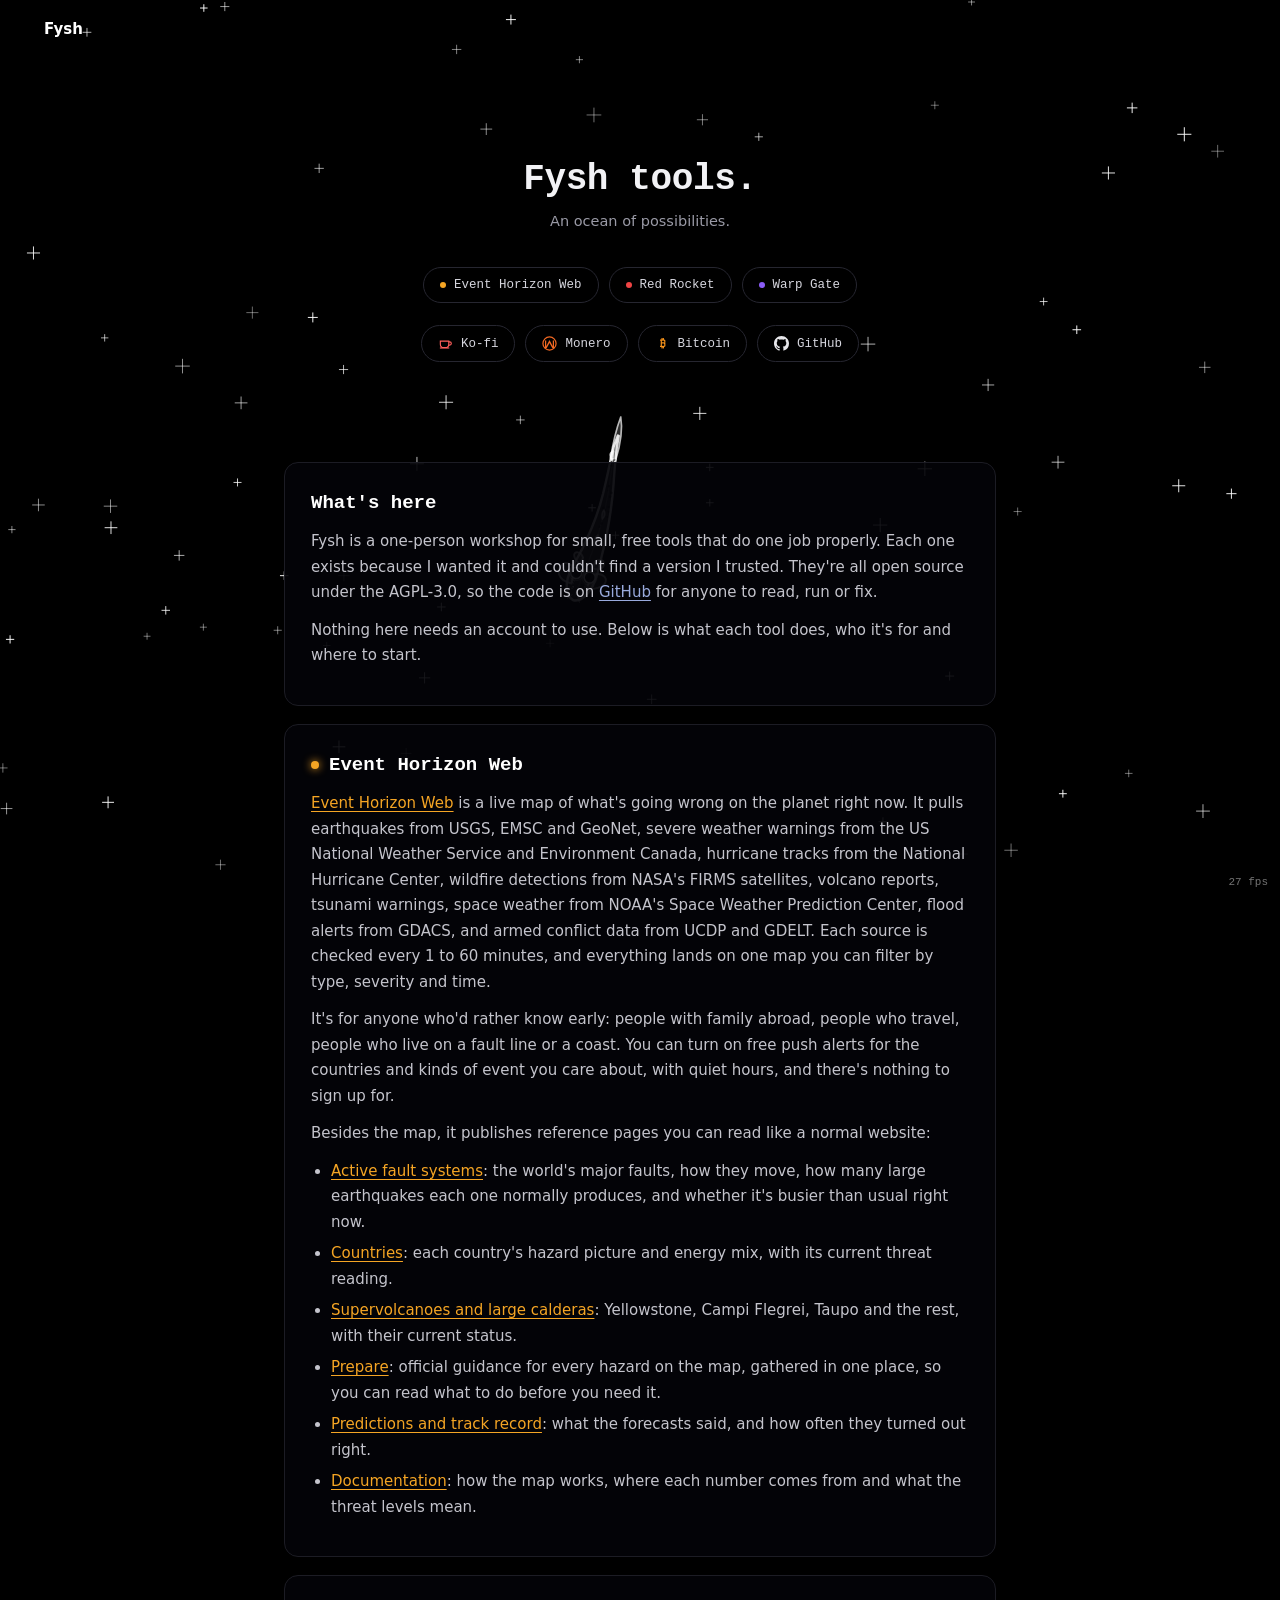
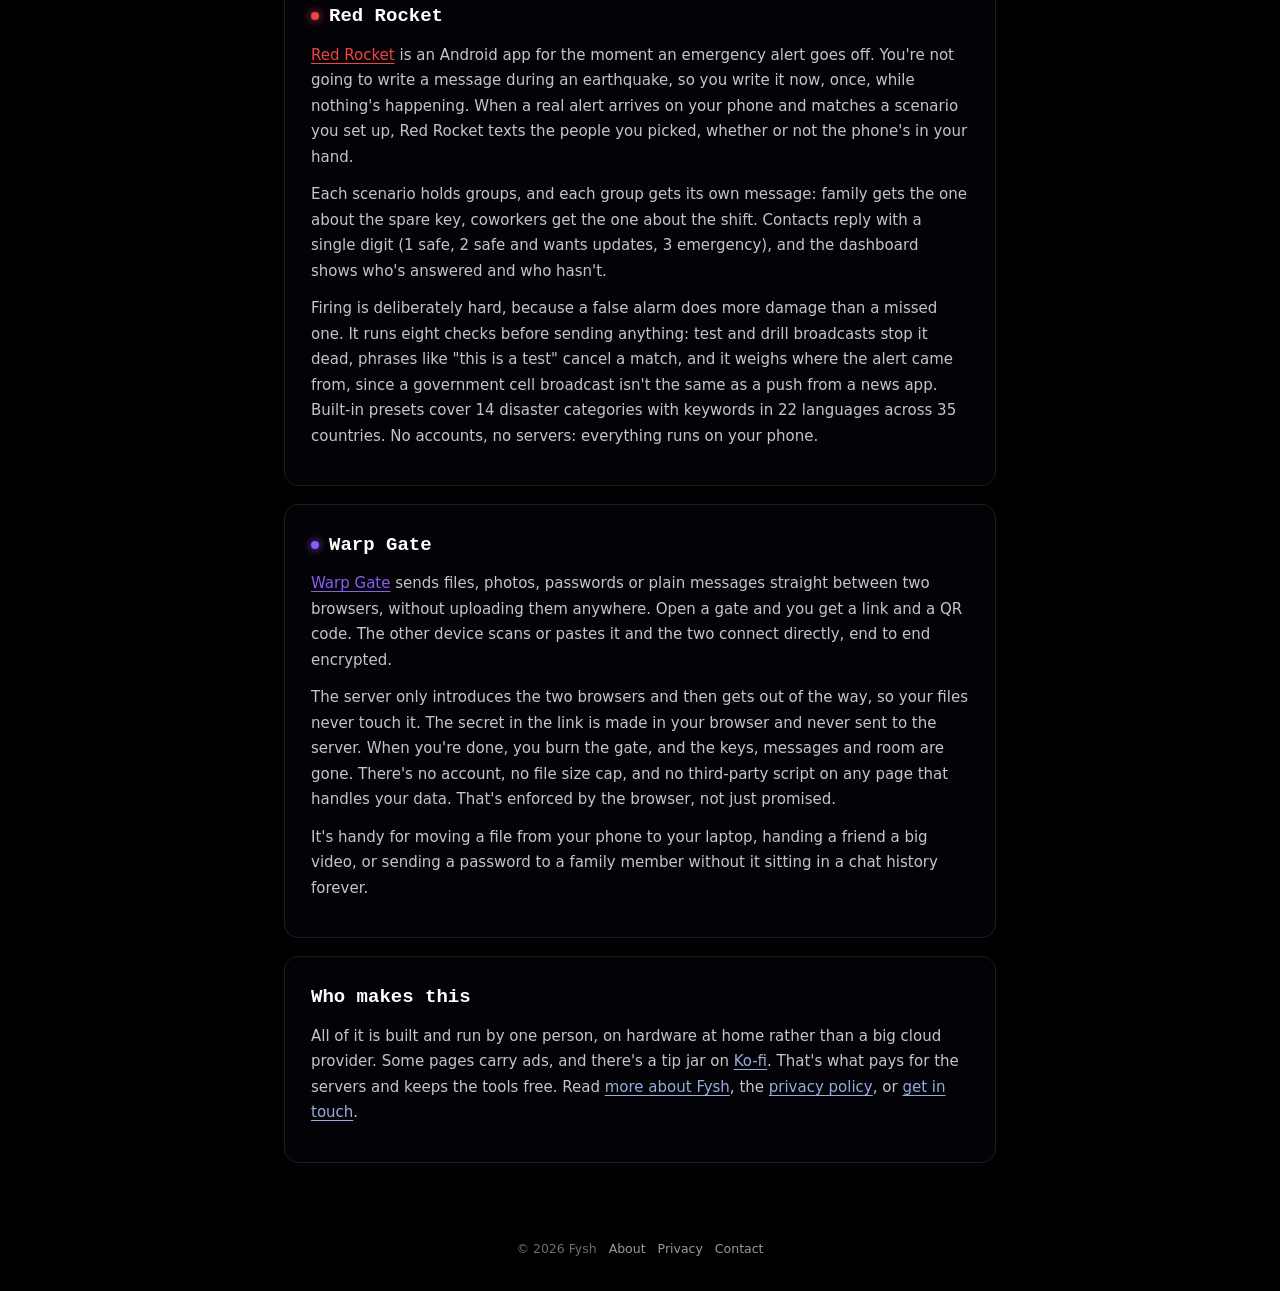
==== index.html @ 9ad50f11 "feat(site): written tool guide, about/privacy/contact pages, real 404 AdSense rejected fysh.site as " ====
<!DOCTYPE html>
<html lang="en">
<head>
<meta charset="UTF-8">
<meta name="viewport" content="width=device-width, initial-scale=1">
<title>Fysh — An ocean of possibilities</title>
<meta name="description" content="Fysh builds small, focused open-source tools: Event Horizon Web (AGPL-3.0 event monitor), Red Rocket (AGPL-3.0 Android app), and Warp Gate (AGPL-3.0 file transfer).">
<link rel="canonical" href="https://fysh.site/">
<meta property="og:type" content="website">
<meta property="og:url" content="https://fysh.site/">
<meta property="og:site_name" content="Fysh">
<meta property="og:title" content="Fysh — An ocean of possibilities">
<meta property="og:description" content="Fysh builds small, focused open-source tools: Event Horizon Web, Red Rocket, and Warp Gate.">
<meta property="og:image" content="https://fysh.site/fysh-og.png">
<meta property="og:image:width" content="1200">
<meta property="og:image:height" content="630">
<meta name="twitter:card" content="summary_large_image">
<meta name="twitter:title" content="Fysh — An ocean of possibilities">
<meta name="twitter:description" content="Fysh builds small, focused open-source tools: Event Horizon Web, Red Rocket, and Warp Gate.">
<meta name="twitter:image" content="https://fysh.site/fysh-og.png">
<style>
  :root { color-scheme: dark; }
  html, body { margin: 0; padding: 0; background: #000; overflow-x: hidden; }
  * { box-sizing: border-box; }
  /* the UA rule for [hidden] is a plain display:none, so any author display
     declaration on the same element outranks it and the element stays on screen */
  [hidden] { display: none !important; }
  a { text-decoration: none; color: inherit; }
  ul { margin: 0; padding: 0; list-style: none; }
  body {
    font-family: ui-sans-serif, "Inter", "Segoe UI", system-ui, sans-serif;
    background: #000; color: #f2f2f5;
  }
  .mono { font-family: ui-monospace, "JetBrains Mono", "SF Mono", Consolas, monospace; }

  /* shared nav / footer, transparent so canvases show through */
  .topnav { display: flex; align-items: center; justify-content: space-between; padding: 20px 44px; position: relative; z-index: 5; pointer-events: none; }
  .topnav .logo { font-weight: 700; font-size: 15px; }
  .logo-btn { background: none; border: none; color: #fff; font-family: inherit; cursor: pointer; padding: 8px 10px; margin: -8px -10px; pointer-events: auto; }
  .logo-btn:hover { color: #9ad; }
  .fps-badge { position: fixed; bottom: 10px; right: 12px; z-index: 50; font: 11px/1.4 monospace; color: rgba(255,255,255,0.45); pointer-events: none; }
  .foot { position: relative; z-index: 5; padding: 20px 44px 34px; display: flex; justify-content: space-between; align-items: center; flex-wrap: wrap; gap: 12px; font-size: 12.5px; color: #6b6b76; pointer-events: none; }
  .instr { text-align: center; font-family: ui-monospace, monospace; font-size: 11.5px; letter-spacing: .06em; color: #6b6b76; margin: 0 auto 18px; }

  /* ============================= VIEW C: TIDELINE ============================= */
  .vC { position: relative; min-height: 100vh; }
  #canvasC { position: fixed; inset: 0; z-index: 0; display: block; }
  .vC .hero { position: relative; z-index: 5; padding: 100px 24px 6px; text-align: center; pointer-events: none; }
  .vC .hero h1 { font-family: ui-monospace, monospace; font-size: 36px; line-height: 1.2; font-weight: 700; margin: 0 auto 12px; letter-spacing: -0.01em; max-width: 22ch; }
  .vC .hero p { font-size: 14.5px; color: #9a9aa6; max-width: 44ch; margin: 0 auto; }
  .vC .list { position: relative; z-index: 5; display: flex; justify-content: center; gap: 10px; flex-wrap: wrap; padding: 32px 24px 22px; pointer-events: none; }
  .vC .iconsBelow { padding: 0 24px 100px; }
  .vC .foot { justify-content: center; }
  .foot a { color: #9a9aa6; pointer-events: auto; }
  .foot a:hover { color: #fff; }
  .vC .chip {
    font-family: ui-monospace, monospace; font-size: 12.5px; padding: 10px 16px; border-radius: 999px;
    border: 1px solid #262630; background: rgba(0,0,0,.55); color: #d6d6de; display: inline-flex; align-items: center; gap: 8px;
    cursor: pointer; pointer-events: auto; text-decoration: none;
  }
  .vC .chip:hover { border-color: var(--c); color: #fff; }
  .vC .chip .dot { width: 6px; height: 6px; border-radius: 50%; background: var(--c); }
  .vC .chip .chipIcon { display: inline-flex; align-items: center; justify-content: center; width: 15px; height: 15px; font-size: 14px; line-height: 1; color: var(--c); }
  .vC .chip .chipIcon svg { width: 100%; height: 100%; fill: var(--c); }
  .projectModal { position: fixed; inset: 0; z-index: 40; display: flex; align-items: center; justify-content: center; padding: 24px; opacity: 0; pointer-events: none; transition: opacity 0.15s ease; }
  .projectModal.open { opacity: 1; pointer-events: auto; }
  .projectModal .backdrop { position: absolute; inset: 0; background: rgba(0,0,0,.6); backdrop-filter: blur(2px); }
  .projectModal .panel {
    position: relative; z-index: 1; width: 100%; max-width: 380px; background: #0c0c11; border: 1px solid #262630;
    border-radius: 14px; padding: 24px 24px 20px; font-family: ui-monospace, monospace; color: #d6d6de;
    transform: translateY(6px) scale(0.98); transition: transform 0.15s ease;
  }
  .projectModal.open .panel { transform: translateY(0) scale(1); }
  .projectModal .pmHead { display: flex; align-items: center; gap: 9px; margin-bottom: 4px; }
  .projectModal .pmDot { width: 9px; height: 9px; border-radius: 50%; background: var(--c); box-shadow: 0 0 10px var(--c); }
  .projectModal .pmName { font-size: 17px; font-weight: 700; color: #fff; }
  .projectModal .pmTag { font-size: 11.5px; color: var(--c); margin: 0 0 14px 18px; letter-spacing: 0.02em; }
  .projectModal .pmDesc { font-size: 13px; line-height: 1.55; color: #a8a8b3; margin: 0 0 18px; }
  .projectModal .pmVisit { display: inline-flex; align-items: center; gap: 6px; font-size: 12.5px; color: var(--c); text-decoration: none; border: 1px solid var(--c); border-radius: 999px; padding: 8px 14px; }
  .projectModal .pmVisit:hover { background: var(--c); color: #0c0c11; }
  .projectModal .pmClose { position: absolute; top: 14px; right: 14px; width: 26px; height: 26px; border-radius: 50%; border: 1px solid #262630; background: transparent; color: #85858f; font-size: 14px; cursor: pointer; line-height: 1; }
  .projectModal .pmClose:hover { color: #fff; border-color: #454552; }
  .projectModal button.pmVisit { font: inherit; appearance: none; cursor: pointer; width: 100%; justify-content: center; transition: background 0.15s ease, color 0.15s ease; }
  .projectModal button.pmVisit.copied { background: var(--c); color: #0c0c11; }
  .projectModal .coinAddr {
    display: block; font-family: ui-monospace, monospace; font-size: 12px; line-height: 1.55; color: #d6d6de;
    background: #08080c; border: 1px solid #262630; border-radius: 8px; padding: 12px 14px; margin: 0 0 14px; word-break: break-all;
  }
  .cmBtnRow { display: flex; gap: 8px; }
  .cmBtnRow .pmVisit { width: auto; flex: 1; }
  .cmQrWrap { display: flex; justify-content: center; margin: 0 0 14px; }
  .cmQrWrap canvas { display: block; width: 176px; height: 176px; border-radius: 8px; background: #fff; padding: 12px; }
  /* the written part below the chips: what each tool is, in text a reader
     (and a crawler) can see without running the canvas or opening a modal */
  .info { position: relative; z-index: 5; max-width: 760px; margin: 0 auto; padding: 0 24px 40px; color: #c4c4cc; font-size: 15px; line-height: 1.7; }
  .info section { background: rgba(4,4,8,.92); border: 1px solid #1c1c24; border-radius: 14px; padding: 24px 26px; margin: 0 0 18px; }
  .info h2 { font-family: ui-monospace, monospace; font-size: 19px; color: #fff; margin: 0 0 10px; display: flex; align-items: center; gap: 10px; }
  .info h2 .dot { width: 8px; height: 8px; border-radius: 50%; background: var(--c, #9ad); box-shadow: 0 0 8px var(--c, #9ad); }
  .info p { margin: 0 0 12px; }
  .info ul { margin: 0 0 12px; padding-left: 20px; list-style: disc; }
  .info li { margin: 0 0 6px; }
  .info a { color: var(--c, #9ad); text-decoration: underline; text-underline-offset: 3px; }
  .info a:hover { color: #fff; }
  @media (max-width: 700px) {
    .info { padding: 0 16px 32px; font-size: 14.5px; }
    .info section { padding: 20px 18px; }
  }
  @media (max-width: 700px) {
    html, body { overflow-y: auto; }
    .vC .hero { padding: 60px 20px 6px; }
    .vC .hero h1 { font-size: 24px; }
    .vC .list { padding: 24px 16px 16px; gap: 8px; }
    .vC .iconsBelow { padding: 0 16px 70px; }
  }
</style>
<script type="application/ld+json">
{
  "@context": "https://schema.org",
  "@graph": [
    {
      "@type": "Organization",
      "@id": "https://fysh.site/#org",
      "name": "Fysh",
      "url": "https://fysh.site/",
      "logo": "https://fysh.site/fysh-og.png",
      "description": "Fysh builds small, focused open-source tools, published under AGPL-3.0.",
      "sameAs": ["https://github.com/Fysh-ball", "https://ko-fi.com/fysh_yum"]
    },
    {
      "@type": "WebSite",
      "@id": "https://fysh.site/#site",
      "url": "https://fysh.site/",
      "name": "Fysh",
      "publisher": { "@id": "https://fysh.site/#org" }
    },
    {
      "@type": "ItemList",
      "name": "Fysh tools",
      "itemListOrder": "https://schema.org/ItemListUnordered",
      "numberOfItems": 3,
      "itemListElement": [
        { "@type": "ListItem", "position": 1, "item": {
          "@type": "SoftwareApplication", "name": "Event Horizon Web",
          "url": "https://eventhorizon.fysh.site",
          "applicationCategory": "BrowserApplication",
          "operatingSystem": "Web browser",
          "license": "https://www.gnu.org/licenses/agpl-3.0.html",
          "isAccessibleForFree": true,
          "description": "Live global map of earthquakes, storms, wildfires, conflicts and space weather, drawn from USGS, NOAA, NASA FIRMS and GDACS.",
          "publisher": { "@id": "https://fysh.site/#org" } } },
        { "@type": "ListItem", "position": 2, "item": {
          "@type": "MobileApplication", "name": "Red Rocket",
          "url": "https://redrocket.fysh.site",
          "applicationCategory": "UtilitiesApplication",
          "operatingSystem": "Android",
          "license": "https://www.gnu.org/licenses/agpl-3.0.html",
          "isAccessibleForFree": true,
          "description": "Watches for emergency alerts on your Android phone, and when one matches a scenario you set up, texts the people you picked and tracks who answers. No accounts, no servers.",
          "publisher": { "@id": "https://fysh.site/#org" } } },
        { "@type": "ListItem", "position": 3, "item": {
          "@type": "SoftwareApplication", "name": "Warp Gate",
          "url": "https://warpgate.fysh.site",
          "applicationCategory": "UtilitiesApplication",
          "operatingSystem": "Web browser",
          "license": "https://www.gnu.org/licenses/agpl-3.0.html",
          "isAccessibleForFree": true,
          "description": "A temporary end-to-end encrypted bridge between two browsers. Send files between your own devices without routing them through someone else's cloud.",
          "publisher": { "@id": "https://fysh.site/#org" } } }
      ]
    }
  ]
}
</script>
<!-- AdSense. The publisher id is public by design: it is the same one in
     /ads.txt, and Google reads both to match this site to the account. -->
<script async src="https://pagead2.googlesyndication.com/pagead/js/adsbygoogle.js?client=ca-pub-7605167409778469" crossorigin="anonymous"></script>
</head>
<body>
<main id="view-c" class="vC">
  <canvas id="canvasC"></canvas>
  <div id="fpsC" class="fps-badge"></div>
  <nav class="topnav">
    <button id="fishLogoC" class="logo logo-btn" title="?">Fysh</button>
  </nav>
  <div class="hero">
    <h1>Fysh tools.</h1>
    <p>An ocean of possibilities.</p>
  </div>
  <div class="list" id="chipListC">
    <a class="chip" href="https://eventhorizon.fysh.site" data-key="ehw" style="--c:#f5a524"><span class="dot"></span>Event Horizon Web</a>
    <a class="chip" href="https://redrocket.fysh.site" data-key="rr" style="--c:#ef4444"><span class="dot"></span>Red Rocket</a>
    <a class="chip" href="https://warpgate.fysh.site" data-key="wg" style="--c:#8b5cf6"><span class="dot"></span>Warp Gate</a>
  </div>
  <div class="list iconsBelow">
    <a class="chip" href="https://ko-fi.com/fysh_yum" style="--c:#ff5e5b"><span class="chipIcon"><svg viewBox="0 0 16 16" aria-hidden="true"><path d="M2.5 5.5h9v3.2a3.6 3.6 0 0 1-3.6 3.6H6.1a3.6 3.6 0 0 1-3.6-3.6V5.5z" fill="none" stroke="currentColor" stroke-width="1.2"/><path d="M11.5 6.3h1a1.7 1.7 0 0 1 0 3.4h-1" fill="none" stroke="currentColor" stroke-width="1.2"/><path d="M2 12.8h10" stroke="currentColor" stroke-width="1.2"/></svg></span>Ko-fi</a>
    <button type="button" class="chip" id="chipMonero" style="--c:#f26822"><span class="chipIcon"><svg viewBox="0 0 16 16" aria-hidden="true"><circle cx="8" cy="8" r="7" fill="none" stroke="currentColor" stroke-width="1.3"/><path d="M8 4.2 4.5 10.8V4.9H3.2v7.9h1.9L8 7.4l2.9 5.4h1.9V4.9h-1.3v5.9L8 4.2z" fill="currentColor" stroke="none"/></svg></span>Monero</button>
    <button type="button" class="chip" id="chipBitcoin" style="--c:#f7931a"><span class="chipIcon"><svg viewBox="0 0 16 16" aria-hidden="true"><text x="8" y="8" text-anchor="middle" dominant-baseline="central" font-size="12" font-weight="700" fill="currentColor">&#8383;</text></svg></span>Bitcoin</button>
    <a class="chip" href="https://github.com/Fysh-ball" style="--c:#e6e6ea"><span class="chipIcon"><svg viewBox="0 0 16 16" aria-hidden="true"><path d="M8 0C3.58 0 0 3.58 0 8c0 3.54 2.29 6.53 5.47 7.59.4.07.55-.17.55-.38 0-.19-.01-.82-.01-1.49-2.01.37-2.53-.49-2.69-.94-.09-.23-.48-.94-.82-1.13-.28-.15-.68-.52-.01-.53.63-.01 1.08.58 1.23.82.72 1.21 1.87.87 2.33.66.07-.52.28-.87.51-1.07-1.78-.2-3.64-.89-3.64-3.95 0-.87.31-1.59.82-2.15-.08-.2-.36-1.02.08-2.12 0 0 .67-.21 2.2.82.64-.18 1.32-.27 2-.27.68 0 1.36.09 2 .27 1.53-1.04 2.2-.82 2.2-.82.44 1.1.16 1.92.08 2.12.51.56.82 1.27.82 2.15 0 3.07-1.87 3.75-3.65 3.95.29.25.54.73.54 1.48 0 1.07-.01 1.93-.01 2.2 0 .21.15.46.55.38A8.01 8.01 0 0016 8c0-4.42-3.58-8-8-8z"/></svg></span>GitHub</a>
  </div>
  <div class="info">
    <section>
      <h2>What's here</h2>
      <p>Fysh is a one-person workshop for small, free tools that do one job properly. Each one exists because I wanted it and couldn't find a version I trusted. They're all open source under the AGPL-3.0, so the code is on <a href="https://github.com/Fysh-ball">GitHub</a> for anyone to read, run or fix.</p>
      <p>Nothing here needs an account to use. Below is what each tool does, who it's for and where to start.</p>
    </section>

    <section style="--c:#f5a524">
      <h2><span class="dot"></span>Event Horizon Web</h2>
      <p><a href="https://eventhorizon.fysh.site/">Event Horizon Web</a> is a live map of what's going wrong on the planet right now. It pulls earthquakes from USGS, EMSC and GeoNet, severe weather warnings from the US National Weather Service and Environment Canada, hurricane tracks from the National Hurricane Center, wildfire detections from NASA's FIRMS satellites, volcano reports, tsunami warnings, space weather from NOAA's Space Weather Prediction Center, flood alerts from GDACS, and armed conflict data from UCDP and GDELT. Each source is checked every 1 to 60 minutes, and everything lands on one map you can filter by type, severity and time.</p>
      <p>It's for anyone who'd rather know early: people with family abroad, people who travel, people who live on a fault line or a coast. You can turn on free push alerts for the countries and kinds of event you care about, with quiet hours, and there's nothing to sign up for.</p>
      <p>Besides the map, it publishes reference pages you can read like a normal website:</p>
      <ul>
        <li><a href="https://eventhorizon.fysh.site/faults/">Active fault systems</a>: the world's major faults, how they move, how many large earthquakes each one normally produces, and whether it's busier than usual right now.</li>
        <li><a href="https://eventhorizon.fysh.site/countries/">Countries</a>: each country's hazard picture and energy mix, with its current threat reading.</li>
        <li><a href="https://eventhorizon.fysh.site/volcanoes/">Supervolcanoes and large calderas</a>: Yellowstone, Campi Flegrei, Taupo and the rest, with their current status.</li>
        <li><a href="https://eventhorizon.fysh.site/prepare/">Prepare</a>: official guidance for every hazard on the map, gathered in one place, so you can read what to do before you need it.</li>
        <li><a href="https://eventhorizon.fysh.site/predictions/">Predictions and track record</a>: what the forecasts said, and how often they turned out right.</li>
        <li><a href="https://eventhorizon.fysh.site/docs/">Documentation</a>: how the map works, where each number comes from and what the threat levels mean.</li>
      </ul>
    </section>

    <section style="--c:#ef4444">
      <h2><span class="dot"></span>Red Rocket</h2>
      <p><a href="https://redrocket.fysh.site/">Red Rocket</a> is an Android app for the moment an emergency alert goes off. You're not going to write a message during an earthquake, so you write it now, once, while nothing's happening. When a real alert arrives on your phone and matches a scenario you set up, Red Rocket texts the people you picked, whether or not the phone's in your hand.</p>
      <p>Each scenario holds groups, and each group gets its own message: family gets the one about the spare key, coworkers get the one about the shift. Contacts reply with a single digit (1 safe, 2 safe and wants updates, 3 emergency), and the dashboard shows who's answered and who hasn't.</p>
      <p>Firing is deliberately hard, because a false alarm does more damage than a missed one. It runs eight checks before sending anything: test and drill broadcasts stop it dead, phrases like "this is a test" cancel a match, and it weighs where the alert came from, since a government cell broadcast isn't the same as a push from a news app. Built-in presets cover 14 disaster categories with keywords in 22 languages across 35 countries. No accounts, no servers: everything runs on your phone.</p>
    </section>

    <section style="--c:#8b5cf6">
      <h2><span class="dot"></span>Warp Gate</h2>
      <p><a href="https://warpgate.fysh.site/">Warp Gate</a> sends files, photos, passwords or plain messages straight between two browsers, without uploading them anywhere. Open a gate and you get a link and a QR code. The other device scans or pastes it and the two connect directly, end to end encrypted.</p>
      <p>The server only introduces the two browsers and then gets out of the way, so your files never touch it. The secret in the link is made in your browser and never sent to the server. When you're done, you burn the gate, and the keys, messages and room are gone. There's no account, no file size cap, and no third-party script on any page that handles your data. That's enforced by the browser, not just promised.</p>
      <p>It's handy for moving a file from your phone to your laptop, handing a friend a big video, or sending a password to a family member without it sitting in a chat history forever.</p>
    </section>

    <section>
      <h2>Who makes this</h2>
      <p>All of it is built and run by one person, on hardware at home rather than a big cloud provider. Some pages carry ads, and there's a tip jar on <a href="https://ko-fi.com/fysh_yum">Ko-fi</a>. That's what pays for the servers and keeps the tools free. Read <a href="/about">more about Fysh</a>, the <a href="/privacy">privacy policy</a>, or <a href="/contact">get in touch</a>.</p>
    </section>
  </div>
  <div class="foot">
    <span>&copy; 2026 Fysh</span>
    <a href="/about">About</a>
    <a href="/privacy">Privacy</a>
    <a href="/contact">Contact</a>
  </div>
  <div class="projectModal" id="projectModal">
    <div class="backdrop" id="pmBackdrop"></div>
    <div class="panel" id="pmPanel">
      <button type="button" class="pmClose" id="pmClose">&times;</button>
      <div class="pmHead"><span class="pmDot" id="pmDot"></span><span class="pmName" id="pmName"></span></div>
      <p class="pmTag" id="pmTag"></p>
      <p class="pmDesc" id="pmDesc"></p>
      <a class="pmVisit" id="pmVisit" target="_blank" rel="noopener">Visit site &rarr;</a>
    </div>
  </div>
  <div class="projectModal" id="cryptoModal">
    <div class="backdrop" id="cmBackdrop"></div>
    <div class="panel" id="cmPanel">
      <button type="button" class="pmClose" id="cmClose">&times;</button>
      <div class="pmHead"><span class="pmDot" id="cmDot"></span><span class="pmName" id="cmName"></span></div>
      <p class="pmTag">Copy the address below before sending. These transfers can't be reversed.</p>
      <code class="coinAddr" id="cmAddr"></code>
      <div class="cmQrWrap" id="cmQrWrap" hidden><canvas id="cmQrCanvas"></canvas></div>
      <div class="cmBtnRow">
        <button type="button" class="pmVisit" id="cmCopy">Copy address</button>
        <button type="button" class="pmVisit" id="cmQrToggle">Show QR</button>
      </div>
    </div>
  </div>
</main>
<script>
(function () {
//---------------------------------------------------------------------
//
// QR Code Generator for JavaScript
//
// Copyright (c) 2009 Kazuhiko Arase
//
// URL: http://www.d-project.com/
//
// Licensed under the MIT license:
//  http://www.opensource.org/licenses/mit-license.php
//
// The word 'QR Code' is registered trademark of
// DENSO WAVE INCORPORATED
//  http://www.denso-wave.com/qrcode/faqpatent-e.html
//
//---------------------------------------------------------------------

var qrcode = function() {

  //---------------------------------------------------------------------
  // qrcode
  //---------------------------------------------------------------------

  /**
   * qrcode
   * @param typeNumber 1 to 40
   * @param errorCorrectionLevel 'L','M','Q','H'
   */
  var qrcode = function(typeNumber, errorCorrectionLevel) {

    var PAD0 = 0xEC;
    var PAD1 = 0x11;

    var _typeNumber = typeNumber;
    var _errorCorrectionLevel = QRErrorCorrectionLevel[errorCorrectionLevel];
    var _modules = null;
    var _moduleCount = 0;
    var _dataCache = null;
    var _dataList = [];

    var _this = {};

    var makeImpl = function(test, maskPattern) {

      _moduleCount = _typeNumber * 4 + 17;
      _modules = function(moduleCount) {
        var modules = new Array(moduleCount);
        for (var row = 0; row < moduleCount; row += 1) {
          modules[row] = new Array(moduleCount);
          for (var col = 0; col < moduleCount; col += 1) {
            modules[row][col] = null;
          }
        }
        return modules;
      }(_moduleCount);

      setupPositionProbePattern(0, 0);
      setupPositionProbePattern(_moduleCount - 7, 0);
      setupPositionProbePattern(0, _moduleCount - 7);
      setupPositionAdjustPattern();
      setupTimingPattern();
      setupTypeInfo(test, maskPattern);

      if (_typeNumber >= 7) {
        setupTypeNumber(test);
      }

      if (_dataCache == null) {
        _dataCache = createData(_typeNumber, _errorCorrectionLevel, _dataList);
      }

      mapData(_dataCache, maskPattern);
    };

    var setupPositionProbePattern = function(row, col) {

      for (var r = -1; r <= 7; r += 1) {

        if (row + r <= -1 || _moduleCount <= row + r) continue;

        for (var c = -1; c <= 7; c += 1) {

          if (col + c <= -1 || _moduleCount <= col + c) continue;

          if ( (0 <= r && r <= 6 && (c == 0 || c == 6) )
              || (0 <= c && c <= 6 && (r == 0 || r == 6) )
              || (2 <= r && r <= 4 && 2 <= c && c <= 4) ) {
            _modules[row + r][col + c] = true;
          } else {
            _modules[row + r][col + c] = false;
          }
        }
      }
    };

    var getBestMaskPattern = function() {

      var minLostPoint = 0;
      var pattern = 0;

      for (var i = 0; i < 8; i += 1) {

        makeImpl(true, i);

        var lostPoint = QRUtil.getLostPoint(_this);

        if (i == 0 || minLostPoint > lostPoint) {
          minLostPoint = lostPoint;
          pattern = i;
        }
      }

      return pattern;
    };

    var setupTimingPattern = function() {

      for (var r = 8; r < _moduleCount - 8; r += 1) {
        if (_modules[r][6] != null) {
          continue;
        }
        _modules[r][6] = (r % 2 == 0);
      }

      for (var c = 8; c < _moduleCount - 8; c += 1) {
        if (_modules[6][c] != null) {
          continue;
        }
        _modules[6][c] = (c % 2 == 0);
      }
    };

    var setupPositionAdjustPattern = function() {

      var pos = QRUtil.getPatternPosition(_typeNumber);

      for (var i = 0; i < pos.length; i += 1) {

        for (var j = 0; j < pos.length; j += 1) {

          var row = pos[i];
          var col = pos[j];

          if (_modules[row][col] != null) {
            continue;
          }

          for (var r = -2; r <= 2; r += 1) {

            for (var c = -2; c <= 2; c += 1) {

              if (r == -2 || r == 2 || c == -2 || c == 2
                  || (r == 0 && c == 0) ) {
                _modules[row + r][col + c] = true;
              } else {
                _modules[row + r][col + c] = false;
              }
            }
          }
        }
      }
    };

    var setupTypeNumber = function(test) {

      var bits = QRUtil.getBCHTypeNumber(_typeNumber);

      for (var i = 0; i < 18; i += 1) {
        var mod = (!test && ( (bits >> i) & 1) == 1);
        _modules[Math.floor(i / 3)][i % 3 + _moduleCount - 8 - 3] = mod;
      }

      for (var i = 0; i < 18; i += 1) {
        var mod = (!test && ( (bits >> i) & 1) == 1);
        _modules[i % 3 + _moduleCount - 8 - 3][Math.floor(i / 3)] = mod;
      }
    };

    var setupTypeInfo = function(test, maskPattern) {

      var data = (_errorCorrectionLevel << 3) | maskPattern;
      var bits = QRUtil.getBCHTypeInfo(data);

      // vertical
      for (var i = 0; i < 15; i += 1) {

        var mod = (!test && ( (bits >> i) & 1) == 1);

        if (i < 6) {
          _modules[i][8] = mod;
        } else if (i < 8) {
          _modules[i + 1][8] = mod;
        } else {
          _modules[_moduleCount - 15 + i][8] = mod;
        }
      }

      // horizontal
      for (var i = 0; i < 15; i += 1) {

        var mod = (!test && ( (bits >> i) & 1) == 1);

        if (i < 8) {
          _modules[8][_moduleCount - i - 1] = mod;
        } else if (i < 9) {
          _modules[8][15 - i - 1 + 1] = mod;
        } else {
          _modules[8][15 - i - 1] = mod;
        }
      }

      // fixed module
      _modules[_moduleCount - 8][8] = (!test);
    };

    var mapData = function(data, maskPattern) {

      var inc = -1;
      var row = _moduleCount - 1;
      var bitIndex = 7;
      var byteIndex = 0;
      var maskFunc = QRUtil.getMaskFunction(maskPattern);

      for (var col = _moduleCount - 1; col > 0; col -= 2) {

        if (col == 6) col -= 1;

        while (true) {

          for (var c = 0; c < 2; c += 1) {

            if (_modules[row][col - c] == null) {

              var dark = false;

              if (byteIndex < data.length) {
                dark = ( ( (data[byteIndex] >>> bitIndex) & 1) == 1);
              }

              var mask = maskFunc(row, col - c);

              if (mask) {
                dark = !dark;
              }

              _modules[row][col - c] = dark;
              bitIndex -= 1;

              if (bitIndex == -1) {
                byteIndex += 1;
                bitIndex = 7;
              }
            }
          }

          row += inc;

          if (row < 0 || _moduleCount <= row) {
            row -= inc;
            inc = -inc;
            break;
          }
        }
      }
    };

    var createBytes = function(buffer, rsBlocks) {

      var offset = 0;

      var maxDcCount = 0;
      var maxEcCount = 0;

      var dcdata = new Array(rsBlocks.length);
      var ecdata = new Array(rsBlocks.length);

      for (var r = 0; r < rsBlocks.length; r += 1) {

        var dcCount = rsBlocks[r].dataCount;
        var ecCount = rsBlocks[r].totalCount - dcCount;

        maxDcCount = Math.max(maxDcCount, dcCount);
        maxEcCount = Math.max(maxEcCount, ecCount);

        dcdata[r] = new Array(dcCount);

        for (var i = 0; i < dcdata[r].length; i += 1) {
          dcdata[r][i] = 0xff & buffer.getBuffer()[i + offset];
        }
        offset += dcCount;

        var rsPoly = QRUtil.getErrorCorrectPolynomial(ecCount);
        var rawPoly = qrPolynomial(dcdata[r], rsPoly.getLength() - 1);

        var modPoly = rawPoly.mod(rsPoly);
        ecdata[r] = new Array(rsPoly.getLength() - 1);
        for (var i = 0; i < ecdata[r].length; i += 1) {
          var modIndex = i + modPoly.getLength() - ecdata[r].length;
          ecdata[r][i] = (modIndex >= 0)? modPoly.getAt(modIndex) : 0;
        }
      }

      var totalCodeCount = 0;
      for (var i = 0; i < rsBlocks.length; i += 1) {
        totalCodeCount += rsBlocks[i].totalCount;
      }

      var data = new Array(totalCodeCount);
      var index = 0;

      for (var i = 0; i < maxDcCount; i += 1) {
        for (var r = 0; r < rsBlocks.length; r += 1) {
          if (i < dcdata[r].length) {
            data[index] = dcdata[r][i];
            index += 1;
          }
        }
      }

      for (var i = 0; i < maxEcCount; i += 1) {
        for (var r = 0; r < rsBlocks.length; r += 1) {
          if (i < ecdata[r].length) {
            data[index] = ecdata[r][i];
            index += 1;
          }
        }
      }

      return data;
    };

    var createData = function(typeNumber, errorCorrectionLevel, dataList) {

      var rsBlocks = QRRSBlock.getRSBlocks(typeNumber, errorCorrectionLevel);

      var buffer = qrBitBuffer();

      for (var i = 0; i < dataList.length; i += 1) {
        var data = dataList[i];
        buffer.put(data.getMode(), 4);
        buffer.put(data.getLength(), QRUtil.getLengthInBits(data.getMode(), typeNumber) );
        data.write(buffer);
      }

      // calc num max data.
      var totalDataCount = 0;
      for (var i = 0; i < rsBlocks.length; i += 1) {
        totalDataCount += rsBlocks[i].dataCount;
      }

      if (buffer.getLengthInBits() > totalDataCount * 8) {
        throw 'code length overflow. ('
          + buffer.getLengthInBits()
          + '>'
          + totalDataCount * 8
          + ')';
      }

      // end code
      if (buffer.getLengthInBits() + 4 <= totalDataCount * 8) {
        buffer.put(0, 4);
      }

      // padding
      while (buffer.getLengthInBits() % 8 != 0) {
        buffer.putBit(false);
      }

      // padding
      while (true) {

        if (buffer.getLengthInBits() >= totalDataCount * 8) {
          break;
        }
        buffer.put(PAD0, 8);

        if (buffer.getLengthInBits() >= totalDataCount * 8) {
          break;
        }
        buffer.put(PAD1, 8);
      }

      return createBytes(buffer, rsBlocks);
    };

    _this.addData = function(data, mode) {

      mode = mode || 'Byte';

      var newData = null;

      switch(mode) {
      case 'Numeric' :
        newData = qrNumber(data);
        break;
      case 'Alphanumeric' :
        newData = qrAlphaNum(data);
        break;
      case 'Byte' :
        newData = qr8BitByte(data);
        break;
      case 'Kanji' :
        newData = qrKanji(data);
        break;
      default :
        throw 'mode:' + mode;
      }

      _dataList.push(newData);
      _dataCache = null;
    };

    _this.isDark = function(row, col) {
      if (row < 0 || _moduleCount <= row || col < 0 || _moduleCount <= col) {
        throw row + ',' + col;
      }
      return _modules[row][col];
    };

    _this.getModuleCount = function() {
      return _moduleCount;
    };

    _this.make = function() {
      if (_typeNumber < 1) {
        var typeNumber = 1;

        for (; typeNumber < 40; typeNumber++) {
          var rsBlocks = QRRSBlock.getRSBlocks(typeNumber, _errorCorrectionLevel);
          var buffer = qrBitBuffer();

          for (var i = 0; i < _dataList.length; i++) {
            var data = _dataList[i];
            buffer.put(data.getMode(), 4);
            buffer.put(data.getLength(), QRUtil.getLengthInBits(data.getMode(), typeNumber) );
            data.write(buffer);
          }

          var totalDataCount = 0;
          for (var i = 0; i < rsBlocks.length; i++) {
            totalDataCount += rsBlocks[i].dataCount;
          }

          if (buffer.getLengthInBits() <= totalDataCount * 8) {
            break;
          }
        }

        _typeNumber = typeNumber;
      }

      makeImpl(false, getBestMaskPattern() );
    };

    _this.createTableTag = function(cellSize, margin) {

      cellSize = cellSize || 2;
      margin = (typeof margin == 'undefined')? cellSize * 4 : margin;

      var qrHtml = '';

      qrHtml += '<table style="';
      qrHtml += ' border-width: 0px; border-style: none;';
      qrHtml += ' border-collapse: collapse;';
      qrHtml += ' padding: 0px; margin: ' + margin + 'px;';
      qrHtml += '">';
      qrHtml += '<tbody>';

      for (var r = 0; r < _this.getModuleCount(); r += 1) {

        qrHtml += '<tr>';

        for (var c = 0; c < _this.getModuleCount(); c += 1) {
          qrHtml += '<td style="';
          qrHtml += ' border-width: 0px; border-style: none;';
          qrHtml += ' border-collapse: collapse;';
          qrHtml += ' padding: 0px; margin: 0px;';
          qrHtml += ' width: ' + cellSize + 'px;';
          qrHtml += ' height: ' + cellSize + 'px;';
          qrHtml += ' background-color: ';
          qrHtml += _this.isDark(r, c)? '#000000' : '#ffffff';
          qrHtml += ';';
          qrHtml += '"/>';
        }

        qrHtml += '</tr>';
      }

      qrHtml += '</tbody>';
      qrHtml += '</table>';

      return qrHtml;
    };

    _this.createSvgTag = function(cellSize, margin, alt, title) {

      var opts = {};
      if (typeof arguments[0] == 'object') {
        // Called by options.
        opts = arguments[0];
        // overwrite cellSize and margin.
        cellSize = opts.cellSize;
        margin = opts.margin;
        alt = opts.alt;
        title = opts.title;
      }

      cellSize = cellSize || 2;
      margin = (typeof margin == 'undefined')? cellSize * 4 : margin;

      // Compose alt property surrogate
      alt = (typeof alt === 'string') ? {text: alt} : alt || {};
      alt.text = alt.text || null;
      alt.id = (alt.text) ? alt.id || 'qrcode-description' : null;

      // Compose title property surrogate
      title = (typeof title === 'string') ? {text: title} : title || {};
      title.text = title.text || null;
      title.id = (title.text) ? title.id || 'qrcode-title' : null;

      var size = _this.getModuleCount() * cellSize + margin * 2;
      var c, mc, r, mr, qrSvg='', rect;

      rect = 'l' + cellSize + ',0 0,' + cellSize +
        ' -' + cellSize + ',0 0,-' + cellSize + 'z ';

      qrSvg += '<svg version="1.1" xmlns="http://www.w3.org/2000/svg"';
      qrSvg += !opts.scalable ? ' width="' + size + 'px" height="' + size + 'px"' : '';
      qrSvg += ' viewBox="0 0 ' + size + ' ' + size + '" ';
      qrSvg += ' preserveAspectRatio="xMinYMin meet"';
      qrSvg += (title.text || alt.text) ? ' role="img" aria-labelledby="' +
          escapeXml([title.id, alt.id].join(' ').trim() ) + '"' : '';
      qrSvg += '>';
      qrSvg += (title.text) ? '<title id="' + escapeXml(title.id) + '">' +
          escapeXml(title.text) + '</title>' : '';
      qrSvg += (alt.text) ? '<description id="' + escapeXml(alt.id) + '">' +
          escapeXml(alt.text) + '</description>' : '';
      qrSvg += '<rect width="100%" height="100%" fill="white" cx="0" cy="0"/>';
      qrSvg += '<path d="';

      for (r = 0; r < _this.getModuleCount(); r += 1) {
        mr = r * cellSize + margin;
        for (c = 0; c < _this.getModuleCount(); c += 1) {
          if (_this.isDark(r, c) ) {
            mc = c*cellSize+margin;
            qrSvg += 'M' + mc + ',' + mr + rect;
          }
        }
      }

      qrSvg += '" stroke="transparent" fill="black"/>';
      qrSvg += '</svg>';

      return qrSvg;
    };

    _this.createDataURL = function(cellSize, margin) {

      cellSize = cellSize || 2;
      margin = (typeof margin == 'undefined')? cellSize * 4 : margin;

      var size = _this.getModuleCount() * cellSize + margin * 2;
      var min = margin;
      var max = size - margin;

      return createDataURL(size, size, function(x, y) {
        if (min <= x && x < max && min <= y && y < max) {
          var c = Math.floor( (x - min) / cellSize);
          var r = Math.floor( (y - min) / cellSize);
          return _this.isDark(r, c)? 0 : 1;
        } else {
          return 1;
        }
      } );
    };

    _this.createImgTag = function(cellSize, margin, alt) {

      cellSize = cellSize || 2;
      margin = (typeof margin == 'undefined')? cellSize * 4 : margin;

      var size = _this.getModuleCount() * cellSize + margin * 2;

      var img = '';
      img += '<img';
      img += '\u0020src="';
      img += _this.createDataURL(cellSize, margin);
      img += '"';
      img += '\u0020width="';
      img += size;
      img += '"';
      img += '\u0020height="';
      img += size;
      img += '"';
      if (alt) {
        img += '\u0020alt="';
        img += escapeXml(alt);
        img += '"';
      }
      img += '/>';

      return img;
    };

    var escapeXml = function(s) {
      var escaped = '';
      for (var i = 0; i < s.length; i += 1) {
        var c = s.charAt(i);
        switch(c) {
        case '<': escaped += '&lt;'; break;
        case '>': escaped += '&gt;'; break;
        case '&': escaped += '&amp;'; break;
        case '"': escaped += '&quot;'; break;
        default : escaped += c; break;
        }
      }
      return escaped;
    };

    var _createHalfASCII = function(margin) {
      var cellSize = 1;
      margin = (typeof margin == 'undefined')? cellSize * 2 : margin;

      var size = _this.getModuleCount() * cellSize + margin * 2;
      var min = margin;
      var max = size - margin;

      var y, x, r1, r2, p;

      var blocks = {
        '██': '█',
        '█ ': '▀',
        ' █': '▄',
        '  ': ' '
      };

      var blocksLastLineNoMargin = {
        '██': '▀',
        '█ ': '▀',
        ' █': ' ',
        '  ': ' '
      };

      var ascii = '';
      for (y = 0; y < size; y += 2) {
        r1 = Math.floor((y - min) / cellSize);
        r2 = Math.floor((y + 1 - min) / cellSize);
        for (x = 0; x < size; x += 1) {
          p = '█';

          if (min <= x && x < max && min <= y && y < max && _this.isDark(r1, Math.floor((x - min) / cellSize))) {
            p = ' ';
          }

          if (min <= x && x < max && min <= y+1 && y+1 < max && _this.isDark(r2, Math.floor((x - min) / cellSize))) {
            p += ' ';
          }
          else {
            p += '█';
          }

          // Output 2 characters per pixel, to create full square. 1 character per pixels gives only half width of square.
          ascii += (margin < 1 && y+1 >= max) ? blocksLastLineNoMargin[p] : blocks[p];
        }

        ascii += '\n';
      }

      if (size % 2 && margin > 0) {
        return ascii.substring(0, ascii.length - size - 1) + Array(size+1).join('▀');
      }

      return ascii.substring(0, ascii.length-1);
    };

    _this.createASCII = function(cellSize, margin) {
      cellSize = cellSize || 1;

      if (cellSize < 2) {
        return _createHalfASCII(margin);
      }

      cellSize -= 1;
      margin = (typeof margin == 'undefined')? cellSize * 2 : margin;

      var size = _this.getModuleCount() * cellSize + margin * 2;
      var min = margin;
      var max = size - margin;

      var y, x, r, p;

      var white = Array(cellSize+1).join('██');
      var black = Array(cellSize+1).join('  ');

      var ascii = '';
      var line = '';
      for (y = 0; y < size; y += 1) {
        r = Math.floor( (y - min) / cellSize);
        line = '';
        for (x = 0; x < size; x += 1) {
          p = 1;

          if (min <= x && x < max && min <= y && y < max && _this.isDark(r, Math.floor((x - min) / cellSize))) {
            p = 0;
          }

          // Output 2 characters per pixel, to create full square. 1 character per pixels gives only half width of square.
          line += p ? white : black;
        }

        for (r = 0; r < cellSize; r += 1) {
          ascii += line + '\n';
        }
      }

      return ascii.substring(0, ascii.length-1);
    };

    _this.renderTo2dContext = function(context, cellSize) {
      cellSize = cellSize || 2;
      var length = _this.getModuleCount();
      for (var row = 0; row < length; row++) {
        for (var col = 0; col < length; col++) {
          context.fillStyle = _this.isDark(row, col) ? 'black' : 'white';
          context.fillRect(col * cellSize, row * cellSize, cellSize, cellSize);
        }
      }
    }

    return _this;
  };

  //---------------------------------------------------------------------
  // qrcode.stringToBytes
  //---------------------------------------------------------------------

  qrcode.stringToBytesFuncs = {
    'default' : function(s) {
      var bytes = [];
      for (var i = 0; i < s.length; i += 1) {
        var c = s.charCodeAt(i);
        bytes.push(c & 0xff);
      }
      return bytes;
    }
  };

  qrcode.stringToBytes = qrcode.stringToBytesFuncs['default'];

  //---------------------------------------------------------------------
  // qrcode.createStringToBytes
  //---------------------------------------------------------------------

  /**
   * @param unicodeData base64 string of byte array.
   * [16bit Unicode],[16bit Bytes], ...
   * @param numChars
   */
  qrcode.createStringToBytes = function(unicodeData, numChars) {

    // create conversion map.

    var unicodeMap = function() {

      var bin = base64DecodeInputStream(unicodeData);
      var read = function() {
        var b = bin.read();
        if (b == -1) throw 'eof';
        return b;
      };

      var count = 0;
      var unicodeMap = {};
      while (true) {
        var b0 = bin.read();
        if (b0 == -1) break;
        var b1 = read();
        var b2 = read();
        var b3 = read();
        var k = String.fromCharCode( (b0 << 8) | b1);
        var v = (b2 << 8) | b3;
        unicodeMap[k] = v;
        count += 1;
      }
      if (count != numChars) {
        throw count + ' != ' + numChars;
      }

      return unicodeMap;
    }();

    var unknownChar = '?'.charCodeAt(0);

    return function(s) {
      var bytes = [];
      for (var i = 0; i < s.length; i += 1) {
        var c = s.charCodeAt(i);
        if (c < 128) {
          bytes.push(c);
        } else {
          var b = unicodeMap[s.charAt(i)];
          if (typeof b == 'number') {
            if ( (b & 0xff) == b) {
              // 1byte
              bytes.push(b);
            } else {
              // 2bytes
              bytes.push(b >>> 8);
              bytes.push(b & 0xff);
            }
          } else {
            bytes.push(unknownChar);
          }
        }
      }
      return bytes;
    };
  };

  //---------------------------------------------------------------------
  // QRMode
  //---------------------------------------------------------------------

  var QRMode = {
    MODE_NUMBER :    1 << 0,
    MODE_ALPHA_NUM : 1 << 1,
    MODE_8BIT_BYTE : 1 << 2,
    MODE_KANJI :     1 << 3
  };

  //---------------------------------------------------------------------
  // QRErrorCorrectionLevel
  //---------------------------------------------------------------------

  var QRErrorCorrectionLevel = {
    L : 1,
    M : 0,
    Q : 3,
    H : 2
  };

  //---------------------------------------------------------------------
  // QRMaskPattern
  //---------------------------------------------------------------------

  var QRMaskPattern = {
    PATTERN000 : 0,
    PATTERN001 : 1,
    PATTERN010 : 2,
    PATTERN011 : 3,
    PATTERN100 : 4,
    PATTERN101 : 5,
    PATTERN110 : 6,
    PATTERN111 : 7
  };

  //---------------------------------------------------------------------
  // QRUtil
  //---------------------------------------------------------------------

  var QRUtil = function() {

    var PATTERN_POSITION_TABLE = [
      [],
      [6, 18],
      [6, 22],
      [6, 26],
      [6, 30],
      [6, 34],
      [6, 22, 38],
      [6, 24, 42],
      [6, 26, 46],
      [6, 28, 50],
      [6, 30, 54],
      [6, 32, 58],
      [6, 34, 62],
      [6, 26, 46, 66],
      [6, 26, 48, 70],
      [6, 26, 50, 74],
      [6, 30, 54, 78],
      [6, 30, 56, 82],
      [6, 30, 58, 86],
      [6, 34, 62, 90],
      [6, 28, 50, 72, 94],
      [6, 26, 50, 74, 98],
      [6, 30, 54, 78, 102],
      [6, 28, 54, 80, 106],
      [6, 32, 58, 84, 110],
      [6, 30, 58, 86, 114],
      [6, 34, 62, 90, 118],
      [6, 26, 50, 74, 98, 122],
      [6, 30, 54, 78, 102, 126],
      [6, 26, 52, 78, 104, 130],
      [6, 30, 56, 82, 108, 134],
      [6, 34, 60, 86, 112, 138],
      [6, 30, 58, 86, 114, 142],
      [6, 34, 62, 90, 118, 146],
      [6, 30, 54, 78, 102, 126, 150],
      [6, 24, 50, 76, 102, 128, 154],
      [6, 28, 54, 80, 106, 132, 158],
      [6, 32, 58, 84, 110, 136, 162],
      [6, 26, 54, 82, 110, 138, 166],
      [6, 30, 58, 86, 114, 142, 170]
    ];
    var G15 = (1 << 10) | (1 << 8) | (1 << 5) | (1 << 4) | (1 << 2) | (1 << 1) | (1 << 0);
    var G18 = (1 << 12) | (1 << 11) | (1 << 10) | (1 << 9) | (1 << 8) | (1 << 5) | (1 << 2) | (1 << 0);
    var G15_MASK = (1 << 14) | (1 << 12) | (1 << 10) | (1 << 4) | (1 << 1);

    var _this = {};

    var getBCHDigit = function(data) {
      var digit = 0;
      while (data != 0) {
        digit += 1;
        data >>>= 1;
      }
      return digit;
    };

    _this.getBCHTypeInfo = function(data) {
      var d = data << 10;
      while (getBCHDigit(d) - getBCHDigit(G15) >= 0) {
        d ^= (G15 << (getBCHDigit(d) - getBCHDigit(G15) ) );
      }
      return ( (data << 10) | d) ^ G15_MASK;
    };

    _this.getBCHTypeNumber = function(data) {
      var d = data << 12;
      while (getBCHDigit(d) - getBCHDigit(G18) >= 0) {
        d ^= (G18 << (getBCHDigit(d) - getBCHDigit(G18) ) );
      }
      return (data << 12) | d;
    };

    _this.getPatternPosition = function(typeNumber) {
      return PATTERN_POSITION_TABLE[typeNumber - 1];
    };

    _this.getMaskFunction = function(maskPattern) {

      switch (maskPattern) {

      case QRMaskPattern.PATTERN000 :
        return function(i, j) { return (i + j) % 2 == 0; };
      case QRMaskPattern.PATTERN001 :
        return function(i, j) { return i % 2 == 0; };
      case QRMaskPattern.PATTERN010 :
        return function(i, j) { return j % 3 == 0; };
      case QRMaskPattern.PATTERN011 :
        return function(i, j) { return (i + j) % 3 == 0; };
      case QRMaskPattern.PATTERN100 :
        return function(i, j) { return (Math.floor(i / 2) + Math.floor(j / 3) ) % 2 == 0; };
      case QRMaskPattern.PATTERN101 :
        return function(i, j) { return (i * j) % 2 + (i * j) % 3 == 0; };
      case QRMaskPattern.PATTERN110 :
        return function(i, j) { return ( (i * j) % 2 + (i * j) % 3) % 2 == 0; };
      case QRMaskPattern.PATTERN111 :
        return function(i, j) { return ( (i * j) % 3 + (i + j) % 2) % 2 == 0; };

      default :
        throw 'bad maskPattern:' + maskPattern;
      }
    };

    _this.getErrorCorrectPolynomial = function(errorCorrectLength) {
      var a = qrPolynomial([1], 0);
      for (var i = 0; i < errorCorrectLength; i += 1) {
        a = a.multiply(qrPolynomial([1, QRMath.gexp(i)], 0) );
      }
      return a;
    };

    _this.getLengthInBits = function(mode, type) {

      if (1 <= type && type < 10) {

        // 1 - 9

        switch(mode) {
        case QRMode.MODE_NUMBER    : return 10;
        case QRMode.MODE_ALPHA_NUM : return 9;
        case QRMode.MODE_8BIT_BYTE : return 8;
        case QRMode.MODE_KANJI     : return 8;
        default :
          throw 'mode:' + mode;
        }

      } else if (type < 27) {

        // 10 - 26

        switch(mode) {
        case QRMode.MODE_NUMBER    : return 12;
        case QRMode.MODE_ALPHA_NUM : return 11;
        case QRMode.MODE_8BIT_BYTE : return 16;
        case QRMode.MODE_KANJI     : return 10;
        default :
          throw 'mode:' + mode;
        }

      } else if (type < 41) {

        // 27 - 40

        switch(mode) {
        case QRMode.MODE_NUMBER    : return 14;
        case QRMode.MODE_ALPHA_NUM : return 13;
        case QRMode.MODE_8BIT_BYTE : return 16;
        case QRMode.MODE_KANJI     : return 12;
        default :
          throw 'mode:' + mode;
        }

      } else {
        throw 'type:' + type;
      }
    };

    _this.getLostPoint = function(qrcode) {

      var moduleCount = qrcode.getModuleCount();

      var lostPoint = 0;

      // LEVEL1

      for (var row = 0; row < moduleCount; row += 1) {
        for (var col = 0; col < moduleCount; col += 1) {

          var sameCount = 0;
          var dark = qrcode.isDark(row, col);

          for (var r = -1; r <= 1; r += 1) {

            if (row + r < 0 || moduleCount <= row + r) {
              continue;
            }

            for (var c = -1; c <= 1; c += 1) {

              if (col + c < 0 || moduleCount <= col + c) {
                continue;
              }

              if (r == 0 && c == 0) {
                continue;
              }

              if (dark == qrcode.isDark(row + r, col + c) ) {
                sameCount += 1;
              }
            }
          }

          if (sameCount > 5) {
            lostPoint += (3 + sameCount - 5);
          }
        }
      };

      // LEVEL2

      for (var row = 0; row < moduleCount - 1; row += 1) {
        for (var col = 0; col < moduleCount - 1; col += 1) {
          var count = 0;
          if (qrcode.isDark(row, col) ) count += 1;
          if (qrcode.isDark(row + 1, col) ) count += 1;
          if (qrcode.isDark(row, col + 1) ) count += 1;
          if (qrcode.isDark(row + 1, col + 1) ) count += 1;
          if (count == 0 || count == 4) {
            lostPoint += 3;
          }
        }
      }

      // LEVEL3

      for (var row = 0; row < moduleCount; row += 1) {
        for (var col = 0; col < moduleCount - 6; col += 1) {
          if (qrcode.isDark(row, col)
              && !qrcode.isDark(row, col + 1)
              &&  qrcode.isDark(row, col + 2)
              &&  qrcode.isDark(row, col + 3)
              &&  qrcode.isDark(row, col + 4)
              && !qrcode.isDark(row, col + 5)
              &&  qrcode.isDark(row, col + 6) ) {
            lostPoint += 40;
          }
        }
      }

      for (var col = 0; col < moduleCount; col += 1) {
        for (var row = 0; row < moduleCount - 6; row += 1) {
          if (qrcode.isDark(row, col)
              && !qrcode.isDark(row + 1, col)
              &&  qrcode.isDark(row + 2, col)
              &&  qrcode.isDark(row + 3, col)
              &&  qrcode.isDark(row + 4, col)
              && !qrcode.isDark(row + 5, col)
              &&  qrcode.isDark(row + 6, col) ) {
            lostPoint += 40;
          }
        }
      }

      // LEVEL4

      var darkCount = 0;

      for (var col = 0; col < moduleCount; col += 1) {
        for (var row = 0; row < moduleCount; row += 1) {
          if (qrcode.isDark(row, col) ) {
            darkCount += 1;
          }
        }
      }

      var ratio = Math.abs(100 * darkCount / moduleCount / moduleCount - 50) / 5;
      lostPoint += ratio * 10;

      return lostPoint;
    };

    return _this;
  }();

  //---------------------------------------------------------------------
  // QRMath
  //---------------------------------------------------------------------

  var QRMath = function() {

    var EXP_TABLE = new Array(256);
    var LOG_TABLE = new Array(256);

    // initialize tables
    for (var i = 0; i < 8; i += 1) {
      EXP_TABLE[i] = 1 << i;
    }
    for (var i = 8; i < 256; i += 1) {
      EXP_TABLE[i] = EXP_TABLE[i - 4]
        ^ EXP_TABLE[i - 5]
        ^ EXP_TABLE[i - 6]
        ^ EXP_TABLE[i - 8];
    }
    for (var i = 0; i < 255; i += 1) {
      LOG_TABLE[EXP_TABLE[i] ] = i;
    }

    var _this = {};

    _this.glog = function(n) {

      if (n < 1) {
        throw 'glog(' + n + ')';
      }

      return LOG_TABLE[n];
    };

    _this.gexp = function(n) {

      while (n < 0) {
        n += 255;
      }

      while (n >= 256) {
        n -= 255;
      }

      return EXP_TABLE[n];
    };

    return _this;
  }();

  //---------------------------------------------------------------------
  // qrPolynomial
  //---------------------------------------------------------------------

  function qrPolynomial(num, shift) {

    if (typeof num.length == 'undefined') {
      throw num.length + '/' + shift;
    }

    var _num = function() {
      var offset = 0;
      while (offset < num.length && num[offset] == 0) {
        offset += 1;
      }
      var _num = new Array(num.length - offset + shift);
      for (var i = 0; i < num.length - offset; i += 1) {
        _num[i] = num[i + offset];
      }
      return _num;
    }();

    var _this = {};

    _this.getAt = function(index) {
      return _num[index];
    };

    _this.getLength = function() {
      return _num.length;
    };

    _this.multiply = function(e) {

      var num = new Array(_this.getLength() + e.getLength() - 1);

      for (var i = 0; i < _this.getLength(); i += 1) {
        for (var j = 0; j < e.getLength(); j += 1) {
          num[i + j] ^= QRMath.gexp(QRMath.glog(_this.getAt(i) ) + QRMath.glog(e.getAt(j) ) );
        }
      }

      return qrPolynomial(num, 0);
    };

    _this.mod = function(e) {

      if (_this.getLength() - e.getLength() < 0) {
        return _this;
      }

      var ratio = QRMath.glog(_this.getAt(0) ) - QRMath.glog(e.getAt(0) );

      var num = new Array(_this.getLength() );
      for (var i = 0; i < _this.getLength(); i += 1) {
        num[i] = _this.getAt(i);
      }

      for (var i = 0; i < e.getLength(); i += 1) {
        num[i] ^= QRMath.gexp(QRMath.glog(e.getAt(i) ) + ratio);
      }

      // recursive call
      return qrPolynomial(num, 0).mod(e);
    };

    return _this;
  };

  //---------------------------------------------------------------------
  // QRRSBlock
  //---------------------------------------------------------------------

  var QRRSBlock = function() {

    var RS_BLOCK_TABLE = [

      // L
      // M
      // Q
      // H

      // 1
      [1, 26, 19],
      [1, 26, 16],
      [1, 26, 13],
      [1, 26, 9],

      // 2
      [1, 44, 34],
      [1, 44, 28],
      [1, 44, 22],
      [1, 44, 16],

      // 3
      [1, 70, 55],
      [1, 70, 44],
      [2, 35, 17],
      [2, 35, 13],

      // 4
      [1, 100, 80],
      [2, 50, 32],
      [2, 50, 24],
      [4, 25, 9],

      // 5
      [1, 134, 108],
      [2, 67, 43],
      [2, 33, 15, 2, 34, 16],
      [2, 33, 11, 2, 34, 12],

      // 6
      [2, 86, 68],
      [4, 43, 27],
      [4, 43, 19],
      [4, 43, 15],

      // 7
      [2, 98, 78],
      [4, 49, 31],
      [2, 32, 14, 4, 33, 15],
      [4, 39, 13, 1, 40, 14],

      // 8
      [2, 121, 97],
      [2, 60, 38, 2, 61, 39],
      [4, 40, 18, 2, 41, 19],
      [4, 40, 14, 2, 41, 15],

      // 9
      [2, 146, 116],
      [3, 58, 36, 2, 59, 37],
      [4, 36, 16, 4, 37, 17],
      [4, 36, 12, 4, 37, 13],

      // 10
      [2, 86, 68, 2, 87, 69],
      [4, 69, 43, 1, 70, 44],
      [6, 43, 19, 2, 44, 20],
      [6, 43, 15, 2, 44, 16],

      // 11
      [4, 101, 81],
      [1, 80, 50, 4, 81, 51],
      [4, 50, 22, 4, 51, 23],
      [3, 36, 12, 8, 37, 13],

      // 12
      [2, 116, 92, 2, 117, 93],
      [6, 58, 36, 2, 59, 37],
      [4, 46, 20, 6, 47, 21],
      [7, 42, 14, 4, 43, 15],

      // 13
      [4, 133, 107],
      [8, 59, 37, 1, 60, 38],
      [8, 44, 20, 4, 45, 21],
      [12, 33, 11, 4, 34, 12],

      // 14
      [3, 145, 115, 1, 146, 116],
      [4, 64, 40, 5, 65, 41],
      [11, 36, 16, 5, 37, 17],
      [11, 36, 12, 5, 37, 13],

      // 15
      [5, 109, 87, 1, 110, 88],
      [5, 65, 41, 5, 66, 42],
      [5, 54, 24, 7, 55, 25],
      [11, 36, 12, 7, 37, 13],

      // 16
      [5, 122, 98, 1, 123, 99],
      [7, 73, 45, 3, 74, 46],
      [15, 43, 19, 2, 44, 20],
      [3, 45, 15, 13, 46, 16],

      // 17
      [1, 135, 107, 5, 136, 108],
      [10, 74, 46, 1, 75, 47],
      [1, 50, 22, 15, 51, 23],
      [2, 42, 14, 17, 43, 15],

      // 18
      [5, 150, 120, 1, 151, 121],
      [9, 69, 43, 4, 70, 44],
      [17, 50, 22, 1, 51, 23],
      [2, 42, 14, 19, 43, 15],

      // 19
      [3, 141, 113, 4, 142, 114],
      [3, 70, 44, 11, 71, 45],
      [17, 47, 21, 4, 48, 22],
      [9, 39, 13, 16, 40, 14],

      // 20
      [3, 135, 107, 5, 136, 108],
      [3, 67, 41, 13, 68, 42],
      [15, 54, 24, 5, 55, 25],
      [15, 43, 15, 10, 44, 16],

      // 21
      [4, 144, 116, 4, 145, 117],
      [17, 68, 42],
      [17, 50, 22, 6, 51, 23],
      [19, 46, 16, 6, 47, 17],

      // 22
      [2, 139, 111, 7, 140, 112],
      [17, 74, 46],
      [7, 54, 24, 16, 55, 25],
      [34, 37, 13],

      // 23
      [4, 151, 121, 5, 152, 122],
      [4, 75, 47, 14, 76, 48],
      [11, 54, 24, 14, 55, 25],
      [16, 45, 15, 14, 46, 16],

      // 24
      [6, 147, 117, 4, 148, 118],
      [6, 73, 45, 14, 74, 46],
      [11, 54, 24, 16, 55, 25],
      [30, 46, 16, 2, 47, 17],

      // 25
      [8, 132, 106, 4, 133, 107],
      [8, 75, 47, 13, 76, 48],
      [7, 54, 24, 22, 55, 25],
      [22, 45, 15, 13, 46, 16],

      // 26
      [10, 142, 114, 2, 143, 115],
      [19, 74, 46, 4, 75, 47],
      [28, 50, 22, 6, 51, 23],
      [33, 46, 16, 4, 47, 17],

      // 27
      [8, 152, 122, 4, 153, 123],
      [22, 73, 45, 3, 74, 46],
      [8, 53, 23, 26, 54, 24],
      [12, 45, 15, 28, 46, 16],

      // 28
      [3, 147, 117, 10, 148, 118],
      [3, 73, 45, 23, 74, 46],
      [4, 54, 24, 31, 55, 25],
      [11, 45, 15, 31, 46, 16],

      // 29
      [7, 146, 116, 7, 147, 117],
      [21, 73, 45, 7, 74, 46],
      [1, 53, 23, 37, 54, 24],
      [19, 45, 15, 26, 46, 16],

      // 30
      [5, 145, 115, 10, 146, 116],
      [19, 75, 47, 10, 76, 48],
      [15, 54, 24, 25, 55, 25],
      [23, 45, 15, 25, 46, 16],

      // 31
      [13, 145, 115, 3, 146, 116],
      [2, 74, 46, 29, 75, 47],
      [42, 54, 24, 1, 55, 25],
      [23, 45, 15, 28, 46, 16],

      // 32
      [17, 145, 115],
      [10, 74, 46, 23, 75, 47],
      [10, 54, 24, 35, 55, 25],
      [19, 45, 15, 35, 46, 16],

      // 33
      [17, 145, 115, 1, 146, 116],
      [14, 74, 46, 21, 75, 47],
      [29, 54, 24, 19, 55, 25],
      [11, 45, 15, 46, 46, 16],

      // 34
      [13, 145, 115, 6, 146, 116],
      [14, 74, 46, 23, 75, 47],
      [44, 54, 24, 7, 55, 25],
      [59, 46, 16, 1, 47, 17],

      // 35
      [12, 151, 121, 7, 152, 122],
      [12, 75, 47, 26, 76, 48],
      [39, 54, 24, 14, 55, 25],
      [22, 45, 15, 41, 46, 16],

      // 36
      [6, 151, 121, 14, 152, 122],
      [6, 75, 47, 34, 76, 48],
      [46, 54, 24, 10, 55, 25],
      [2, 45, 15, 64, 46, 16],

      // 37
      [17, 152, 122, 4, 153, 123],
      [29, 74, 46, 14, 75, 47],
      [49, 54, 24, 10, 55, 25],
      [24, 45, 15, 46, 46, 16],

      // 38
      [4, 152, 122, 18, 153, 123],
      [13, 74, 46, 32, 75, 47],
      [48, 54, 24, 14, 55, 25],
      [42, 45, 15, 32, 46, 16],

      // 39
      [20, 147, 117, 4, 148, 118],
      [40, 75, 47, 7, 76, 48],
      [43, 54, 24, 22, 55, 25],
      [10, 45, 15, 67, 46, 16],

      // 40
      [19, 148, 118, 6, 149, 119],
      [18, 75, 47, 31, 76, 48],
      [34, 54, 24, 34, 55, 25],
      [20, 45, 15, 61, 46, 16]
    ];

    var qrRSBlock = function(totalCount, dataCount) {
      var _this = {};
      _this.totalCount = totalCount;
      _this.dataCount = dataCount;
      return _this;
    };

    var _this = {};

    var getRsBlockTable = function(typeNumber, errorCorrectionLevel) {

      switch(errorCorrectionLevel) {
      case QRErrorCorrectionLevel.L :
        return RS_BLOCK_TABLE[(typeNumber - 1) * 4 + 0];
      case QRErrorCorrectionLevel.M :
        return RS_BLOCK_TABLE[(typeNumber - 1) * 4 + 1];
      case QRErrorCorrectionLevel.Q :
        return RS_BLOCK_TABLE[(typeNumber - 1) * 4 + 2];
      case QRErrorCorrectionLevel.H :
        return RS_BLOCK_TABLE[(typeNumber - 1) * 4 + 3];
      default :
        return undefined;
      }
    };

    _this.getRSBlocks = function(typeNumber, errorCorrectionLevel) {

      var rsBlock = getRsBlockTable(typeNumber, errorCorrectionLevel);

      if (typeof rsBlock == 'undefined') {
        throw 'bad rs block @ typeNumber:' + typeNumber +
            '/errorCorrectionLevel:' + errorCorrectionLevel;
      }

      var length = rsBlock.length / 3;

      var list = [];

      for (var i = 0; i < length; i += 1) {

        var count = rsBlock[i * 3 + 0];
        var totalCount = rsBlock[i * 3 + 1];
        var dataCount = rsBlock[i * 3 + 2];

        for (var j = 0; j < count; j += 1) {
          list.push(qrRSBlock(totalCount, dataCount) );
        }
      }

      return list;
    };

    return _this;
  }();

  //---------------------------------------------------------------------
  // qrBitBuffer
  //---------------------------------------------------------------------

  var qrBitBuffer = function() {

    var _buffer = [];
    var _length = 0;

    var _this = {};

    _this.getBuffer = function() {
      return _buffer;
    };

    _this.getAt = function(index) {
      var bufIndex = Math.floor(index / 8);
      return ( (_buffer[bufIndex] >>> (7 - index % 8) ) & 1) == 1;
    };

    _this.put = function(num, length) {
      for (var i = 0; i < length; i += 1) {
        _this.putBit( ( (num >>> (length - i - 1) ) & 1) == 1);
      }
    };

    _this.getLengthInBits = function() {
      return _length;
    };

    _this.putBit = function(bit) {

      var bufIndex = Math.floor(_length / 8);
      if (_buffer.length <= bufIndex) {
        _buffer.push(0);
      }

      if (bit) {
        _buffer[bufIndex] |= (0x80 >>> (_length % 8) );
      }

      _length += 1;
    };

    return _this;
  };

  //---------------------------------------------------------------------
  // qrNumber
  //---------------------------------------------------------------------

  var qrNumber = function(data) {

    var _mode = QRMode.MODE_NUMBER;
    var _data = data;

    var _this = {};

    _this.getMode = function() {
      return _mode;
    };

    _this.getLength = function(buffer) {
      return _data.length;
    };

    _this.write = function(buffer) {

      var data = _data;

      var i = 0;

      while (i + 2 < data.length) {
        buffer.put(strToNum(data.substring(i, i + 3) ), 10);
        i += 3;
      }

      if (i < data.length) {
        if (data.length - i == 1) {
          buffer.put(strToNum(data.substring(i, i + 1) ), 4);
        } else if (data.length - i == 2) {
          buffer.put(strToNum(data.substring(i, i + 2) ), 7);
        }
      }
    };

    var strToNum = function(s) {
      var num = 0;
      for (var i = 0; i < s.length; i += 1) {
        num = num * 10 + chatToNum(s.charAt(i) );
      }
      return num;
    };

    var chatToNum = function(c) {
      if ('0' <= c && c <= '9') {
        return c.charCodeAt(0) - '0'.charCodeAt(0);
      }
      throw 'illegal char :' + c;
    };

    return _this;
  };

  //---------------------------------------------------------------------
  // qrAlphaNum
  //---------------------------------------------------------------------

  var qrAlphaNum = function(data) {

    var _mode = QRMode.MODE_ALPHA_NUM;
    var _data = data;

    var _this = {};

    _this.getMode = function() {
      return _mode;
    };

    _this.getLength = function(buffer) {
      return _data.length;
    };

    _this.write = function(buffer) {

      var s = _data;

      var i = 0;

      while (i + 1 < s.length) {
        buffer.put(
          getCode(s.charAt(i) ) * 45 +
          getCode(s.charAt(i + 1) ), 11);
        i += 2;
      }

      if (i < s.length) {
        buffer.put(getCode(s.charAt(i) ), 6);
      }
    };

    var getCode = function(c) {

      if ('0' <= c && c <= '9') {
        return c.charCodeAt(0) - '0'.charCodeAt(0);
      } else if ('A' <= c && c <= 'Z') {
        return c.charCodeAt(0) - 'A'.charCodeAt(0) + 10;
      } else {
        switch (c) {
        case ' ' : return 36;
        case '$' : return 37;
        case '%' : return 38;
        case '*' : return 39;
        case '+' : return 40;
        case '-' : return 41;
        case '.' : return 42;
        case '/' : return 43;
        case ':' : return 44;
        default :
          throw 'illegal char :' + c;
        }
      }
    };

    return _this;
  };

  //---------------------------------------------------------------------
  // qr8BitByte
  //---------------------------------------------------------------------

  var qr8BitByte = function(data) {

    var _mode = QRMode.MODE_8BIT_BYTE;
    var _data = data;
    var _bytes = qrcode.stringToBytes(data);

    var _this = {};

    _this.getMode = function() {
      return _mode;
    };

    _this.getLength = function(buffer) {
      return _bytes.length;
    };

    _this.write = function(buffer) {
      for (var i = 0; i < _bytes.length; i += 1) {
        buffer.put(_bytes[i], 8);
      }
    };

    return _this;
  };

  //---------------------------------------------------------------------
  // qrKanji
  //---------------------------------------------------------------------

  var qrKanji = function(data) {

    var _mode = QRMode.MODE_KANJI;
    var _data = data;

    var stringToBytes = qrcode.stringToBytesFuncs['SJIS'];
    if (!stringToBytes) {
      throw 'sjis not supported.';
    }
    !function(c, code) {
      // self test for sjis support.
      var test = stringToBytes(c);
      if (test.length != 2 || ( (test[0] << 8) | test[1]) != code) {
        throw 'sjis not supported.';
      }
    }('\u53cb', 0x9746);

    var _bytes = stringToBytes(data);

    var _this = {};

    _this.getMode = function() {
      return _mode;
    };

    _this.getLength = function(buffer) {
      return ~~(_bytes.length / 2);
    };

    _this.write = function(buffer) {

      var data = _bytes;

      var i = 0;

      while (i + 1 < data.length) {

        var c = ( (0xff & data[i]) << 8) | (0xff & data[i + 1]);

        if (0x8140 <= c && c <= 0x9FFC) {
          c -= 0x8140;
        } else if (0xE040 <= c && c <= 0xEBBF) {
          c -= 0xC140;
        } else {
          throw 'illegal char at ' + (i + 1) + '/' + c;
        }

        c = ( (c >>> 8) & 0xff) * 0xC0 + (c & 0xff);

        buffer.put(c, 13);

        i += 2;
      }

      if (i < data.length) {
        throw 'illegal char at ' + (i + 1);
      }
    };

    return _this;
  };

  //=====================================================================
  // GIF Support etc.
  //

  //---------------------------------------------------------------------
  // byteArrayOutputStream
  //---------------------------------------------------------------------

  var byteArrayOutputStream = function() {

    var _bytes = [];

    var _this = {};

    _this.writeByte = function(b) {
      _bytes.push(b & 0xff);
    };

    _this.writeShort = function(i) {
      _this.writeByte(i);
      _this.writeByte(i >>> 8);
    };

    _this.writeBytes = function(b, off, len) {
      off = off || 0;
      len = len || b.length;
      for (var i = 0; i < len; i += 1) {
        _this.writeByte(b[i + off]);
      }
    };

    _this.writeString = function(s) {
      for (var i = 0; i < s.length; i += 1) {
        _this.writeByte(s.charCodeAt(i) );
      }
    };

    _this.toByteArray = function() {
      return _bytes;
    };

    _this.toString = function() {
      var s = '';
      s += '[';
      for (var i = 0; i < _bytes.length; i += 1) {
        if (i > 0) {
          s += ',';
        }
        s += _bytes[i];
      }
      s += ']';
      return s;
    };

    return _this;
  };

  //---------------------------------------------------------------------
  // base64EncodeOutputStream
  //---------------------------------------------------------------------

  var base64EncodeOutputStream = function() {

    var _buffer = 0;
    var _buflen = 0;
    var _length = 0;
    var _base64 = '';

    var _this = {};

    var writeEncoded = function(b) {
      _base64 += String.fromCharCode(encode(b & 0x3f) );
    };

    var encode = function(n) {
      if (n < 0) {
        // error.
      } else if (n < 26) {
        return 0x41 + n;
      } else if (n < 52) {
        return 0x61 + (n - 26);
      } else if (n < 62) {
        return 0x30 + (n - 52);
      } else if (n == 62) {
        return 0x2b;
      } else if (n == 63) {
        return 0x2f;
      }
      throw 'n:' + n;
    };

    _this.writeByte = function(n) {

      _buffer = (_buffer << 8) | (n & 0xff);
      _buflen += 8;
      _length += 1;

      while (_buflen >= 6) {
        writeEncoded(_buffer >>> (_buflen - 6) );
        _buflen -= 6;
      }
    };

    _this.flush = function() {

      if (_buflen > 0) {
        writeEncoded(_buffer << (6 - _buflen) );
        _buffer = 0;
        _buflen = 0;
      }

      if (_length % 3 != 0) {
        // padding
        var padlen = 3 - _length % 3;
        for (var i = 0; i < padlen; i += 1) {
          _base64 += '=';
        }
      }
    };

    _this.toString = function() {
      return _base64;
    };

    return _this;
  };

  //---------------------------------------------------------------------
  // base64DecodeInputStream
  //---------------------------------------------------------------------

  var base64DecodeInputStream = function(str) {

    var _str = str;
    var _pos = 0;
    var _buffer = 0;
    var _buflen = 0;

    var _this = {};

    _this.read = function() {

      while (_buflen < 8) {

        if (_pos >= _str.length) {
          if (_buflen == 0) {
            return -1;
          }
          throw 'unexpected end of file./' + _buflen;
        }

        var c = _str.charAt(_pos);
        _pos += 1;

        if (c == '=') {
          _buflen = 0;
          return -1;
        } else if (c.match(/^\s$/) ) {
          // ignore if whitespace.
          continue;
        }

        _buffer = (_buffer << 6) | decode(c.charCodeAt(0) );
        _buflen += 6;
      }

      var n = (_buffer >>> (_buflen - 8) ) & 0xff;
      _buflen -= 8;
      return n;
    };

    var decode = function(c) {
      if (0x41 <= c && c <= 0x5a) {
        return c - 0x41;
      } else if (0x61 <= c && c <= 0x7a) {
        return c - 0x61 + 26;
      } else if (0x30 <= c && c <= 0x39) {
        return c - 0x30 + 52;
      } else if (c == 0x2b) {
        return 62;
      } else if (c == 0x2f) {
        return 63;
      } else {
        throw 'c:' + c;
      }
    };

    return _this;
  };

  //---------------------------------------------------------------------
  // gifImage (B/W)
  //---------------------------------------------------------------------

  var gifImage = function(width, height) {

    var _width = width;
    var _height = height;
    var _data = new Array(width * height);

    var _this = {};

    _this.setPixel = function(x, y, pixel) {
      _data[y * _width + x] = pixel;
    };

    _this.write = function(out) {

      //---------------------------------
      // GIF Signature

      out.writeString('GIF87a');

      //---------------------------------
      // Screen Descriptor

      out.writeShort(_width);
      out.writeShort(_height);

      out.writeByte(0x80); // 2bit
      out.writeByte(0);
      out.writeByte(0);

      //---------------------------------
      // Global Color Map

      // black
      out.writeByte(0x00);
      out.writeByte(0x00);
      out.writeByte(0x00);

      // white
      out.writeByte(0xff);
      out.writeByte(0xff);
      out.writeByte(0xff);

      //---------------------------------
      // Image Descriptor

      out.writeString(',');
      out.writeShort(0);
      out.writeShort(0);
      out.writeShort(_width);
      out.writeShort(_height);
      out.writeByte(0);

      //---------------------------------
      // Local Color Map

      //---------------------------------
      // Raster Data

      var lzwMinCodeSize = 2;
      var raster = getLZWRaster(lzwMinCodeSize);

      out.writeByte(lzwMinCodeSize);

      var offset = 0;

      while (raster.length - offset > 255) {
        out.writeByte(255);
        out.writeBytes(raster, offset, 255);
        offset += 255;
      }

      out.writeByte(raster.length - offset);
      out.writeBytes(raster, offset, raster.length - offset);
      out.writeByte(0x00);

      //---------------------------------
      // GIF Terminator
      out.writeString(';');
    };

    var bitOutputStream = function(out) {

      var _out = out;
      var _bitLength = 0;
      var _bitBuffer = 0;

      var _this = {};

      _this.write = function(data, length) {

        if ( (data >>> length) != 0) {
          throw 'length over';
        }

        while (_bitLength + length >= 8) {
          _out.writeByte(0xff & ( (data << _bitLength) | _bitBuffer) );
          length -= (8 - _bitLength);
          data >>>= (8 - _bitLength);
          _bitBuffer = 0;
          _bitLength = 0;
        }

        _bitBuffer = (data << _bitLength) | _bitBuffer;
        _bitLength = _bitLength + length;
      };

      _this.flush = function() {
        if (_bitLength > 0) {
          _out.writeByte(_bitBuffer);
        }
      };

      return _this;
    };

    var getLZWRaster = function(lzwMinCodeSize) {

      var clearCode = 1 << lzwMinCodeSize;
      var endCode = (1 << lzwMinCodeSize) + 1;
      var bitLength = lzwMinCodeSize + 1;

      // Setup LZWTable
      var table = lzwTable();

      for (var i = 0; i < clearCode; i += 1) {
        table.add(String.fromCharCode(i) );
      }
      table.add(String.fromCharCode(clearCode) );
      table.add(String.fromCharCode(endCode) );

      var byteOut = byteArrayOutputStream();
      var bitOut = bitOutputStream(byteOut);

      // clear code
      bitOut.write(clearCode, bitLength);

      var dataIndex = 0;

      var s = String.fromCharCode(_data[dataIndex]);
      dataIndex += 1;

      while (dataIndex < _data.length) {

        var c = String.fromCharCode(_data[dataIndex]);
        dataIndex += 1;

        if (table.contains(s + c) ) {

          s = s + c;

        } else {

          bitOut.write(table.indexOf(s), bitLength);

          if (table.size() < 0xfff) {

            if (table.size() == (1 << bitLength) ) {
              bitLength += 1;
            }

            table.add(s + c);
          }

          s = c;
        }
      }

      bitOut.write(table.indexOf(s), bitLength);

      // end code
      bitOut.write(endCode, bitLength);

      bitOut.flush();

      return byteOut.toByteArray();
    };

    var lzwTable = function() {

      var _map = {};
      var _size = 0;

      var _this = {};

      _this.add = function(key) {
        if (_this.contains(key) ) {
          throw 'dup key:' + key;
        }
        _map[key] = _size;
        _size += 1;
      };

      _this.size = function() {
        return _size;
      };

      _this.indexOf = function(key) {
        return _map[key];
      };

      _this.contains = function(key) {
        return typeof _map[key] != 'undefined';
      };

      return _this;
    };

    return _this;
  };

  var createDataURL = function(width, height, getPixel) {
    var gif = gifImage(width, height);
    for (var y = 0; y < height; y += 1) {
      for (var x = 0; x < width; x += 1) {
        gif.setPixel(x, y, getPixel(x, y) );
      }
    }

    var b = byteArrayOutputStream();
    gif.write(b);

    var base64 = base64EncodeOutputStream();
    var bytes = b.toByteArray();
    for (var i = 0; i < bytes.length; i += 1) {
      base64.writeByte(bytes[i]);
    }
    base64.flush();

    return 'data:image/gif;base64,' + base64;
  };

  //---------------------------------------------------------------------
  // returns qrcode function.

  return qrcode;
}();

// multibyte support
!function() {

  qrcode.stringToBytesFuncs['UTF-8'] = function(s) {
    // http://stackoverflow.com/questions/18729405/how-to-convert-utf8-string-to-byte-array
    function toUTF8Array(str) {
      var utf8 = [];
      for (var i=0; i < str.length; i++) {
        var charcode = str.charCodeAt(i);
        if (charcode < 0x80) utf8.push(charcode);
        else if (charcode < 0x800) {
          utf8.push(0xc0 | (charcode >> 6),
              0x80 | (charcode & 0x3f));
        }
        else if (charcode < 0xd800 || charcode >= 0xe000) {
          utf8.push(0xe0 | (charcode >> 12),
              0x80 | ((charcode>>6) & 0x3f),
              0x80 | (charcode & 0x3f));
        }
        // surrogate pair
        else {
          i++;
          // UTF-16 encodes 0x10000-0x10FFFF by
          // subtracting 0x10000 and splitting the
          // 20 bits of 0x0-0xFFFFF into two halves
          charcode = 0x10000 + (((charcode & 0x3ff)<<10)
            | (str.charCodeAt(i) & 0x3ff));
          utf8.push(0xf0 | (charcode >>18),
              0x80 | ((charcode>>12) & 0x3f),
              0x80 | ((charcode>>6) & 0x3f),
              0x80 | (charcode & 0x3f));
        }
      }
      return utf8;
    }
    return toUTF8Array(s);
  };

}();

  var reduced = matchMedia('(prefers-reduced-motion: reduce)').matches;
  var loops = { c: null };

  /* ============================= VIEW C: TIDELINE ============================= */
  var canvasC = document.getElementById('canvasC'), ctxC = canvasC.getContext('2d');
  var viewW = window.innerWidth, viewH = window.innerHeight;
  var gridC = 24, ripples = [], tC = 0, crossPts = [];
  var LEVELS = (function () { var a = []; for (var i = 0; i < 8; i++) a.push(0.15 + i * (1.15 / 7)); return a; })();
  var ISLAND_DEFS = [];
  function islandRadiusAt(isl, theta) {
    var r = isl.r, sum = 0;
    for (var i = 0; i < isl.harm.length; i++) { var hh = isl.harm[i]; sum += hh[1] * Math.sin(hh[0] * theta + isl.seed * hh[2]); }
    return r * (1 + sum);
  }
  function islandLocalPolar(isl, wx, wy) {
    var dx = wx - isl.x, dy = wy - isl.y;
    if (isl.rot || isl.sx || isl.sy) {
      var c = Math.cos(-isl.rot), s = Math.sin(-isl.rot);
      var rx = dx * c - dy * s, ry = dx * s + dy * c;
      dx = rx / (isl.sx || 1); dy = ry / (isl.sy || 1);
    }
    return { dist: Math.sqrt(dx * dx + dy * dy), theta: Math.atan2(dy, dx) };
  }
  function islandBoundaryPoint(isl, theta) {
    var rad = islandRadiusAt(isl, theta);
    var lx = rad * Math.cos(theta), ly = rad * Math.sin(theta);
    if (isl.rot || isl.sx || isl.sy) {
      lx *= (isl.sx || 1); ly *= (isl.sy || 1);
      var c = Math.cos(isl.rot), s = Math.sin(isl.rot);
      var wx = lx * c - ly * s, wy = lx * s + ly * c;
      return [isl.x + wx, isl.y + wy];
    }
    return [isl.x + lx, isl.y + ly];
  }
  var islands = [], shark = null, eggFish = [], foods = [];
  function sizeC() {
    var dpr = Math.min(window.devicePixelRatio || 1, 3);
    viewW = window.innerWidth; viewH = window.innerHeight;
    canvasC.style.width = viewW + 'px'; canvasC.style.height = viewH + 'px';
    canvasC.width = Math.round(viewW * dpr); canvasC.height = Math.round(viewH * dpr);
    ctxC.setTransform(dpr, 0, 0, dpr, 0, 0);
    crossPts = [];
    var n = Math.round((viewW * viewH) / 14000);
    for (var i = 0; i < n; i++) crossPts.push({ x: Math.random() * viewW, y: Math.random() * viewH, r: 3 + Math.random() * 4, ph: Math.random() * Math.PI * 2 });
    var prevIslands = islands;
    islands = ISLAND_DEFS.map(function (d, di) {
      var reach = Math.max(d.r * (d.sx || 1), d.r * (d.sy || 1)) * 1.8;
      var prev = prevIslands && prevIslands[di];
      return {
        x: prev ? prev.x : d.fx * viewW, y: prev ? prev.y : d.fy * viewH,
        fx: d.fx, fy: d.fy, r: d.r, h: d.h, seed: d.seed, harm: d.harm, sx: d.sx, sy: d.sy, rot: d.rot, cut2: reach * reach,
        vx: prev ? prev.vx : 0, vy: prev ? prev.vy : 0
      };
    });
    if (!shark) shark = { x: viewW * 0.5, y: viewH * 0.55, angle: Math.random() * Math.PI * 2, wander: 0, wob: 0, speed: 1.7, target: null };
    shark.x = Math.min(Math.max(shark.x, 55), viewW - 55);
    shark.y = Math.min(Math.max(shark.y, 55), viewH - 55);
    updateHeroZone();
  }
  function angleDiff(a, b) { return ((a - b + Math.PI * 3) % (Math.PI * 2)) - Math.PI; }
  function spawnRipple(x, y, strength) { ripples.push({ x: x, y: y, t: 0, s: strength || 1 }); if (ripples.length > 8) ripples.shift(); }
  function spawnFood(x, y) { foods.push({ x: x, y: y, floatY: y, drift: (Math.random() - 0.5) * 0.5, seed: Math.random() * 10, age: 0, sinking: true }); if (foods.length > 6) foods.shift(); }
  function stepFoods() {
    for (var i = foods.length - 1; i >= 0; i--) {
      var f = foods[i]; f.age++;
      if (f.sinking) {
        var sinkT = Math.min(f.age, 30) / 30;
        f.y += 1.6 * Math.sin(Math.PI * sinkT);
        if (f.age % 14 === 0) spawnRipple(f.x, f.y, 0.16);
        if (f.age >= 30) { f.sinking = false; f.floatY = f.y; }
      } else {
        f.y = f.floatY + Math.sin(f.age * 0.05 + f.seed) * 2.2;
      }
      f.x += Math.sin(f.age * 0.05 + f.seed) * f.drift;
      if (f.y > viewH + 20 || f.age > 600) foods.splice(i, 1);
    }
  }
  function drawFoods() {
    for (var i = 0; i < foods.length; i++) {
      var f = foods[i];
      var settle = Math.min(1, f.age / 16);
      var expireFade = f.age > 560 ? Math.max(0, (600 - f.age) / 40) : 1;
      var a = settle * expireFade;
      ctxC.save();
      ctxC.translate(f.x, f.y);
      ctxC.rotate(f.sinking ? f.age * 0.05 + f.seed : Math.sin(f.age * 0.04 + f.seed) * 0.3);
      ctxC.beginPath(); ctxC.ellipse(0, 0, 2.7, 1.5, 0, 0, Math.PI * 2);
      ctxC.fillStyle = 'rgba(255,255,255,' + (0.55 * a) + ')'; ctxC.fill();
      ctxC.lineWidth = 1; ctxC.strokeStyle = 'rgba(255,255,255,' + (0.25 * a) + ')'; ctxC.stroke();
      ctxC.restore();
    }
  }
  function spawnEggFish() {
    eggFish.push({ x: -40, y: viewH * (0.15 + Math.random() * 0.6), v: 1.6 + Math.random() * 0.8, glyph: Math.random() > 0.5 ? '><((\'>' : '<\'))><' });
  }
  function stepEggFish() {
    for (var i = eggFish.length - 1; i >= 0; i--) {
      var f = eggFish[i];
      f.x += f.v; f.y += Math.sin((tC + i * 10) * 0.03) * 0.4;
      if (tC % 6 === 0) spawnRipple(f.x, f.y, 0.5);
      if (f.x > viewW + 60) eggFish.splice(i, 1);
    }
  }
  function drawEggFish() {
    ctxC.font = (gridC * 1.4) + 'px ui-monospace, monospace'; ctxC.textBaseline = 'top';
    ctxC.fillStyle = 'rgba(255,255,255,0.9)';
    eggFish.forEach(function (f) { ctxC.fillText(f.glyph, f.x, f.y); });
  }
  var HERO_ZONE = null;
  function updateHeroZone() {
    var els = [];
    var heroEl = document.querySelector('.vC .hero');
    if (heroEl) els.push(heroEl.querySelector('h1'), heroEl.querySelector('p'));
    var chipListEl = document.getElementById('chipListC');
    if (chipListEl) els = els.concat(Array.prototype.slice.call(chipListEl.children));
    var iconsEl = document.querySelector('.vC .iconsBelow');
    if (iconsEl) els = els.concat(Array.prototype.slice.call(iconsEl.children));
    els = els.filter(Boolean);
    if (!els.length) { HERO_ZONE = { cx: viewW * 0.5, cy: viewH * 0.335, rx: 430, ry: 150 }; return; }
    var minX = Infinity, minY = Infinity, maxX = -Infinity, maxY = -Infinity;
    els.forEach(function (el) {
      var r = el.getBoundingClientRect();
      minX = Math.min(minX, r.left); minY = Math.min(minY, r.top);
      maxX = Math.max(maxX, r.right); maxY = Math.max(maxY, r.bottom);
    });
    var pad = 30;
    minX -= pad; minY -= pad; maxX += pad; maxY += pad;
    HERO_ZONE = { cx: (minX + maxX) / 2, cy: (minY + maxY) / 2, rx: (maxX - minX) / 2, ry: (maxY - minY) / 2 };
  }
  function islandAvoid(isl) {
    var lp = islandLocalPolar(isl, shark.x, shark.y);
    var rEff = islandRadiusAt(isl, lp.theta), margin = 90, dist = lp.dist;
    if (!isl._avoid) isl._avoid = {};
    var state = isl._avoid;
    if (dist >= rEff + margin) { state.sign = undefined; return null; }
    var dx = shark.x - isl.x, dy = shark.y - isl.y;
    var outward = Math.atan2(dy, dx);
    if (state.sign === undefined) state.sign = angleDiff(outward, shark.angle) >= 0 ? -1 : 1;
    var tangent = outward + state.sign * Math.PI / 2;
    var depth = Math.max(0, (rEff + margin - dist) / margin);
    var inside = Math.max(0, (rEff + 6 - dist) / (rEff + 6));
    var delta = angleDiff(tangent, shark.angle) * (1 - inside) + angleDiff(outward, shark.angle) * inside;
    return { delta: delta, weight: Math.min(1, Math.max(depth, inside)) };
  }
  function heroAvoid() {
    var wdx = shark.x - HERO_ZONE.cx, wdy = shark.y - HERO_ZONE.cy;
    var ndist = Math.sqrt((wdx / HERO_ZONE.rx) * (wdx / HERO_ZONE.rx) + (wdy / HERO_ZONE.ry) * (wdy / HERO_ZONE.ry)) || 0.001;
    var margin = 0.65;
    if (!HERO_ZONE._avoid) HERO_ZONE._avoid = {};
    var state = HERO_ZONE._avoid;
    if (ndist >= 1 + margin) { state.sign = undefined; return null; }
    var outward = Math.atan2(wdy, wdx);
    if (state.sign === undefined) state.sign = angleDiff(outward, shark.angle) >= 0 ? -1 : 1;
    var tangent = outward + state.sign * Math.PI / 2;
    var depth = Math.max(0, (1 + margin - ndist) / margin);
    var inside = Math.max(0, (1.08 - ndist) / 1.08);
    var delta = angleDiff(tangent, shark.angle) * (1 - inside) + angleDiff(outward, shark.angle) * inside;
    return { delta: delta, weight: Math.min(1, Math.max(depth, inside)) };
  }
  function borderAvoid() {
    var margin = 140;
    var dLeft = shark.x, dRight = viewW - shark.x, dTop = shark.y, dBottom = viewH - shark.y;
    var nx = 0, ny = 0, minD = margin;
    if (dLeft < margin) { nx += (margin - dLeft); minD = Math.min(minD, dLeft); }
    if (dRight < margin) { nx -= (margin - dRight); minD = Math.min(minD, dRight); }
    if (dTop < margin) { ny += (margin - dTop); minD = Math.min(minD, dTop); }
    if (dBottom < margin) { ny -= (margin - dBottom); minD = Math.min(minD, dBottom); }
    if (nx === 0 && ny === 0) return null;
    var inward = Math.atan2(ny, nx);
    var depth = Math.max(0, (margin - minD) / margin);
    return { delta: angleDiff(inward, shark.angle), weight: Math.min(1, depth * depth + depth * 0.6) };
  }
  function stepFish() {
    shark.wob += 0.14;
    var turnRate = 0.045, desiredAngle = shark.angle, targetSpeed = 1.7;
    var sumDelta = 0, sumWeight = 0, maxWeight = 0;
    for (var j = 0; j < islands.length; j++) {
      var hit = islandAvoid(islands[j]);
      if (hit) { sumDelta += hit.delta * hit.weight; sumWeight += hit.weight; maxWeight = Math.max(maxWeight, hit.weight); }
    }
    var borderHit = borderAvoid();
    if (borderHit) { sumDelta += borderHit.delta * borderHit.weight; sumWeight += borderHit.weight; maxWeight = Math.max(maxWeight, borderHit.weight); }
    var avoidWeight = Math.min(1, maxWeight);
    var avoidDelta = sumWeight > 0 ? sumDelta / sumWeight : 0;
    var heroHit = heroAvoid();
    var mouthX = shark.x + Math.cos(shark.angle) * 45, mouthY = shark.y + Math.sin(shark.angle) * 45;
    if (foods.length) {
      if (!shark.target || foods.indexOf(shark.target) === -1) {
        var nearest = foods[0], best = Infinity;
        for (var k = 0; k < foods.length; k++) {
          var f = foods[k], fd = (f.x - shark.x) * (f.x - shark.x) + (f.y - shark.y) * (f.y - shark.y);
          if (fd < best) { best = fd; nearest = f; }
        }
        shark.target = nearest;
      }
      var target = shark.target;
      var td = (target.x - shark.x) * (target.x - shark.x) + (target.y - shark.y) * (target.y - shark.y);
      var chaseDelta = angleDiff(Math.atan2(target.y - shark.y, target.x - shark.x), shark.angle);
      /* blend chase toward avoid continuously so passing near an obstacle
         curves the path instead of snapping between two exclusive modes,
         which is what produced the juke/oscillation near a margin edge */
      desiredAngle = shark.angle + avoidDelta * avoidWeight + chaseDelta * (1 - avoidWeight);
      turnRate = Math.min(0.28, 0.05 + avoidWeight * 0.16 + (td < 3600 ? 0.11 : 0.02));
      targetSpeed = 3.2;
      var dmx = target.x - mouthX, dmy = target.y - mouthY;
      if (dmx * dmx + dmy * dmy < 900) { foods.splice(foods.indexOf(target), 1); spawnRipple(target.x, target.y, 0.9); shark.target = null; }
    } else if (avoidWeight > 0) {
      if (heroHit) { sumDelta += heroHit.delta * heroHit.weight; sumWeight += heroHit.weight; maxWeight = Math.max(maxWeight, heroHit.weight); }
      desiredAngle = shark.angle + sumDelta / sumWeight;
      turnRate = 0.05 + maxWeight * 0.16;
    } else if (heroHit) {
      desiredAngle = shark.angle + heroHit.delta;
      turnRate = 0.05 + heroHit.weight * 0.16;
    } else {
      shark.wander += (Math.random() - 0.5) * 0.006;
      shark.wander = Math.max(-0.03, Math.min(0.03, shark.wander));
      desiredAngle = shark.angle + shark.wander * 12;
      turnRate = 0.02;
    }
    var turn = angleDiff(desiredAngle, shark.angle);
    shark.angle += Math.max(-turnRate, Math.min(turnRate, turn));
    shark.speed += (targetSpeed - shark.speed) * 0.06;
    shark.x += Math.cos(shark.angle) * shark.speed;
    shark.y += Math.sin(shark.angle) * shark.speed;
    shark.x = Math.min(Math.max(shark.x, 55), viewW - 55);
    shark.y = Math.min(Math.max(shark.y, 55), viewH - 55);
    if (tC % 10 === 0) spawnRipple(shark.x - Math.cos(shark.angle) * 30, shark.y - Math.sin(shark.angle) * 30, 0.28);
  }
  function drawSharkRealistic(ctx, wobble) {
    var N = 16;
    var PROF = [2.4, 3.9, 4.4, 4.4, 4.2, 3.9, 3.5, 3.1, 2.7, 2.3, 1.95, 1.65, 1.35, 1.05, 0.8, 0.55, 0.3];
    var TAU = 6.28318530718;
    function sway(t) { return Math.sin(wobble - t * 5.0) * (0.35 + 3.0 * t * t); }
    function px(t) { return t <= 0.35 ? 15 - 38 * t : 1.7 - (t - 0.35) * 64; }
    function wAt(t) {
      var f = t * N, i0 = Math.floor(f);
      if (i0 >= N) i0 = N - 1;
      var fr = f - i0;
      return PROF[i0] * (1 - fr) + PROF[i0 + 1] * fr;
    }
    function rnd(k) { var s = Math.sin(k * 127.1 + 311.7) * 43758.5453; return s - Math.floor(s); }

    var sx = [], sy = [], i, t, s;
    for (i = 0; i <= N; i++) { t = i / N; sx.push(px(t)); sy.push(sway(t)); }
    var noseY = sy[0];

    ctx.lineJoin = 'round';
    ctx.lineCap = 'round';

    // caudal fin: long blade trailing past the tail tip + small ventral lobe
    var dxT = sx[N] - sx[N - 1], dyT = sy[N] - sy[N - 1];
    var lenT = Math.sqrt(dxT * dxT + dyT * dyT) || 1;
    var exT = sx[N] + (dxT / lenT) * 6.2;
    var eyT = sy[N] + (dyT / lenT) * 6.2 + Math.sin(wobble - 5.9) * 0.9;
    ctx.beginPath();
    ctx.moveTo(sx[N - 2], sy[N - 2] - 0.9);
    ctx.quadraticCurveTo(sx[N] - 1.0, sy[N] - 1.7, exT, eyT);
    ctx.quadraticCurveTo(sx[N], sy[N] + 1.3, sx[N - 2], sy[N - 2] + 0.9);
    ctx.closePath();
    ctx.fillStyle = 'rgba(255,255,255,0.18)';
    ctx.fill();
    ctx.strokeStyle = 'rgba(255,255,255,0.7)';
    ctx.lineWidth = 0.55;
    ctx.stroke();
    var vx = px(0.88), vy = sway(0.88);
    ctx.beginPath();
    ctx.moveTo(vx + 1.0, vy);
    ctx.quadraticCurveTo(vx - 0.9, vy + 2.4, vx - 2.3, vy + 0.7);
    ctx.closePath();
    ctx.fill();
    ctx.stroke();

    // paired fins, drawn under the body: big forward pectoral paddles + smaller pelvics
    ctx.fillStyle = 'rgba(255,255,255,0.16)';
    ctx.strokeStyle = 'rgba(255,255,255,0.75)';
    ctx.lineWidth = 0.65;
    var byP = sway(0.12), byV = sway(0.30);
    for (s = -1; s <= 1; s += 2) {
      var flap = Math.sin(wobble + s * 1.57) * 0.7;
      ctx.beginPath();
      ctx.moveTo(11.8, byP + s * 2.6);
      ctx.bezierCurveTo(11.6 + flap, byP + s * 7.6, 8.2 + flap, byP + s * 9.2, 6.2, byP + s * 7.2);
      ctx.bezierCurveTo(5.3, byP + s * 5.6, 6.1, byP + s * 3.5, 7.6, byP + s * 3.1);
      ctx.closePath();
      ctx.fill();
      ctx.stroke();
      var flap2 = Math.sin(wobble - s * 1.57) * 0.5;
      ctx.beginPath();
      ctx.moveTo(4.7, byV + s * 2.2);
      ctx.bezierCurveTo(4.5 + flap2, byV + s * 5.0, 2.4 + flap2, byV + s * 6.0, 1.3, byV + s * 4.6);
      ctx.quadraticCurveTo(1.1, byV + s * 3.0, 2.4, byV + s * 2.1);
      ctx.closePath();
      ctx.fill();
      ctx.stroke();
    }

    // body silhouette: wide flat head, blunt rounded snout, long whip tail
    ctx.beginPath();
    ctx.moveTo(sx[1], sy[1] - PROF[1]);
    for (i = 2; i <= N; i++) ctx.lineTo(sx[i], sy[i] - PROF[i]);
    ctx.lineTo(sx[N], sy[N]);
    for (i = N - 1; i >= 1; i--) ctx.lineTo(sx[i], sy[i] + PROF[i]);
    ctx.quadraticCurveTo(16.6, noseY + 2.6, 16.9, noseY);
    ctx.quadraticCurveTo(16.6, noseY - 2.6, sx[1], sy[1] - PROF[1]);
    ctx.closePath();
    ctx.fillStyle = 'rgba(255,255,255,0.22)';
    ctx.fill();
    ctx.strokeStyle = 'rgba(255,255,255,0.85)';
    ctx.lineWidth = 0.8;
    ctx.stroke();

    // faint spine centerline
    ctx.beginPath();
    ctx.moveTo(sx[0], sy[0]);
    for (i = 1; i <= N; i++) ctx.lineTo(sx[i], sy[i]);
    ctx.strokeStyle = 'rgba(255,255,255,0.2)';
    ctx.lineWidth = 0.4;
    ctx.stroke();

    // two small dorsal fins, set well back toward the tail, leaning with the sway
    ctx.fillStyle = 'rgba(255,255,255,0.3)';
    ctx.strokeStyle = 'rgba(255,255,255,0.7)';
    ctx.lineWidth = 0.5;
    var d1x = px(0.44), d1y = sway(0.44);
    var lean1 = (sway(0.52) - sway(0.36)) * 0.55;
    ctx.beginPath();
    ctx.moveTo(d1x + 1.5, d1y);
    ctx.quadraticCurveTo(d1x - 0.5, d1y - 1.15, d1x - 2.3, d1y + lean1);
    ctx.quadraticCurveTo(d1x - 0.5, d1y + 1.15, d1x + 1.5, d1y);
    ctx.closePath();
    ctx.fill();
    ctx.stroke();
    var d2x = px(0.58), d2y = sway(0.58);
    var lean2 = (sway(0.66) - sway(0.50)) * 0.55;
    ctx.beginPath();
    ctx.moveTo(d2x + 1.2, d2y);
    ctx.quadraticCurveTo(d2x - 0.4, d2y - 0.95, d2x - 1.9, d2y + lean2);
    ctx.quadraticCurveTo(d2x - 0.4, d2y + 0.95, d2x + 1.2, d2y);
    ctx.closePath();
    ctx.fill();
    ctx.stroke();

    // gill slits
    ctx.beginPath();
    for (s = -1; s <= 1; s += 2) {
      for (i = 0; i < 4; i++) {
        var gx = 11.5 - i * 0.75;
        var gy = sway((15 - gx) / 38);
        ctx.moveTo(gx, gy + s * 1.9);
        ctx.lineTo(gx - 0.5, gy + s * 3.1);
      }
    }
    ctx.strokeStyle = 'rgba(255,255,255,0.45)';
    ctx.lineWidth = 0.35;
    ctx.stroke();

    // leopard spot scatter (seeded, skips the ocelli zone)
    var ox = px(0.185), oBase = sway(0.185), ow = wAt(0.185);
    var oyA = oBase - ow * 0.54, oyB = oBase + ow * 0.54;
    ctx.beginPath();
    for (i = 0; i < 26; i++) {
      var st = 0.05 + 0.88 * rnd(i * 3 + 1);
      var su = rnd(i * 3 + 2) * 2 - 1;
      var spx = px(st), hw = wAt(st);
      var spy = sway(st) + su * hw * 0.7;
      var dA = (spx - ox) * (spx - ox) + (spy - oyA) * (spy - oyA);
      var dB = (spx - ox) * (spx - ox) + (spy - oyB) * (spy - oyB);
      if (dA < 7.5 || dB < 7.5) continue;
      var r = (0.3 + 0.38 * rnd(i * 3 + 3)) * (0.55 + 0.45 * (1 - st));
      ctx.moveTo(spx + r, spy);
      ctx.arc(spx, spy, r, 0, TAU);
    }
    ctx.fillStyle = 'rgba(0,0,0,0.55)';
    ctx.fill();

    // the epaulette ocelli: big dark discs with a bright ring + faint outer halo
    for (s = -1; s <= 1; s += 2) {
      var oy = oBase + s * ow * 0.54;
      ctx.beginPath();
      ctx.arc(ox, oy, 1.85, 0, TAU);
      ctx.fillStyle = 'rgba(0,0,0,0.85)';
      ctx.fill();
      ctx.strokeStyle = 'rgba(255,255,255,0.95)';
      ctx.lineWidth = 0.55;
      ctx.stroke();
      ctx.beginPath();
      ctx.arc(ox, oy, 2.5, 0, TAU);
      ctx.strokeStyle = 'rgba(255,255,255,0.35)';
      ctx.lineWidth = 0.35;
      ctx.stroke();
    }

    // eyes + pupils + nasal barbels
    var eyY = sway(0.055);
    ctx.fillStyle = 'rgba(255,255,255,0.95)';
    ctx.beginPath(); ctx.ellipse(12.9, eyY - 1.7, 0.55, 0.28, -0.3, 0, TAU); ctx.fill();
    ctx.beginPath(); ctx.ellipse(12.9, eyY + 1.7, 0.55, 0.28, 0.3, 0, TAU); ctx.fill();
    ctx.fillStyle = 'rgba(0,0,0,0.85)';
    ctx.beginPath(); ctx.ellipse(13.0, eyY - 1.7, 0.26, 0.14, -0.3, 0, TAU); ctx.fill();
    ctx.beginPath(); ctx.ellipse(13.0, eyY + 1.7, 0.26, 0.14, 0.3, 0, TAU); ctx.fill();
    ctx.beginPath();
    ctx.moveTo(15.2, noseY - 1.0);
    ctx.quadraticCurveTo(16.3, noseY - 1.5, 16.9, noseY - 2.1);
    ctx.moveTo(15.2, noseY + 1.0);
    ctx.quadraticCurveTo(16.3, noseY + 1.5, 16.9, noseY + 2.1);
    ctx.strokeStyle = 'rgba(255,255,255,0.55)';
    ctx.lineWidth = 0.35;
    ctx.stroke();
  }
  function drawShark() {
    ctxC.save();
    ctxC.translate(shark.x, shark.y);
    ctxC.rotate(shark.angle);
    ctxC.scale(3, 3);
    drawSharkRealistic(ctxC, shark.wob);
    ctxC.restore();
  }
  var RIPPLE_CUTOFF2 = 62500;
  function rippleAmplitude(r, d) {
    return Math.sin(d * 0.045 - r.t * 0.32) * Math.exp(-d * 0.012) * Math.exp(-r.t * 0.025) * r.s * 0.25;
  }
  var GALAXY_STYLE = 'nebula', GALAXY_OMEGA = 0.0016;
  function initGalaxy(isl) {
    var seed = isl.seed || 1;
    function rnd(k) { var s = Math.sin(k * 127.1 + seed * 311.7) * 43758.5453; return s - Math.floor(s); }
    var arms = 2 + (Math.floor(seed) % 2), armPts = [], turns = 2.2 + rnd(1) * 0.6;
    for (var a = 0; a < arms; a++) {
      var pts = [], off = (a / arms) * Math.PI * 2;
      for (var i = 0; i <= 48; i++) {
        var t = i / 48, theta0 = off + t * turns * Math.PI * 2, rad0 = t * isl.r * 0.95;
        var wob = Math.sin(theta0 * 3 + seed) * isl.r * 0.045 * t;
        pts.push({ theta0: theta0, rad: rad0 + wob, t: t });
      }
      armPts.push(pts);
    }
    var stars = [];
    for (var s = 0; s < 34; s++) {
      var t2 = rnd(s * 3 + 5), theta2 = rnd(s * 3 + 6) * Math.PI * 2, rad2 = Math.sqrt(t2) * isl.r * 0.95;
      stars.push({ theta0: theta2, rad: rad2, r: 0.4 + rnd(s * 3 + 7) * 0.9, ph: rnd(s * 3 + 8) * Math.PI * 2, warm: rnd(s * 3 + 9) > 0.7 });
    }
    var dust = [];
    armPts.forEach(function (pts, ai) {
      pts.forEach(function (p, pi) {
        if (pi % 2 !== 0) return;
        for (var d = 0; d < 3; d++) {
          var jr = (rnd(ai * 97 + pi * 5 + d * 13 + 1) - 0.5) * isl.r * 0.16 * (0.4 + p.t);
          var ja = (rnd(ai * 61 + pi * 7 + d * 17 + 2) - 0.5) * 0.6;
          dust.push({
            theta0: p.theta0 + ja, rad: Math.max(4, p.rad + jr), t: p.t,
            r: (0.6 + rnd(ai * 41 + pi * 3 + d + 3) * 2.2) * (1 - p.t * 0.5),
            a: (0.5 - p.t * 0.35) * (0.4 + rnd(ai * 23 + pi + d + 4) * 0.6),
            warm: rnd(ai * 31 + pi * 2 + d + 5) > 0.6
          });
        }
      });
    });
    isl._gal = { armPts: armPts, stars: stars, dust: dust };
  }
  function galaxyBeginTransform(isl) {
    ctxC.save();
    ctxC.translate(isl.x, isl.y);
    ctxC.rotate(isl.rot || 0);
    ctxC.scale(isl.sx || 1, isl.sy || 1);
  }
  var GALAXY_TILT = 0.22;
  function galaxyPos(p) {
    var theta = p.theta0 + tC * GALAXY_OMEGA;
    var x = Math.cos(theta) * p.rad, y = Math.sin(theta) * p.rad;
    y *= y > 0 ? (1 + GALAXY_TILT) : (1 - GALAXY_TILT * 0.55);
    return { x: x, y: y };
  }
  function drawGalaxyNebula(isl, g) {
    var blobs = [[0, 0, isl.r * 0.62, 'rgba(200,190,255,0.10)'], [isl.r * 0.1, -isl.r * 0.05, isl.r * 0.38, 'rgba(150,175,255,0.09)']];
    blobs.forEach(function (b) {
      var gr = ctxC.createRadialGradient(b[0], b[1], 0, b[0], b[1], b[2]);
      gr.addColorStop(0, b[3]); gr.addColorStop(1, 'rgba(150,175,255,0)');
      ctxC.fillStyle = gr; ctxC.beginPath(); ctxC.arc(b[0], b[1], b[2], 0, Math.PI * 2); ctxC.fill();
    });
    var far = [], near = [];
    g.dust.forEach(function (d) {
      var p = galaxyPos(d), depth = p.y / isl.r;
      (depth < 0 ? far : near).push({ p: p, d: d, depth: depth });
    });
    function drawDust(list, dim) {
      list.forEach(function (o) {
        var scl = 1 + o.depth * 0.3, a = o.d.a * (dim ? 0.5 : 1);
        ctxC.beginPath(); ctxC.arc(o.p.x, o.p.y, Math.max(0.2, o.d.r * scl), 0, Math.PI * 2);
        ctxC.fillStyle = o.d.warm ? 'rgba(255,214,180,' + a + ')' : 'rgba(205,220,255,' + a + ')';
        ctxC.fill();
      });
    }
    drawDust(far, true);
    var bulgeAspect = 0.8, counterScl = bulgeAspect / (isl.sy || 1);
    var bulgeCY = isl.r * 0.05;
    ctxC.save();
    ctxC.scale(1, counterScl);
    var bulgeR = isl.r * 0.36;
    var bulge = ctxC.createRadialGradient(0, bulgeCY, 0, 0, bulgeCY, bulgeR);
    bulge.addColorStop(0, 'rgba(255,250,240,0.95)');
    bulge.addColorStop(0.4, 'rgba(255,232,200,0.5)');
    bulge.addColorStop(1, 'rgba(255,225,190,0)');
    ctxC.fillStyle = bulge; ctxC.beginPath(); ctxC.arc(0, bulgeCY, bulgeR, 0, Math.PI * 2); ctxC.fill();
    var laneW = isl.r * 0.62, laneH = isl.r * 0.05;
    var lane = ctxC.createLinearGradient(-laneW, bulgeCY, laneW, bulgeCY);
    lane.addColorStop(0, 'rgba(8,7,14,0)');
    lane.addColorStop(0.5, 'rgba(8,7,14,0.5)');
    lane.addColorStop(1, 'rgba(8,7,14,0)');
    ctxC.fillStyle = lane; ctxC.beginPath(); ctxC.ellipse(0, bulgeCY, laneW, laneH, 0, 0, Math.PI * 2); ctxC.fill();
    ctxC.restore();
    drawDust(near, false);
    g.stars.forEach(function (st) {
      var p = galaxyPos(st), depth = p.y / isl.r;
      var tw = 0.5 + 0.5 * Math.sin(tC * 0.03 + st.ph);
      var a = (0.25 + 0.6 * tw) * (depth < 0 ? 0.55 : 1);
      ctxC.beginPath(); ctxC.arc(p.x, p.y, Math.max(0.2, st.r * (1 + depth * 0.3)), 0, Math.PI * 2);
      ctxC.fillStyle = (st.warm ? 'rgba(255,224,190,' : 'rgba(255,255,255,') + a + ')';
      ctxC.fill();
    });
  }
  function drawGalaxySpiral(isl, g) {
    g.armPts.forEach(function (pts) {
      var prev = null;
      pts.forEach(function (p) {
        var cur = galaxyPos(p);
        if (prev) {
          ctxC.beginPath(); ctxC.moveTo(prev.x, prev.y); ctxC.lineTo(cur.x, cur.y);
          ctxC.lineWidth = 2.6 * (1 - p.t) + 0.4;
          ctxC.strokeStyle = 'rgba(215,225,255,' + (0.32 * (1 - p.t * 0.6)) + ')';
          ctxC.lineCap = 'round'; ctxC.stroke();
        }
        prev = cur;
      });
    });
    g.stars.forEach(function (st) {
      var p = galaxyPos(st);
      var tw = 0.5 + 0.5 * Math.sin(tC * 0.03 + st.ph);
      ctxC.beginPath(); ctxC.arc(p.x, p.y, st.r, 0, Math.PI * 2);
      ctxC.fillStyle = 'rgba(255,255,255,' + (0.25 + 0.55 * tw) + ')'; ctxC.fill();
    });
    var glow = ctxC.createRadialGradient(0, 0, 0, 0, 0, isl.r * 0.3);
    glow.addColorStop(0, 'rgba(255,255,255,0.85)');
    glow.addColorStop(0.5, 'rgba(210,225,255,0.25)');
    glow.addColorStop(1, 'rgba(210,225,255,0)');
    ctxC.fillStyle = glow; ctxC.beginPath(); ctxC.arc(0, 0, isl.r * 0.3, 0, Math.PI * 2); ctxC.fill();
  }
  function drawGalaxyStructured(isl, g) {
    for (var ring = 1; ring <= 3; ring++) {
      ctxC.beginPath(); ctxC.arc(0, 0, isl.r * ring * 0.3, 0, Math.PI * 2);
      ctxC.strokeStyle = 'rgba(190,205,255,0.06)'; ctxC.lineWidth = 1; ctxC.stroke();
    }
    g.armPts.forEach(function (rawPts) {
      var pts = rawPts.map(function (p) { var c = galaxyPos(p); return { x: c.x, y: c.y, t: p.t }; });
      var widths = pts.map(function (p) { return isl.r * 0.055 * (1 - p.t * 0.85) + 0.6; });
      ctxC.beginPath();
      for (var i = 0; i < pts.length; i++) {
        var p = pts[i], ang = Math.atan2(p.y, p.x), nx = -Math.sin(ang), ny = Math.cos(ang);
        var ex = p.x + nx * widths[i], ey = p.y + ny * widths[i];
        if (i === 0) ctxC.moveTo(ex, ey); else ctxC.lineTo(ex, ey);
      }
      for (var j = pts.length - 1; j >= 0; j--) {
        var p2 = pts[j], ang2 = Math.atan2(p2.y, p2.x), nx2 = -Math.sin(ang2), ny2 = Math.cos(ang2);
        ctxC.lineTo(p2.x - nx2 * widths[j], p2.y - ny2 * widths[j]);
      }
      ctxC.closePath();
      var last = pts[pts.length - 1];
      var rg = ctxC.createRadialGradient(0, 0, 0, 0, 0, Math.max(1, Math.hypot(last.x, last.y)));
      rg.addColorStop(0, 'rgba(225,235,255,0.55)');
      rg.addColorStop(1, 'rgba(225,235,255,0)');
      ctxC.fillStyle = rg; ctxC.fill();
      ctxC.beginPath();
      pts.forEach(function (p, i) { if (i === 0) ctxC.moveTo(p.x, p.y); else ctxC.lineTo(p.x, p.y); });
      ctxC.strokeStyle = 'rgba(255,255,255,0.5)'; ctxC.lineWidth = 0.6; ctxC.stroke();
    });
    ctxC.strokeStyle = 'rgba(255,255,255,0.55)'; ctxC.lineWidth = 0.8;
    ctxC.beginPath(); ctxC.moveTo(-isl.r * 0.4, 0); ctxC.lineTo(isl.r * 0.4, 0); ctxC.moveTo(0, -isl.r * 0.4); ctxC.lineTo(0, isl.r * 0.4); ctxC.stroke();
    var core = ctxC.createRadialGradient(0, 0, 0, 0, 0, isl.r * 0.12);
    core.addColorStop(0, 'rgba(255,255,255,0.95)');
    core.addColorStop(1, 'rgba(255,255,255,0)');
    ctxC.fillStyle = core; ctxC.beginPath(); ctxC.arc(0, 0, isl.r * 0.12, 0, Math.PI * 2); ctxC.fill();
  }
  function drawGalaxy(isl) {
    if (!isl._gal) initGalaxy(isl);
    galaxyBeginTransform(isl);
    if (GALAXY_STYLE === 'spiral') drawGalaxySpiral(isl, isl._gal);
    else if (GALAXY_STYLE === 'structured') drawGalaxyStructured(isl, isl._gal);
    else drawGalaxyNebula(isl, isl._gal);
    ctxC.restore();
  }
  function drawGalaxies() { islands.forEach(drawGalaxy); }
  var dragIsl = null, islMoved = 0;
  function hitIsland(px, py) {
    for (var i = islands.length - 1; i >= 0; i--) {
      var isl = islands[i], dx = px - isl.x, dy = py - isl.y;
      if (dx * dx + dy * dy > isl.cut2) continue;
      var lp = islandLocalPolar(isl, px, py);
      if (lp.dist < islandRadiusAt(isl, lp.theta)) return isl;
    }
    return null;
  }
  function onIslDownC(e) {
    islMoved = 0;
    var hit = hitIsland(e.clientX, e.clientY);
    if (hit) { dragIsl = hit; dragIsl.vx = 0; dragIsl.vy = 0; }
  }
  function onIslMoveC(e) {
    if (!dragIsl) return;
    var maxV = 16;
    var nx = e.clientX, ny = e.clientY;
    islMoved += Math.abs(nx - dragIsl.x) + Math.abs(ny - dragIsl.y);
    dragIsl.vx = Math.max(-maxV, Math.min(maxV, (nx - dragIsl.x) * 0.5));
    dragIsl.vy = Math.max(-maxV, Math.min(maxV, (ny - dragIsl.y) * 0.5));
    dragIsl.x = nx; dragIsl.y = ny;
  }
  function onIslUpC() { dragIsl = null; }
  function stepIslands() {
    islands.forEach(function (isl) {
      if (isl === dragIsl) return;
      var hx = isl.fx * viewW, hy = isl.fy * viewH;
      var dhx = hx - isl.x, dhy = hy - isl.y, hdist = Math.sqrt(dhx * dhx + dhy * dhy);
      if (hdist > 4) { isl.vx += dhx * 0.0015; isl.vy += dhy * 0.0015; }
      isl.vx *= 0.94; isl.vy *= 0.94;
      if (hdist <= 4 && Math.abs(isl.vx) < 0.01 && Math.abs(isl.vy) < 0.01) { isl.vx = 0; isl.vy = 0; isl.x = hx; isl.y = hy; return; }
      isl.x += isl.vx; isl.y += isl.vy;
      var lim = isl.r * 0.4;
      if (isl.x < -lim) { isl.x = -lim; isl.vx *= -0.4; }
      if (isl.x > viewW + lim) { isl.x = viewW + lim; isl.vx *= -0.4; }
      if (isl.y < -lim) { isl.y = -lim; isl.vy *= -0.4; }
      if (isl.y > viewH + lim) { isl.y = viewH + lim; isl.vy *= -0.4; }
    });
  }
  function drawContours() {
    if (!ripples.length) return;
    var cutoff = Math.sqrt(RIPPLE_CUTOFF2), steps = 48;
    ctxC.lineCap = 'round';
    for (var li = 0; li < LEVELS.length; li++) {
      var level = LEVELS[li], any = false;
      ctxC.beginPath();
      for (var ri = 0; ri < ripples.length; ri++) {
        var r = ripples[ri];
        var prevD = 0, prevH = rippleAmplitude(r, 0);
        for (var i = 1; i <= steps; i++) {
          var d = cutoff * i / steps, h = rippleAmplitude(r, d);
          if ((prevH - level) * (h - level) < 0) {
            var lo = prevD, hi = d, lh = prevH;
            for (var b = 0; b < 6; b++) {
              var mid = (lo + hi) / 2, mh = rippleAmplitude(r, mid);
              if ((lh - level) * (mh - level) <= 0) hi = mid;
              else { lo = mid; lh = mh; }
            }
            var radius = (lo + hi) / 2;
            if (radius > 1) { ctxC.moveTo(r.x + radius, r.y); ctxC.arc(r.x, r.y, radius, 0, Math.PI * 2); any = true; }
          }
          prevD = d; prevH = h;
        }
      }
      if (any) {
        ctxC.strokeStyle = 'rgba(255,255,255,' + (0.22 + li * 0.028) + ')';
        ctxC.lineWidth = 1.2;
        ctxC.stroke();
      }
    }
  }
  function drawCrosshairs() {
    ctxC.lineWidth = 1;
    crossPts.forEach(function (p) {
      if (HERO_ZONE) {
        var edx = (p.x - HERO_ZONE.cx) / HERO_ZONE.rx, edy = (p.y - HERO_ZONE.cy) / HERO_ZONE.ry;
        if (edx * edx + edy * edy < 1) return;
      }
      var tw = 0.55 + 0.45 * Math.sin(tC * 0.045 + p.ph);
      ctxC.strokeStyle = 'rgba(255,255,255,' + (0.35 + 0.6 * tw) + ')';
      ctxC.beginPath();
      ctxC.moveTo(p.x - p.r, p.y); ctxC.lineTo(p.x + p.r, p.y);
      ctxC.moveTo(p.x, p.y - p.r); ctxC.lineTo(p.x, p.y + p.r);
      ctxC.stroke();
    });
  }
  function drawTideFrame() {
    tC++;
    ctxC.fillStyle = '#000'; ctxC.fillRect(0, 0, viewW, viewH);
    stepIslands();
    drawContours();
    drawCrosshairs();
    stepFoods(); drawFoods();
    stepFish(); drawShark();
    stepEggFish(); drawEggFish();
    for (var k = ripples.length - 1; k >= 0; k--) { ripples[k].t++; if (ripples[k].t > 90) ripples.splice(k, 1); }
  }
  var fpsElC = document.getElementById('fpsC'), fpsLastT = 0, fpsSmooth = 60;
  function loopC(now) {
    if (typeof now !== 'number') now = performance.now();
    frameToggleC = !frameToggleC;
    if (frameToggleC) {
      drawTideFrame();
      if (fpsLastT) {
        var dt = now - fpsLastT;
        var inst = 1000 / Math.max(dt, 1);
        fpsSmooth += (inst - fpsSmooth) * 0.1;
        if (fpsElC) fpsElC.textContent = Math.round(fpsSmooth) + ' fps';
      }
      fpsLastT = now;
    }
    loops.c = requestAnimationFrame(loopC);
  }
  var frameToggleC = false;
  function onClickC(e) {
    if (e.target.closest('a, button')) return;
    if (islMoved > 6) { islMoved = 0; return; }
    spawnFood(e.clientX, e.clientY); spawnRipple(e.clientX, e.clientY, 1.4); if (reduced) drawTideFrame();
  }
  function onFishLogoClick(e) { e.stopPropagation(); spawnEggFish(); if (reduced) drawTideFrame(); }
  var resizeC = function () { sizeC(); };
  var fishLogoC = document.getElementById('fishLogoC');

  /* ---------- project info modal ---------- */
  var PROJECTS_C = {
    ehw: { name: 'Event Horizon Web', tag: 'AGPL-3.0 · event monitor', c: '#f5a524', href: 'https://eventhorizon.fysh.site', desc: "Watches for events worth knowing about and surfaces them before you'd have found them yourself: earthquakes, storms, wildfires, volcanoes, conflict and more on one live map. AGPL-3.0." },
    rr: { name: 'Red Rocket', tag: 'AGPL-3.0 · android', c: '#ef4444', href: 'https://redrocket.fysh.site', desc: 'An Android app, open source under AGPL-3.0. Download it at redrocket.fysh.site; source and releases live on GitHub.' },
    wg: { name: 'Warp Gate', tag: 'AGPL-3.0 · file transfer', c: '#8b5cf6', href: 'https://warpgate.fysh.site', desc: "Send files between your own devices without routing them through someone else's cloud. AGPL-3.0, self-hosted." }
  };
  var pmEl = document.getElementById('projectModal'), pmDot = document.getElementById('pmDot'),
    pmName = document.getElementById('pmName'), pmTag = document.getElementById('pmTag'),
    pmDesc = document.getElementById('pmDesc'), pmVisit = document.getElementById('pmVisit'),
    pmClose = document.getElementById('pmClose'), pmBackdrop = document.getElementById('pmBackdrop'),
    chipListC = document.getElementById('chipListC');
  function openProjectModal(key) {
    var p = PROJECTS_C[key];
    if (!p || !pmEl) return;
    pmEl.style.setProperty('--c', p.c);
    pmDot.style.background = p.c;
    pmName.textContent = p.name;
    pmTag.textContent = p.tag;
    pmDesc.textContent = p.desc;
    pmVisit.href = p.href;
    pmEl.classList.add('open');
  }
  function closeProjectModal() { if (pmEl) pmEl.classList.remove('open'); }
  function onChipClickC(e) {
    var btn = e.target.closest('.chip');
    if (!btn) return;
    var key = btn.getAttribute('data-key');
    if (!key || !PROJECTS_C[key]) return;
    e.preventDefault();
    openProjectModal(key);
  }

  /* ---------- crypto address modal ---------- */
  var COINS_C = {
    xmr: { name: 'Monero', c: '#f26822', addr: '8Ahxk91aBHfCgLmqUji5NQXVHg9Y6pAj1EpdnsZvm5Nf4M4D9Uam6hr4FXZoBhNuZoKMH9V31pYZF6fkyf4pvK6q4pCmynj' },
    btc: { name: 'Bitcoin', c: '#f7931a', addr: 'bc1qkgq5xpue5se32xu53s4nuvn866u4xgpl0xs27t' }
  };
  var cmEl = document.getElementById('cryptoModal'), cmDot = document.getElementById('cmDot'),
    cmName = document.getElementById('cmName'), cmAddr = document.getElementById('cmAddr'),
    cmCopy = document.getElementById('cmCopy'), cmClose = document.getElementById('cmClose'),
    cmBackdrop = document.getElementById('cmBackdrop'), chipMonero = document.getElementById('chipMonero'),
    chipBitcoin = document.getElementById('chipBitcoin'), cmCopyResetT = null,
    cmQrWrap = document.getElementById('cmQrWrap'), cmQrCanvas = document.getElementById('cmQrCanvas'),
    cmQrToggle = document.getElementById('cmQrToggle'), cmQrDrawnFor = null;
  function openCryptoModal(key) {
    var c = COINS_C[key];
    if (!c || !cmEl) return;
    cmEl.style.setProperty('--c', c.c);
    cmDot.style.background = c.c;
    cmName.textContent = c.name;
    cmAddr.textContent = c.addr;
    cmAddr.dataset.key = key;
    cmCopy.textContent = 'Copy address';
    cmCopy.classList.remove('copied');
    if (cmQrWrap) cmQrWrap.setAttribute('hidden', '');
    if (cmQrToggle) cmQrToggle.textContent = 'Show QR';
    cmEl.classList.add('open');
  }
  function closeCryptoModal() { if (cmEl) cmEl.classList.remove('open'); }
  function onCoinCopyClick() {
    if (!navigator.clipboard) return;
    var text = cmAddr.textContent;
    navigator.clipboard.writeText(text).then(function () {
      cmCopy.textContent = 'Copied'; cmCopy.classList.add('copied');
      if (cmCopyResetT) clearTimeout(cmCopyResetT);
      cmCopyResetT = setTimeout(function () { cmCopy.textContent = 'Copy address'; cmCopy.classList.remove('copied'); }, 1800);
    }, function (err) { cmCopy.textContent = 'Copy failed: ' + err.message; });
  }
  function renderCoinQr(text) {
    var qr = qrcode(0, 'M');
    qr.addData(text);
    qr.make();
    var count = qr.getModuleCount(), cell = 5, margin = 4;
    var size = (count + margin * 2) * cell;
    cmQrCanvas.width = size; cmQrCanvas.height = size;
    var qctx = cmQrCanvas.getContext('2d');
    qctx.fillStyle = '#fff';
    qctx.fillRect(0, 0, size, size);
    qctx.fillStyle = '#0c0c11';
    for (var r = 0; r < count; r++) {
      for (var c2 = 0; c2 < count; c2++) {
        if (qr.isDark(r, c2)) qctx.fillRect((c2 + margin) * cell, (r + margin) * cell, cell, cell);
      }
    }
  }
  function onQrToggleClick() {
    if (!cmQrWrap) return;
    var isHidden = cmQrWrap.hasAttribute('hidden');
    if (isHidden) {
      var key = cmAddr.dataset.key;
      if (cmQrDrawnFor !== key) { renderCoinQr(cmAddr.textContent); cmQrDrawnFor = key; }
      cmQrWrap.removeAttribute('hidden');
      cmQrToggle.textContent = 'Hide QR';
    } else {
      cmQrWrap.setAttribute('hidden', '');
      cmQrToggle.textContent = 'Show QR';
    }
  }
  function onModalKeyC(e) { if (e.key === 'Escape') { closeProjectModal(); closeCryptoModal(); } }
  function onCoinMoneroClick() { openCryptoModal('xmr'); }
  function onCoinBitcoinClick() { openCryptoModal('btc'); }
  function startTidelineC() {
    if (loops.c) return;
    sizeC();
    window.addEventListener('resize', resizeC);
    window.addEventListener('click', onClickC);
    window.addEventListener('keydown', onModalKeyC);
    canvasC.addEventListener('mousedown', onIslDownC);
    window.addEventListener('mousemove', onIslMoveC);
    window.addEventListener('mouseup', onIslUpC);
    if (fishLogoC) fishLogoC.addEventListener('click', onFishLogoClick);
    if (chipListC) chipListC.addEventListener('click', onChipClickC);
    if (pmClose) pmClose.addEventListener('click', closeProjectModal);
    if (pmBackdrop) pmBackdrop.addEventListener('click', closeProjectModal);
    if (chipMonero) chipMonero.addEventListener('click', onCoinMoneroClick);
    if (chipBitcoin) chipBitcoin.addEventListener('click', onCoinBitcoinClick);
    if (cmCopy) cmCopy.addEventListener('click', onCoinCopyClick);
    if (cmQrToggle) cmQrToggle.addEventListener('click', onQrToggleClick);
    if (cmClose) cmClose.addEventListener('click', closeCryptoModal);
    if (cmBackdrop) cmBackdrop.addEventListener('click', closeCryptoModal);
    if (reduced) { drawTideFrame(); } else { loopC(); }
  }
  function stopTidelineC() {
    if (loops.c) { cancelAnimationFrame(loops.c); loops.c = null; }
    window.removeEventListener('resize', resizeC);
    window.removeEventListener('click', onClickC);
    window.removeEventListener('keydown', onModalKeyC);
    canvasC.removeEventListener('mousedown', onIslDownC);
    window.removeEventListener('mousemove', onIslMoveC);
    window.removeEventListener('mouseup', onIslUpC);
    if (fishLogoC) fishLogoC.removeEventListener('click', onFishLogoClick);
    if (chipListC) chipListC.removeEventListener('click', onChipClickC);
    if (pmClose) pmClose.removeEventListener('click', closeProjectModal);
    if (pmBackdrop) pmBackdrop.removeEventListener('click', closeProjectModal);
    if (chipMonero) chipMonero.removeEventListener('click', onCoinMoneroClick);
    if (chipBitcoin) chipBitcoin.removeEventListener('click', onCoinBitcoinClick);
    if (cmCopy) cmCopy.removeEventListener('click', onCoinCopyClick);
    if (cmQrToggle) cmQrToggle.removeEventListener('click', onQrToggleClick);
    if (cmClose) cmClose.removeEventListener('click', closeCryptoModal);
    if (cmBackdrop) cmBackdrop.removeEventListener('click', closeCryptoModal);
    dragIsl = null;
    closeProjectModal();
    closeCryptoModal();
    if (cmCopyResetT) { clearTimeout(cmCopyResetT); cmCopyResetT = null; }
    fpsLastT = 0;
    if (fpsElC) fpsElC.textContent = '';
  }

  startTidelineC();
})();
</script>
</body>
</html>
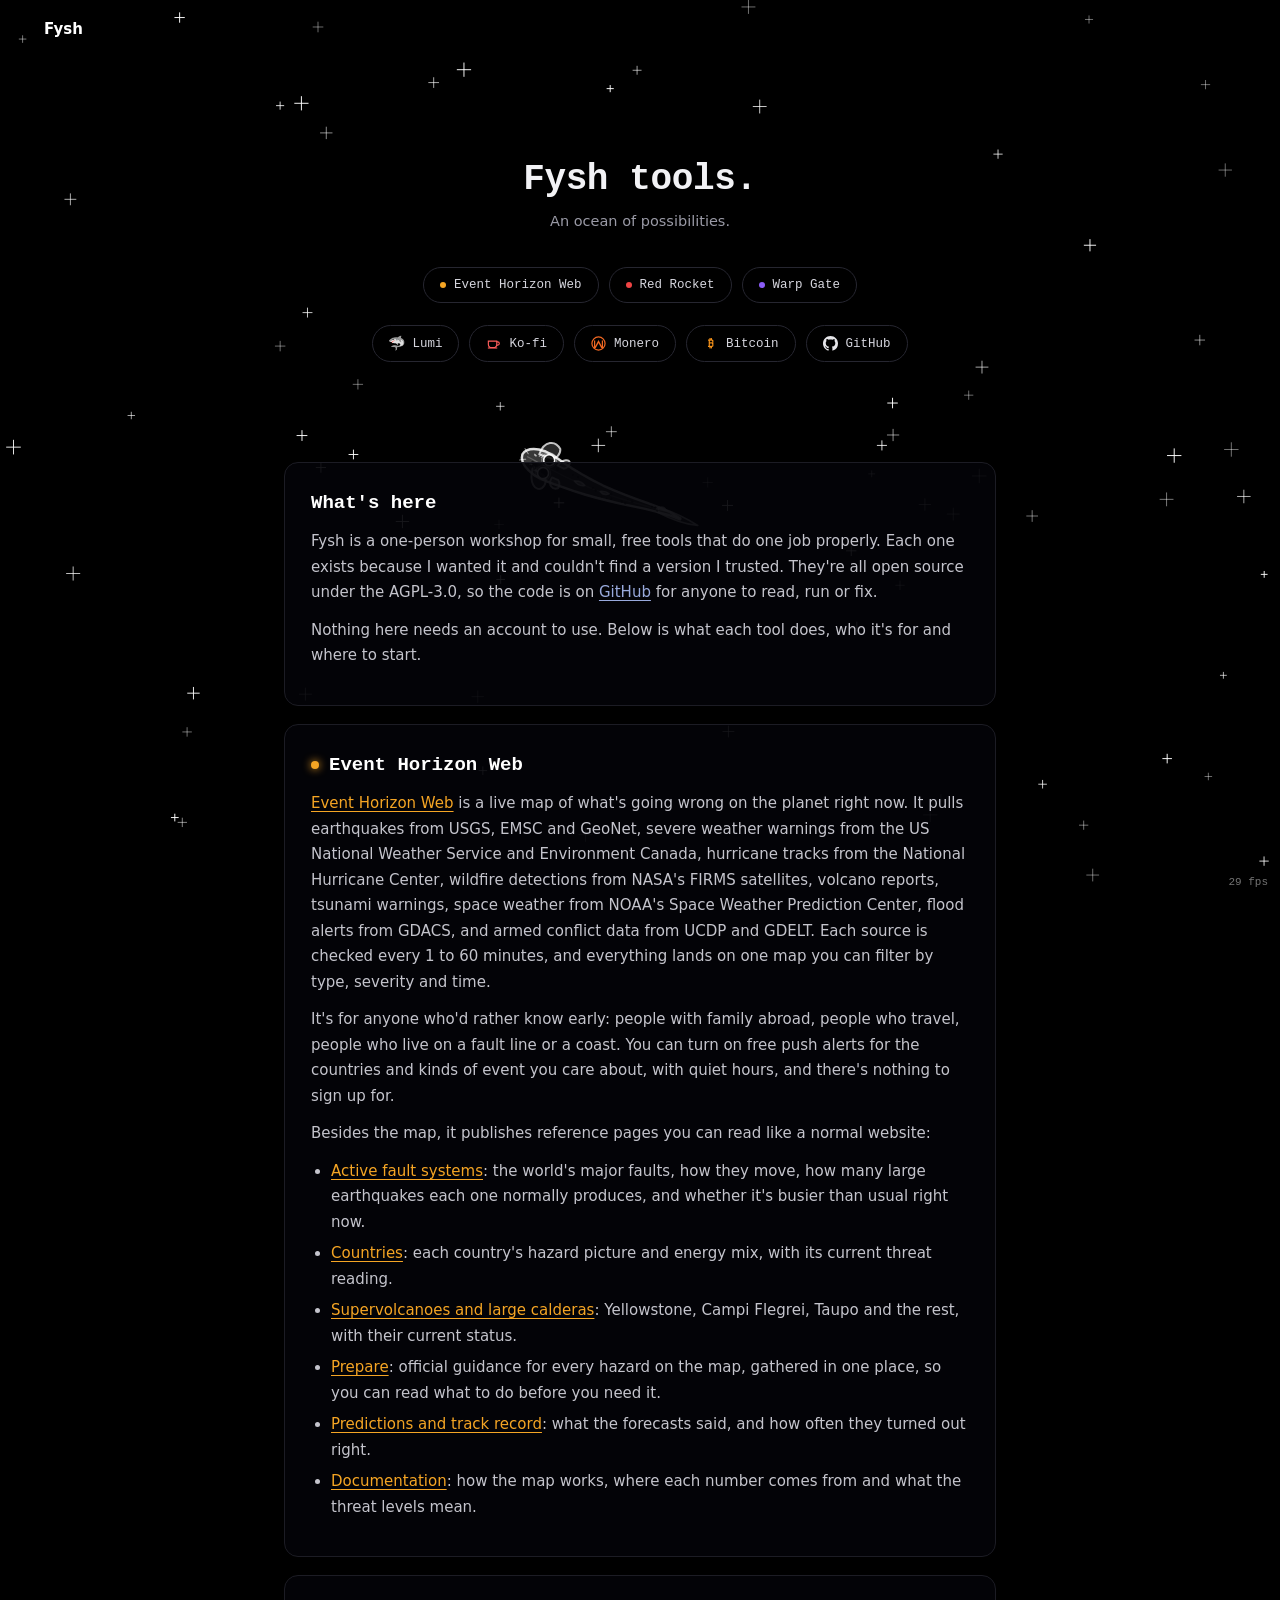
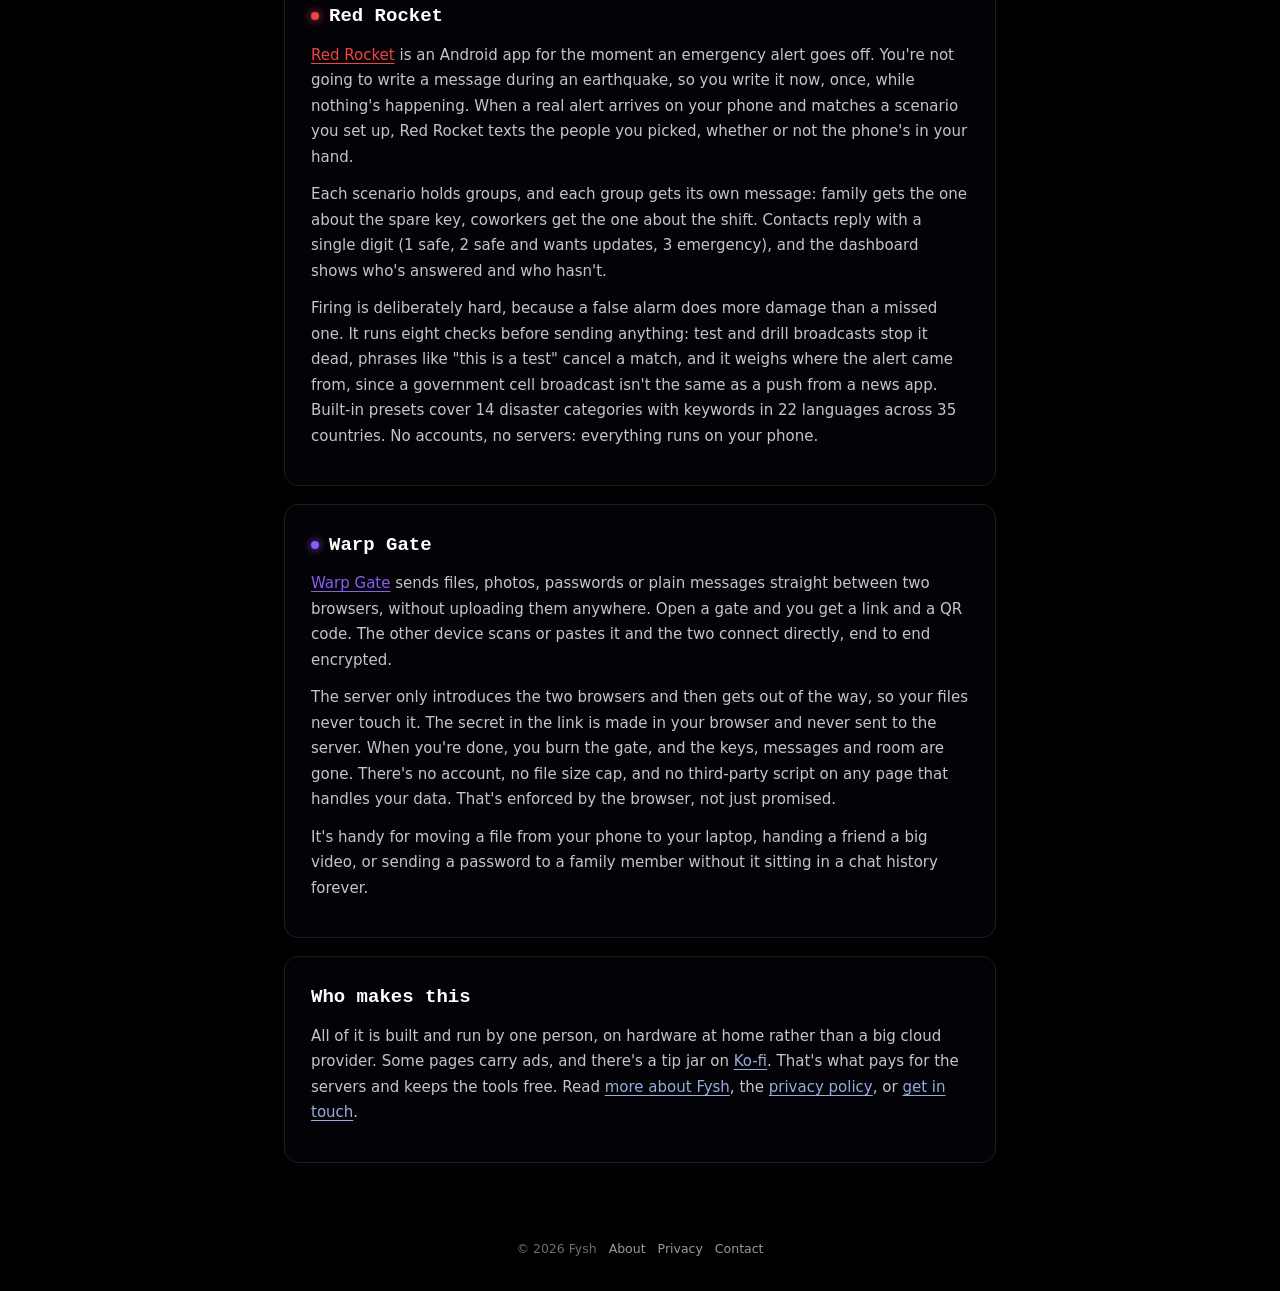
==== commit b77a5cfc: "Link to Lumi's site, lumishark.com" ====
--- a/index.html
+++ b/index.html
@@ -192,6 +192,7 @@
     <a class="chip" href="https://warpgate.fysh.site" data-key="wg" style="--c:#8b5cf6"><span class="dot"></span>Warp Gate</a>
   </div>
   <div class="list iconsBelow">
+    <a class="chip" href="https://lumishark.com" style="--c:#ff8fbd"><span class="chipIcon" aria-hidden="true">&#x1F988;</span>Lumi</a>
     <a class="chip" href="https://ko-fi.com/fysh_yum" style="--c:#ff5e5b"><span class="chipIcon"><svg viewBox="0 0 16 16" aria-hidden="true"><path d="M2.5 5.5h9v3.2a3.6 3.6 0 0 1-3.6 3.6H6.1a3.6 3.6 0 0 1-3.6-3.6V5.5z" fill="none" stroke="currentColor" stroke-width="1.2"/><path d="M11.5 6.3h1a1.7 1.7 0 0 1 0 3.4h-1" fill="none" stroke="currentColor" stroke-width="1.2"/><path d="M2 12.8h10" stroke="currentColor" stroke-width="1.2"/></svg></span>Ko-fi</a>
     <button type="button" class="chip" id="chipMonero" style="--c:#f26822"><span class="chipIcon"><svg viewBox="0 0 16 16" aria-hidden="true"><circle cx="8" cy="8" r="7" fill="none" stroke="currentColor" stroke-width="1.3"/><path d="M8 4.2 4.5 10.8V4.9H3.2v7.9h1.9L8 7.4l2.9 5.4h1.9V4.9h-1.3v5.9L8 4.2z" fill="currentColor" stroke="none"/></svg></span>Monero</button>
     <button type="button" class="chip" id="chipBitcoin" style="--c:#f7931a"><span class="chipIcon"><svg viewBox="0 0 16 16" aria-hidden="true"><text x="8" y="8" text-anchor="middle" dominant-baseline="central" font-size="12" font-weight="700" fill="currentColor">&#8383;</text></svg></span>Bitcoin</button>
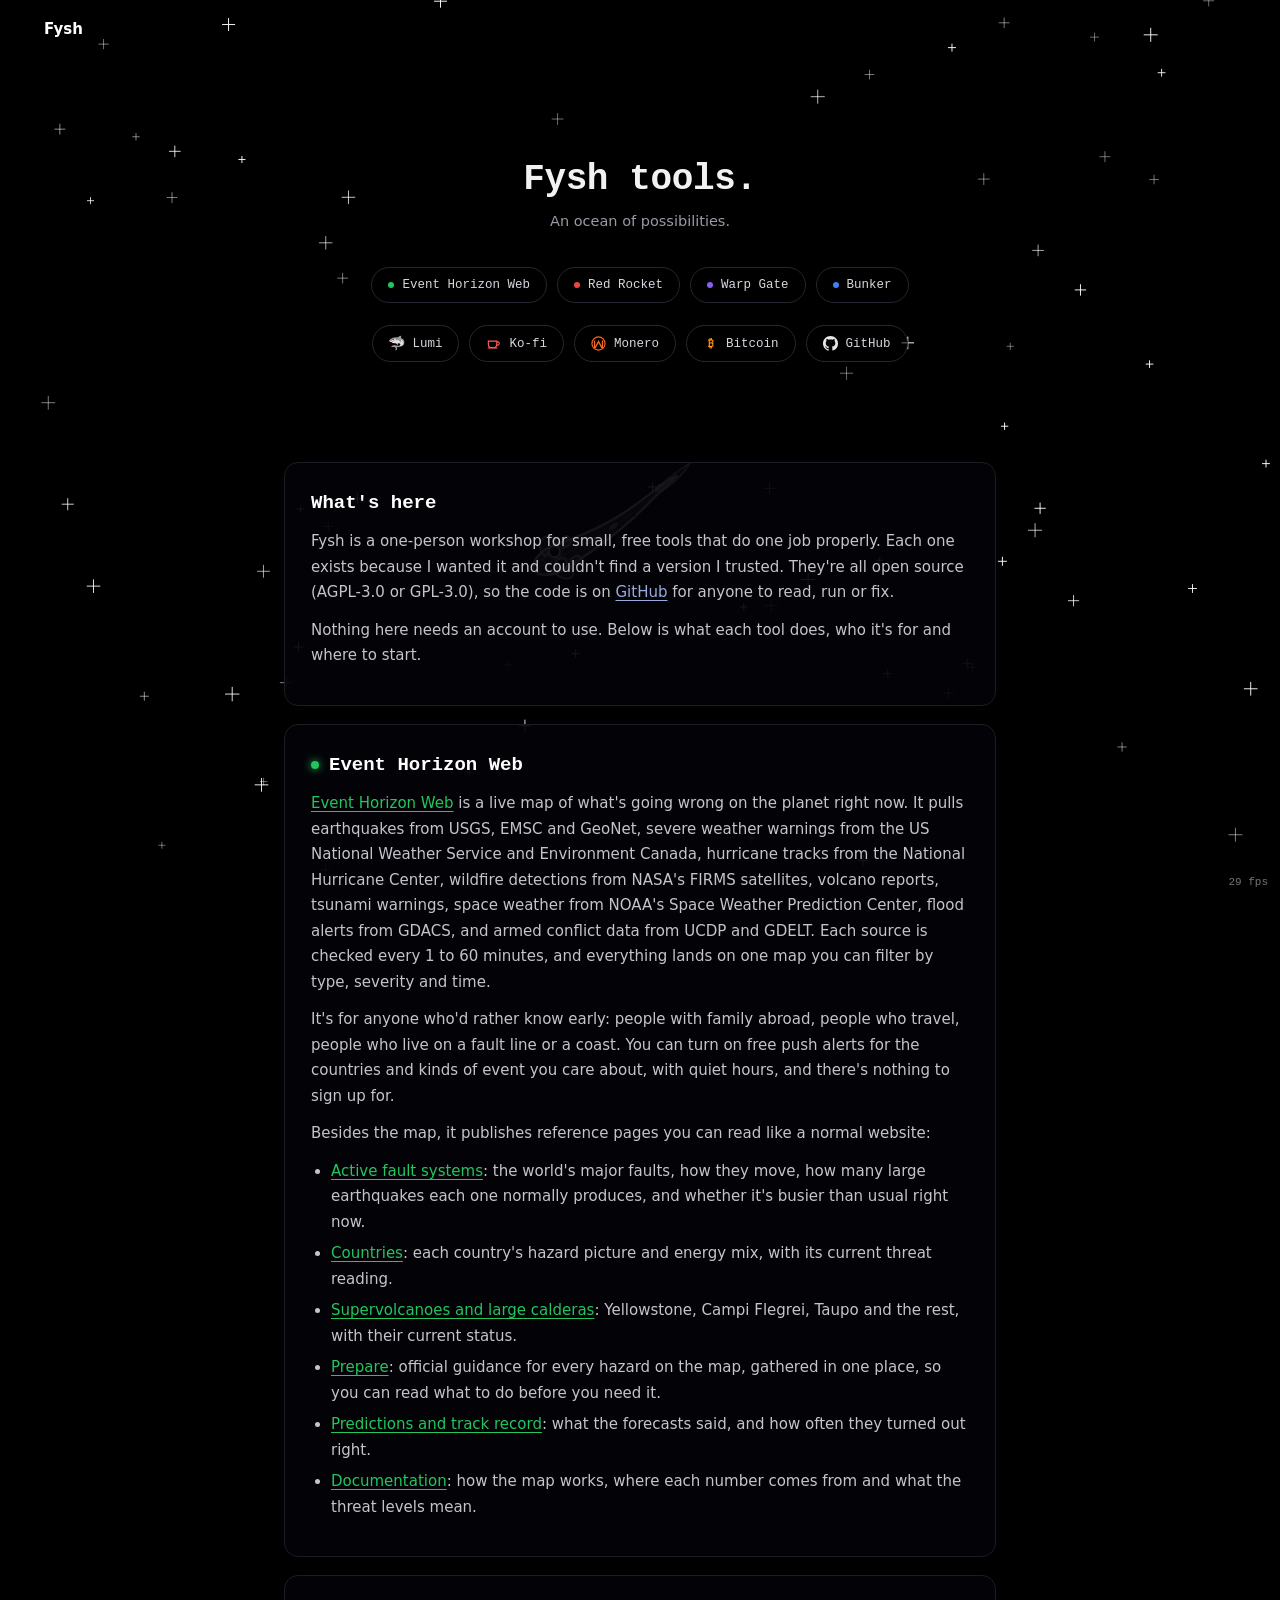
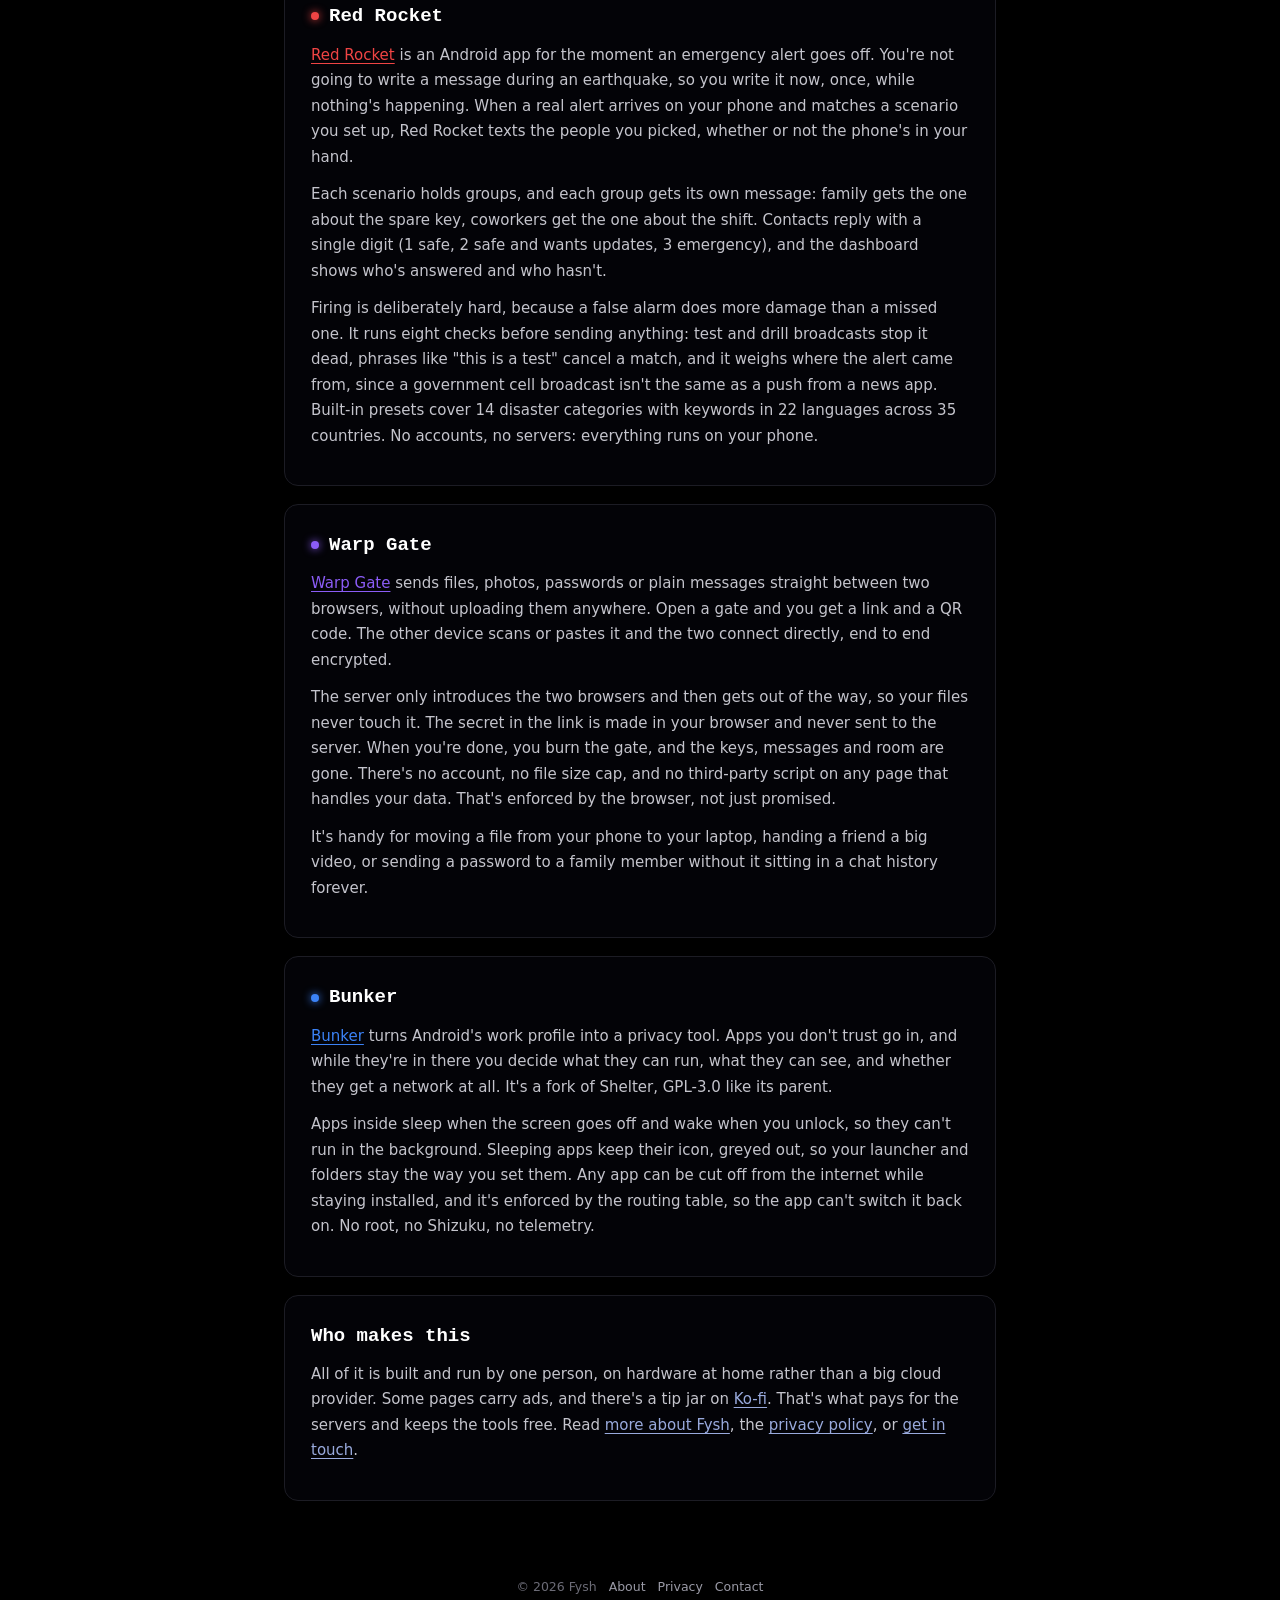
==== commit 203a884f: "feat(site): add Bunker, make Event Horizon Web green" ====
--- a/index.html
+++ b/index.html
@@ -4,19 +4,19 @@
 <meta charset="UTF-8">
 <meta name="viewport" content="width=device-width, initial-scale=1">
 <title>Fysh — An ocean of possibilities</title>
-<meta name="description" content="Fysh builds small, focused open-source tools: Event Horizon Web (AGPL-3.0 event monitor), Red Rocket (AGPL-3.0 Android app), and Warp Gate (AGPL-3.0 file transfer).">
+<meta name="description" content="Fysh builds small, focused open-source tools: Event Horizon Web (AGPL-3.0 event monitor), Red Rocket (AGPL-3.0 Android app), Warp Gate (AGPL-3.0 file transfer), and Bunker (GPL-3.0 Android privacy).">
 <link rel="canonical" href="https://fysh.site/">
 <meta property="og:type" content="website">
 <meta property="og:url" content="https://fysh.site/">
 <meta property="og:site_name" content="Fysh">
 <meta property="og:title" content="Fysh — An ocean of possibilities">
-<meta property="og:description" content="Fysh builds small, focused open-source tools: Event Horizon Web, Red Rocket, and Warp Gate.">
+<meta property="og:description" content="Fysh builds small, focused open-source tools: Event Horizon Web, Red Rocket, Warp Gate, and Bunker.">
 <meta property="og:image" content="https://fysh.site/fysh-og.png">
 <meta property="og:image:width" content="1200">
 <meta property="og:image:height" content="630">
 <meta name="twitter:card" content="summary_large_image">
 <meta name="twitter:title" content="Fysh — An ocean of possibilities">
-<meta name="twitter:description" content="Fysh builds small, focused open-source tools: Event Horizon Web, Red Rocket, and Warp Gate.">
+<meta name="twitter:description" content="Fysh builds small, focused open-source tools: Event Horizon Web, Red Rocket, Warp Gate, and Bunker.">
 <meta name="twitter:image" content="https://fysh.site/fysh-og.png">
 <style>
   :root { color-scheme: dark; }
@@ -187,9 +187,10 @@
     <p>An ocean of possibilities.</p>
   </div>
   <div class="list" id="chipListC">
-    <a class="chip" href="https://eventhorizon.fysh.site" data-key="ehw" style="--c:#f5a524"><span class="dot"></span>Event Horizon Web</a>
+    <a class="chip" href="https://eventhorizon.fysh.site" data-key="ehw" style="--c:#22c55e"><span class="dot"></span>Event Horizon Web</a>
     <a class="chip" href="https://redrocket.fysh.site" data-key="rr" style="--c:#ef4444"><span class="dot"></span>Red Rocket</a>
     <a class="chip" href="https://warpgate.fysh.site" data-key="wg" style="--c:#8b5cf6"><span class="dot"></span>Warp Gate</a>
+    <a class="chip" href="https://github.com/Fysh-ball/Bunker" data-key="bk" style="--c:#3b82f6"><span class="dot"></span>Bunker</a>
   </div>
   <div class="list iconsBelow">
     <a class="chip" href="https://lumishark.com" style="--c:#ff8fbd"><span class="chipIcon" aria-hidden="true">&#x1F988;</span>Lumi</a>
@@ -201,11 +202,11 @@
   <div class="info">
     <section>
       <h2>What's here</h2>
-      <p>Fysh is a one-person workshop for small, free tools that do one job properly. Each one exists because I wanted it and couldn't find a version I trusted. They're all open source under the AGPL-3.0, so the code is on <a href="https://github.com/Fysh-ball">GitHub</a> for anyone to read, run or fix.</p>
+      <p>Fysh is a one-person workshop for small, free tools that do one job properly. Each one exists because I wanted it and couldn't find a version I trusted. They're all open source (AGPL-3.0 or GPL-3.0), so the code is on <a href="https://github.com/Fysh-ball">GitHub</a> for anyone to read, run or fix.</p>
       <p>Nothing here needs an account to use. Below is what each tool does, who it's for and where to start.</p>
     </section>
 
-    <section style="--c:#f5a524">
+    <section style="--c:#22c55e">
       <h2><span class="dot"></span>Event Horizon Web</h2>
       <p><a href="https://eventhorizon.fysh.site/">Event Horizon Web</a> is a live map of what's going wrong on the planet right now. It pulls earthquakes from USGS, EMSC and GeoNet, severe weather warnings from the US National Weather Service and Environment Canada, hurricane tracks from the National Hurricane Center, wildfire detections from NASA's FIRMS satellites, volcano reports, tsunami warnings, space weather from NOAA's Space Weather Prediction Center, flood alerts from GDACS, and armed conflict data from UCDP and GDELT. Each source is checked every 1 to 60 minutes, and everything lands on one map you can filter by type, severity and time.</p>
       <p>It's for anyone who'd rather know early: people with family abroad, people who travel, people who live on a fault line or a coast. You can turn on free push alerts for the countries and kinds of event you care about, with quiet hours, and there's nothing to sign up for.</p>
@@ -232,6 +233,12 @@
       <p><a href="https://warpgate.fysh.site/">Warp Gate</a> sends files, photos, passwords or plain messages straight between two browsers, without uploading them anywhere. Open a gate and you get a link and a QR code. The other device scans or pastes it and the two connect directly, end to end encrypted.</p>
       <p>The server only introduces the two browsers and then gets out of the way, so your files never touch it. The secret in the link is made in your browser and never sent to the server. When you're done, you burn the gate, and the keys, messages and room are gone. There's no account, no file size cap, and no third-party script on any page that handles your data. That's enforced by the browser, not just promised.</p>
       <p>It's handy for moving a file from your phone to your laptop, handing a friend a big video, or sending a password to a family member without it sitting in a chat history forever.</p>
+    </section>
+
+    <section style="--c:#3b82f6">
+      <h2><span class="dot"></span>Bunker</h2>
+      <p><a href="https://github.com/Fysh-ball/Bunker">Bunker</a> turns Android's work profile into a privacy tool. Apps you don't trust go in, and while they're in there you decide what they can run, what they can see, and whether they get a network at all. It's a fork of Shelter, GPL-3.0 like its parent.</p>
+      <p>Apps inside sleep when the screen goes off and wake when you unlock, so they can't run in the background. Sleeping apps keep their icon, greyed out, so your launcher and folders stay the way you set them. Any app can be cut off from the internet while staying installed, and it's enforced by the routing table, so the app can't switch it back on. No root, no Shizuku, no telemetry.</p>
     </section>
 
     <section>
@@ -3276,9 +3283,10 @@
 
   /* ---------- project info modal ---------- */
   var PROJECTS_C = {
-    ehw: { name: 'Event Horizon Web', tag: 'AGPL-3.0 · event monitor', c: '#f5a524', href: 'https://eventhorizon.fysh.site', desc: "Watches for events worth knowing about and surfaces them before you'd have found them yourself: earthquakes, storms, wildfires, volcanoes, conflict and more on one live map. AGPL-3.0." },
+    ehw: { name: 'Event Horizon Web', tag: 'AGPL-3.0 · event monitor', c: '#22c55e', href: 'https://eventhorizon.fysh.site', desc: "Watches for events worth knowing about and surfaces them before you'd have found them yourself: earthquakes, storms, wildfires, volcanoes, conflict and more on one live map. AGPL-3.0." },
     rr: { name: 'Red Rocket', tag: 'AGPL-3.0 · android', c: '#ef4444', href: 'https://redrocket.fysh.site', desc: 'An Android app, open source under AGPL-3.0. Download it at redrocket.fysh.site; source and releases live on GitHub.' },
-    wg: { name: 'Warp Gate', tag: 'AGPL-3.0 · file transfer', c: '#8b5cf6', href: 'https://warpgate.fysh.site', desc: "Send files between your own devices without routing them through someone else's cloud. AGPL-3.0, self-hosted." }
+    wg: { name: 'Warp Gate', tag: 'AGPL-3.0 · file transfer', c: '#8b5cf6', href: 'https://warpgate.fysh.site', desc: "Send files between your own devices without routing them through someone else's cloud. AGPL-3.0, self-hosted." },
+    bk: { name: 'Bunker', tag: 'GPL-3.0 · android', c: '#3b82f6', href: 'https://github.com/Fysh-ball/Bunker', desc: "Work profile privacy for Android: untrusted apps sleep with the screen, and any of them can be cut off from the internet. A fork of Shelter. GPL-3.0." }
   };
   var pmEl = document.getElementById('projectModal'), pmDot = document.getElementById('pmDot'),
     pmName = document.getElementById('pmName'), pmTag = document.getElementById('pmTag'),
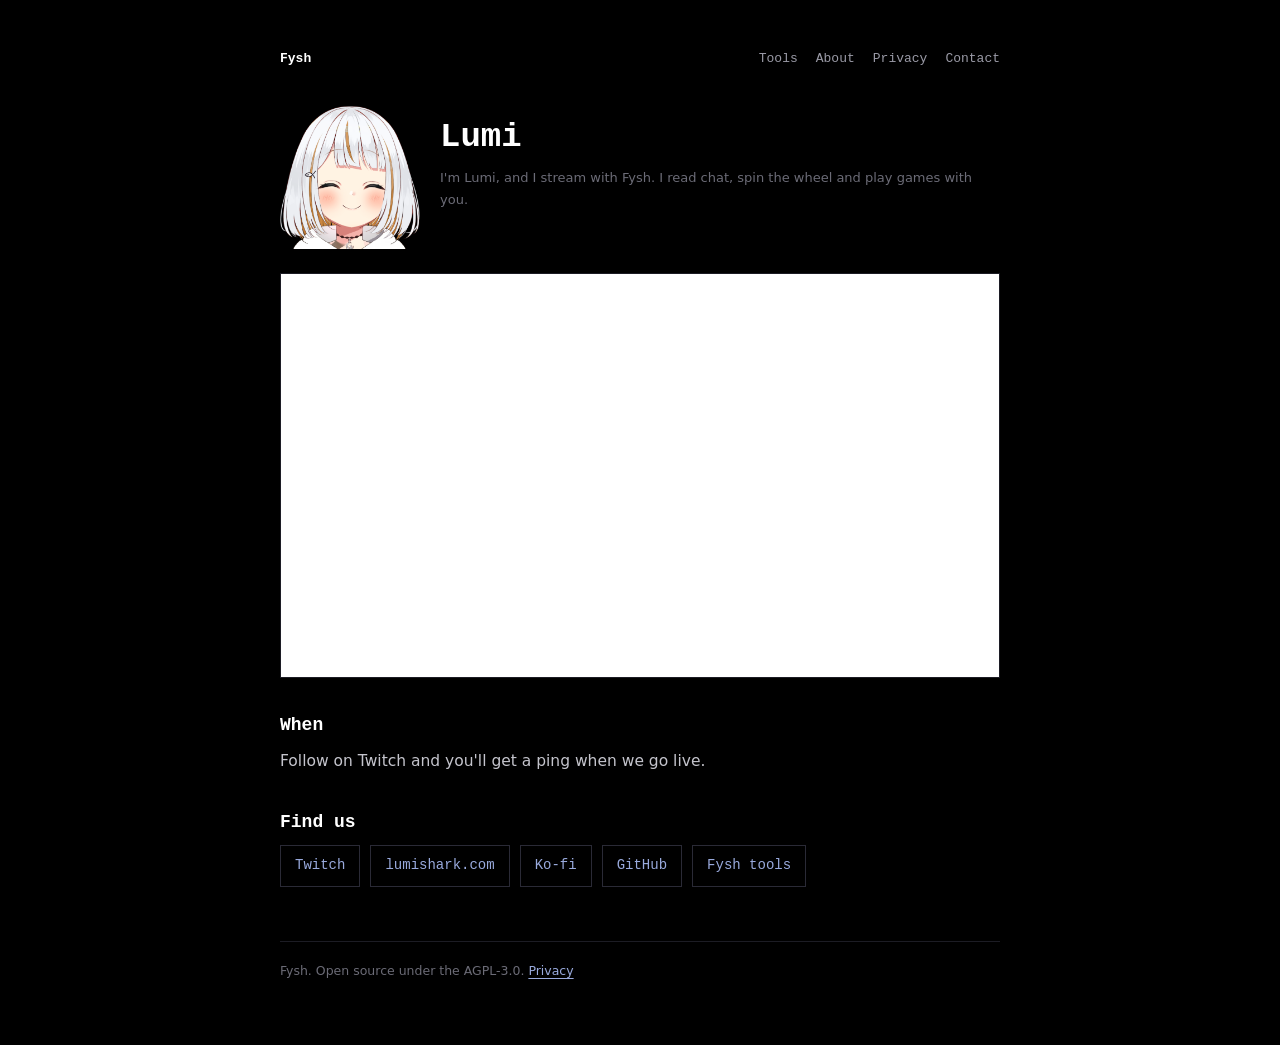
==== commit ffa54616: "feat(site): fysh.site becomes Lumi's stream page, tools hub moves to /tools/" ====
--- a/index.html
+++ b/index.html
@@ -3,3435 +3,57 @@
 <head>
 <meta charset="UTF-8">
 <meta name="viewport" content="width=device-width, initial-scale=1">
-<title>Fysh — An ocean of possibilities</title>
-<meta name="description" content="Fysh builds small, focused open-source tools: Event Horizon Web (AGPL-3.0 event monitor), Red Rocket (AGPL-3.0 Android app), Warp Gate (AGPL-3.0 file transfer), and Bunker (GPL-3.0 Android privacy).">
+<title>Lumi on Twitch</title>
+<meta name="description" content="Lumi streams with Fysh on Twitch: she reads chat, spins the wheel and plays games.">
 <link rel="canonical" href="https://fysh.site/">
 <meta property="og:type" content="website">
 <meta property="og:url" content="https://fysh.site/">
 <meta property="og:site_name" content="Fysh">
-<meta property="og:title" content="Fysh — An ocean of possibilities">
-<meta property="og:description" content="Fysh builds small, focused open-source tools: Event Horizon Web, Red Rocket, Warp Gate, and Bunker.">
+<meta property="og:title" content="Lumi on Twitch">
+<meta property="og:description" content="Lumi streams with Fysh on Twitch.">
 <meta property="og:image" content="https://fysh.site/fysh-og.png">
-<meta property="og:image:width" content="1200">
-<meta property="og:image:height" content="630">
-<meta name="twitter:card" content="summary_large_image">
-<meta name="twitter:title" content="Fysh — An ocean of possibilities">
-<meta name="twitter:description" content="Fysh builds small, focused open-source tools: Event Horizon Web, Red Rocket, Warp Gate, and Bunker.">
-<meta name="twitter:image" content="https://fysh.site/fysh-og.png">
+<link rel="stylesheet" href="/page.css">
 <style>
-  :root { color-scheme: dark; }
-  html, body { margin: 0; padding: 0; background: #000; overflow-x: hidden; }
-  * { box-sizing: border-box; }
-  /* the UA rule for [hidden] is a plain display:none, so any author display
-     declaration on the same element outranks it and the element stays on screen */
-  [hidden] { display: none !important; }
-  a { text-decoration: none; color: inherit; }
-  ul { margin: 0; padding: 0; list-style: none; }
-  body {
-    font-family: ui-sans-serif, "Inter", "Segoe UI", system-ui, sans-serif;
-    background: #000; color: #f2f2f5;
-  }
-  .mono { font-family: ui-monospace, "JetBrains Mono", "SF Mono", Consolas, monospace; }
-
-  /* shared nav / footer, transparent so canvases show through */
-  .topnav { display: flex; align-items: center; justify-content: space-between; padding: 20px 44px; position: relative; z-index: 5; pointer-events: none; }
-  .topnav .logo { font-weight: 700; font-size: 15px; }
-  .logo-btn { background: none; border: none; color: #fff; font-family: inherit; cursor: pointer; padding: 8px 10px; margin: -8px -10px; pointer-events: auto; }
-  .logo-btn:hover { color: #9ad; }
-  .fps-badge { position: fixed; bottom: 10px; right: 12px; z-index: 50; font: 11px/1.4 monospace; color: rgba(255,255,255,0.45); pointer-events: none; }
-  .foot { position: relative; z-index: 5; padding: 20px 44px 34px; display: flex; justify-content: space-between; align-items: center; flex-wrap: wrap; gap: 12px; font-size: 12.5px; color: #6b6b76; pointer-events: none; }
-  .instr { text-align: center; font-family: ui-monospace, monospace; font-size: 11.5px; letter-spacing: .06em; color: #6b6b76; margin: 0 auto 18px; }
-
-  /* ============================= VIEW C: TIDELINE ============================= */
-  .vC { position: relative; min-height: 100vh; }
-  #canvasC { position: fixed; inset: 0; z-index: 0; display: block; }
-  .vC .hero { position: relative; z-index: 5; padding: 100px 24px 6px; text-align: center; pointer-events: none; }
-  .vC .hero h1 { font-family: ui-monospace, monospace; font-size: 36px; line-height: 1.2; font-weight: 700; margin: 0 auto 12px; letter-spacing: -0.01em; max-width: 22ch; }
-  .vC .hero p { font-size: 14.5px; color: #9a9aa6; max-width: 44ch; margin: 0 auto; }
-  .vC .list { position: relative; z-index: 5; display: flex; justify-content: center; gap: 10px; flex-wrap: wrap; padding: 32px 24px 22px; pointer-events: none; }
-  .vC .iconsBelow { padding: 0 24px 100px; }
-  .vC .foot { justify-content: center; }
-  .foot a { color: #9a9aa6; pointer-events: auto; }
-  .foot a:hover { color: #fff; }
-  .vC .chip {
-    font-family: ui-monospace, monospace; font-size: 12.5px; padding: 10px 16px; border-radius: 999px;
-    border: 1px solid #262630; background: rgba(0,0,0,.55); color: #d6d6de; display: inline-flex; align-items: center; gap: 8px;
-    cursor: pointer; pointer-events: auto; text-decoration: none;
-  }
-  .vC .chip:hover { border-color: var(--c); color: #fff; }
-  .vC .chip .dot { width: 6px; height: 6px; border-radius: 50%; background: var(--c); }
-  .vC .chip .chipIcon { display: inline-flex; align-items: center; justify-content: center; width: 15px; height: 15px; font-size: 14px; line-height: 1; color: var(--c); }
-  .vC .chip .chipIcon svg { width: 100%; height: 100%; fill: var(--c); }
-  .projectModal { position: fixed; inset: 0; z-index: 40; display: flex; align-items: center; justify-content: center; padding: 24px; opacity: 0; pointer-events: none; transition: opacity 0.15s ease; }
-  .projectModal.open { opacity: 1; pointer-events: auto; }
-  .projectModal .backdrop { position: absolute; inset: 0; background: rgba(0,0,0,.6); backdrop-filter: blur(2px); }
-  .projectModal .panel {
-    position: relative; z-index: 1; width: 100%; max-width: 380px; background: #0c0c11; border: 1px solid #262630;
-    border-radius: 14px; padding: 24px 24px 20px; font-family: ui-monospace, monospace; color: #d6d6de;
-    transform: translateY(6px) scale(0.98); transition: transform 0.15s ease;
-  }
-  .projectModal.open .panel { transform: translateY(0) scale(1); }
-  .projectModal .pmHead { display: flex; align-items: center; gap: 9px; margin-bottom: 4px; }
-  .projectModal .pmDot { width: 9px; height: 9px; border-radius: 50%; background: var(--c); box-shadow: 0 0 10px var(--c); }
-  .projectModal .pmName { font-size: 17px; font-weight: 700; color: #fff; }
-  .projectModal .pmTag { font-size: 11.5px; color: var(--c); margin: 0 0 14px 18px; letter-spacing: 0.02em; }
-  .projectModal .pmDesc { font-size: 13px; line-height: 1.55; color: #a8a8b3; margin: 0 0 18px; }
-  .projectModal .pmVisit { display: inline-flex; align-items: center; gap: 6px; font-size: 12.5px; color: var(--c); text-decoration: none; border: 1px solid var(--c); border-radius: 999px; padding: 8px 14px; }
-  .projectModal .pmVisit:hover { background: var(--c); color: #0c0c11; }
-  .projectModal .pmClose { position: absolute; top: 14px; right: 14px; width: 26px; height: 26px; border-radius: 50%; border: 1px solid #262630; background: transparent; color: #85858f; font-size: 14px; cursor: pointer; line-height: 1; }
-  .projectModal .pmClose:hover { color: #fff; border-color: #454552; }
-  .projectModal button.pmVisit { font: inherit; appearance: none; cursor: pointer; width: 100%; justify-content: center; transition: background 0.15s ease, color 0.15s ease; }
-  .projectModal button.pmVisit.copied { background: var(--c); color: #0c0c11; }
-  .projectModal .coinAddr {
-    display: block; font-family: ui-monospace, monospace; font-size: 12px; line-height: 1.55; color: #d6d6de;
-    background: #08080c; border: 1px solid #262630; border-radius: 8px; padding: 12px 14px; margin: 0 0 14px; word-break: break-all;
-  }
-  .cmBtnRow { display: flex; gap: 8px; }
-  .cmBtnRow .pmVisit { width: auto; flex: 1; }
-  .cmQrWrap { display: flex; justify-content: center; margin: 0 0 14px; }
-  .cmQrWrap canvas { display: block; width: 176px; height: 176px; border-radius: 8px; background: #fff; padding: 12px; }
-  /* the written part below the chips: what each tool is, in text a reader
-     (and a crawler) can see without running the canvas or opening a modal */
-  .info { position: relative; z-index: 5; max-width: 760px; margin: 0 auto; padding: 0 24px 40px; color: #c4c4cc; font-size: 15px; line-height: 1.7; }
-  .info section { background: rgba(4,4,8,.92); border: 1px solid #1c1c24; border-radius: 14px; padding: 24px 26px; margin: 0 0 18px; }
-  .info h2 { font-family: ui-monospace, monospace; font-size: 19px; color: #fff; margin: 0 0 10px; display: flex; align-items: center; gap: 10px; }
-  .info h2 .dot { width: 8px; height: 8px; border-radius: 50%; background: var(--c, #9ad); box-shadow: 0 0 8px var(--c, #9ad); }
-  .info p { margin: 0 0 12px; }
-  .info ul { margin: 0 0 12px; padding-left: 20px; list-style: disc; }
-  .info li { margin: 0 0 6px; }
-  .info a { color: var(--c, #9ad); text-decoration: underline; text-underline-offset: 3px; }
-  .info a:hover { color: #fff; }
-  @media (max-width: 700px) {
-    .info { padding: 0 16px 32px; font-size: 14.5px; }
-    .info section { padding: 20px 18px; }
-  }
-  @media (max-width: 700px) {
-    html, body { overflow-y: auto; }
-    .vC .hero { padding: 60px 20px 6px; }
-    .vC .hero h1 { font-size: 24px; }
-    .vC .list { padding: 24px 16px 16px; gap: 8px; }
-    .vC .iconsBelow { padding: 0 16px 70px; }
-  }
+  .hero { display: flex; gap: 20px; align-items: center; margin: 0 0 24px; }
+  .hero img { width: 140px; height: auto; flex: none; }
+  .hero h1 { font-size: 34px; }
+  .player { position: relative; aspect-ratio: 16 / 9; background: #0b0b10; border: 1px solid #1c1c24; margin: 0 0 24px; }
+  .player iframe { position: absolute; inset: 0; width: 100%; height: 100%; border: 0; }
+  .links { list-style: none; padding: 0; display: flex; flex-wrap: wrap; gap: 10px; }
+  .links a { display: inline-block; padding: 8px 14px; border: 1px solid #2a2a36; text-decoration: none; font-family: ui-monospace, monospace; font-size: 14px; }
+  @media (max-width: 700px) { .hero img { width: 96px; } .hero h1 { font-size: 26px; } }
 </style>
-<script type="application/ld+json">
-{
-  "@context": "https://schema.org",
-  "@graph": [
-    {
-      "@type": "Organization",
-      "@id": "https://fysh.site/#org",
-      "name": "Fysh",
-      "url": "https://fysh.site/",
-      "logo": "https://fysh.site/fysh-og.png",
-      "description": "Fysh builds small, focused open-source tools, published under AGPL-3.0.",
-      "sameAs": ["https://github.com/Fysh-ball", "https://ko-fi.com/fysh_yum"]
-    },
-    {
-      "@type": "WebSite",
-      "@id": "https://fysh.site/#site",
-      "url": "https://fysh.site/",
-      "name": "Fysh",
-      "publisher": { "@id": "https://fysh.site/#org" }
-    },
-    {
-      "@type": "ItemList",
-      "name": "Fysh tools",
-      "itemListOrder": "https://schema.org/ItemListUnordered",
-      "numberOfItems": 3,
-      "itemListElement": [
-        { "@type": "ListItem", "position": 1, "item": {
-          "@type": "SoftwareApplication", "name": "Event Horizon Web",
-          "url": "https://eventhorizon.fysh.site",
-          "applicationCategory": "BrowserApplication",
-          "operatingSystem": "Web browser",
-          "license": "https://www.gnu.org/licenses/agpl-3.0.html",
-          "isAccessibleForFree": true,
-          "description": "Live global map of earthquakes, storms, wildfires, conflicts and space weather, drawn from USGS, NOAA, NASA FIRMS and GDACS.",
-          "publisher": { "@id": "https://fysh.site/#org" } } },
-        { "@type": "ListItem", "position": 2, "item": {
-          "@type": "MobileApplication", "name": "Red Rocket",
-          "url": "https://redrocket.fysh.site",
-          "applicationCategory": "UtilitiesApplication",
-          "operatingSystem": "Android",
-          "license": "https://www.gnu.org/licenses/agpl-3.0.html",
-          "isAccessibleForFree": true,
-          "description": "Watches for emergency alerts on your Android phone, and when one matches a scenario you set up, texts the people you picked and tracks who answers. No accounts, no servers.",
-          "publisher": { "@id": "https://fysh.site/#org" } } },
-        { "@type": "ListItem", "position": 3, "item": {
-          "@type": "SoftwareApplication", "name": "Warp Gate",
-          "url": "https://warpgate.fysh.site",
-          "applicationCategory": "UtilitiesApplication",
-          "operatingSystem": "Web browser",
-          "license": "https://www.gnu.org/licenses/agpl-3.0.html",
-          "isAccessibleForFree": true,
-          "description": "A temporary end-to-end encrypted bridge between two browsers. Send files between your own devices without routing them through someone else's cloud.",
-          "publisher": { "@id": "https://fysh.site/#org" } } }
-      ]
-    }
-  ]
-}
-</script>
-<!-- AdSense. The publisher id is public by design: it is the same one in
-     /ads.txt, and Google reads both to match this site to the account. -->
 <script async src="https://pagead2.googlesyndication.com/pagead/js/adsbygoogle.js?client=ca-pub-7605167409778469" crossorigin="anonymous"></script>
 </head>
 <body>
-<main id="view-c" class="vC">
-  <canvas id="canvasC"></canvas>
-  <div id="fpsC" class="fps-badge"></div>
-  <nav class="topnav">
-    <button id="fishLogoC" class="logo logo-btn" title="?">Fysh</button>
-  </nav>
+<main>
+  <nav><a class="home" href="/">Fysh</a><a href="/tools/">Tools</a><a href="/about">About</a><a href="/privacy">Privacy</a><a href="/contact">Contact</a></nav>
   <div class="hero">
-    <h1>Fysh tools.</h1>
-    <p>An ocean of possibilities.</p>
-  </div>
-  <div class="list" id="chipListC">
-    <a class="chip" href="https://eventhorizon.fysh.site" data-key="ehw" style="--c:#22c55e"><span class="dot"></span>Event Horizon Web</a>
-    <a class="chip" href="https://redrocket.fysh.site" data-key="rr" style="--c:#ef4444"><span class="dot"></span>Red Rocket</a>
-    <a class="chip" href="https://warpgate.fysh.site" data-key="wg" style="--c:#8b5cf6"><span class="dot"></span>Warp Gate</a>
-    <a class="chip" href="https://github.com/Fysh-ball/Bunker" data-key="bk" style="--c:#3b82f6"><span class="dot"></span>Bunker</a>
-  </div>
-  <div class="list iconsBelow">
-    <a class="chip" href="https://lumishark.com" style="--c:#ff8fbd"><span class="chipIcon" aria-hidden="true">&#x1F988;</span>Lumi</a>
-    <a class="chip" href="https://ko-fi.com/fysh_yum" style="--c:#ff5e5b"><span class="chipIcon"><svg viewBox="0 0 16 16" aria-hidden="true"><path d="M2.5 5.5h9v3.2a3.6 3.6 0 0 1-3.6 3.6H6.1a3.6 3.6 0 0 1-3.6-3.6V5.5z" fill="none" stroke="currentColor" stroke-width="1.2"/><path d="M11.5 6.3h1a1.7 1.7 0 0 1 0 3.4h-1" fill="none" stroke="currentColor" stroke-width="1.2"/><path d="M2 12.8h10" stroke="currentColor" stroke-width="1.2"/></svg></span>Ko-fi</a>
-    <button type="button" class="chip" id="chipMonero" style="--c:#f26822"><span class="chipIcon"><svg viewBox="0 0 16 16" aria-hidden="true"><circle cx="8" cy="8" r="7" fill="none" stroke="currentColor" stroke-width="1.3"/><path d="M8 4.2 4.5 10.8V4.9H3.2v7.9h1.9L8 7.4l2.9 5.4h1.9V4.9h-1.3v5.9L8 4.2z" fill="currentColor" stroke="none"/></svg></span>Monero</button>
-    <button type="button" class="chip" id="chipBitcoin" style="--c:#f7931a"><span class="chipIcon"><svg viewBox="0 0 16 16" aria-hidden="true"><text x="8" y="8" text-anchor="middle" dominant-baseline="central" font-size="12" font-weight="700" fill="currentColor">&#8383;</text></svg></span>Bitcoin</button>
-    <a class="chip" href="https://github.com/Fysh-ball" style="--c:#e6e6ea"><span class="chipIcon"><svg viewBox="0 0 16 16" aria-hidden="true"><path d="M8 0C3.58 0 0 3.58 0 8c0 3.54 2.29 6.53 5.47 7.59.4.07.55-.17.55-.38 0-.19-.01-.82-.01-1.49-2.01.37-2.53-.49-2.69-.94-.09-.23-.48-.94-.82-1.13-.28-.15-.68-.52-.01-.53.63-.01 1.08.58 1.23.82.72 1.21 1.87.87 2.33.66.07-.52.28-.87.51-1.07-1.78-.2-3.64-.89-3.64-3.95 0-.87.31-1.59.82-2.15-.08-.2-.36-1.02.08-2.12 0 0 .67-.21 2.2.82.64-.18 1.32-.27 2-.27.68 0 1.36.09 2 .27 1.53-1.04 2.2-.82 2.2-.82.44 1.1.16 1.92.08 2.12.51.56.82 1.27.82 2.15 0 3.07-1.87 3.75-3.65 3.95.29.25.54.73.54 1.48 0 1.07-.01 1.93-.01 2.2 0 .21.15.46.55.38A8.01 8.01 0 0016 8c0-4.42-3.58-8-8-8z"/></svg></span>GitHub</a>
-  </div>
-  <div class="info">
-    <section>
-      <h2>What's here</h2>
-      <p>Fysh is a one-person workshop for small, free tools that do one job properly. Each one exists because I wanted it and couldn't find a version I trusted. They're all open source (AGPL-3.0 or GPL-3.0), so the code is on <a href="https://github.com/Fysh-ball">GitHub</a> for anyone to read, run or fix.</p>
-      <p>Nothing here needs an account to use. Below is what each tool does, who it's for and where to start.</p>
-    </section>
-
-    <section style="--c:#22c55e">
-      <h2><span class="dot"></span>Event Horizon Web</h2>
-      <p><a href="https://eventhorizon.fysh.site/">Event Horizon Web</a> is a live map of what's going wrong on the planet right now. It pulls earthquakes from USGS, EMSC and GeoNet, severe weather warnings from the US National Weather Service and Environment Canada, hurricane tracks from the National Hurricane Center, wildfire detections from NASA's FIRMS satellites, volcano reports, tsunami warnings, space weather from NOAA's Space Weather Prediction Center, flood alerts from GDACS, and armed conflict data from UCDP and GDELT. Each source is checked every 1 to 60 minutes, and everything lands on one map you can filter by type, severity and time.</p>
-      <p>It's for anyone who'd rather know early: people with family abroad, people who travel, people who live on a fault line or a coast. You can turn on free push alerts for the countries and kinds of event you care about, with quiet hours, and there's nothing to sign up for.</p>
-      <p>Besides the map, it publishes reference pages you can read like a normal website:</p>
-      <ul>
-        <li><a href="https://eventhorizon.fysh.site/faults/">Active fault systems</a>: the world's major faults, how they move, how many large earthquakes each one normally produces, and whether it's busier than usual right now.</li>
-        <li><a href="https://eventhorizon.fysh.site/countries/">Countries</a>: each country's hazard picture and energy mix, with its current threat reading.</li>
-        <li><a href="https://eventhorizon.fysh.site/volcanoes/">Supervolcanoes and large calderas</a>: Yellowstone, Campi Flegrei, Taupo and the rest, with their current status.</li>
-        <li><a href="https://eventhorizon.fysh.site/prepare/">Prepare</a>: official guidance for every hazard on the map, gathered in one place, so you can read what to do before you need it.</li>
-        <li><a href="https://eventhorizon.fysh.site/predictions/">Predictions and track record</a>: what the forecasts said, and how often they turned out right.</li>
-        <li><a href="https://eventhorizon.fysh.site/docs/">Documentation</a>: how the map works, where each number comes from and what the threat levels mean.</li>
-      </ul>
-    </section>
-
-    <section style="--c:#ef4444">
-      <h2><span class="dot"></span>Red Rocket</h2>
-      <p><a href="https://redrocket.fysh.site/">Red Rocket</a> is an Android app for the moment an emergency alert goes off. You're not going to write a message during an earthquake, so you write it now, once, while nothing's happening. When a real alert arrives on your phone and matches a scenario you set up, Red Rocket texts the people you picked, whether or not the phone's in your hand.</p>
-      <p>Each scenario holds groups, and each group gets its own message: family gets the one about the spare key, coworkers get the one about the shift. Contacts reply with a single digit (1 safe, 2 safe and wants updates, 3 emergency), and the dashboard shows who's answered and who hasn't.</p>
-      <p>Firing is deliberately hard, because a false alarm does more damage than a missed one. It runs eight checks before sending anything: test and drill broadcasts stop it dead, phrases like "this is a test" cancel a match, and it weighs where the alert came from, since a government cell broadcast isn't the same as a push from a news app. Built-in presets cover 14 disaster categories with keywords in 22 languages across 35 countries. No accounts, no servers: everything runs on your phone.</p>
-    </section>
-
-    <section style="--c:#8b5cf6">
-      <h2><span class="dot"></span>Warp Gate</h2>
-      <p><a href="https://warpgate.fysh.site/">Warp Gate</a> sends files, photos, passwords or plain messages straight between two browsers, without uploading them anywhere. Open a gate and you get a link and a QR code. The other device scans or pastes it and the two connect directly, end to end encrypted.</p>
-      <p>The server only introduces the two browsers and then gets out of the way, so your files never touch it. The secret in the link is made in your browser and never sent to the server. When you're done, you burn the gate, and the keys, messages and room are gone. There's no account, no file size cap, and no third-party script on any page that handles your data. That's enforced by the browser, not just promised.</p>
-      <p>It's handy for moving a file from your phone to your laptop, handing a friend a big video, or sending a password to a family member without it sitting in a chat history forever.</p>
-    </section>
-
-    <section style="--c:#3b82f6">
-      <h2><span class="dot"></span>Bunker</h2>
-      <p><a href="https://github.com/Fysh-ball/Bunker">Bunker</a> turns Android's work profile into a privacy tool. Apps you don't trust go in, and while they're in there you decide what they can run, what they can see, and whether they get a network at all. It's a fork of Shelter, GPL-3.0 like its parent.</p>
-      <p>Apps inside sleep when the screen goes off and wake when you unlock, so they can't run in the background. Sleeping apps keep their icon, greyed out, so your launcher and folders stay the way you set them. Any app can be cut off from the internet while staying installed, and it's enforced by the routing table, so the app can't switch it back on. No root, no Shizuku, no telemetry.</p>
-    </section>
-
-    <section>
-      <h2>Who makes this</h2>
-      <p>All of it is built and run by one person, on hardware at home rather than a big cloud provider. Some pages carry ads, and there's a tip jar on <a href="https://ko-fi.com/fysh_yum">Ko-fi</a>. That's what pays for the servers and keeps the tools free. Read <a href="/about">more about Fysh</a>, the <a href="/privacy">privacy policy</a>, or <a href="/contact">get in touch</a>.</p>
-    </section>
-  </div>
-  <div class="foot">
-    <span>&copy; 2026 Fysh</span>
-    <a href="/about">About</a>
-    <a href="/privacy">Privacy</a>
-    <a href="/contact">Contact</a>
-  </div>
-  <div class="projectModal" id="projectModal">
-    <div class="backdrop" id="pmBackdrop"></div>
-    <div class="panel" id="pmPanel">
-      <button type="button" class="pmClose" id="pmClose">&times;</button>
-      <div class="pmHead"><span class="pmDot" id="pmDot"></span><span class="pmName" id="pmName"></span></div>
-      <p class="pmTag" id="pmTag"></p>
-      <p class="pmDesc" id="pmDesc"></p>
-      <a class="pmVisit" id="pmVisit" target="_blank" rel="noopener">Visit site &rarr;</a>
+    <img src="/lumi.png" alt="Lumi, smiling" width="501" height="510">
+    <div>
+      <h1>Lumi</h1>
+      <p class="meta">I'm Lumi, and I stream with Fysh. I read chat, spin the wheel and play games with you.</p>
     </div>
   </div>
-  <div class="projectModal" id="cryptoModal">
-    <div class="backdrop" id="cmBackdrop"></div>
-    <div class="panel" id="cmPanel">
-      <button type="button" class="pmClose" id="cmClose">&times;</button>
-      <div class="pmHead"><span class="pmDot" id="cmDot"></span><span class="pmName" id="cmName"></span></div>
-      <p class="pmTag">Copy the address below before sending. These transfers can't be reversed.</p>
-      <code class="coinAddr" id="cmAddr"></code>
-      <div class="cmQrWrap" id="cmQrWrap" hidden><canvas id="cmQrCanvas"></canvas></div>
-      <div class="cmBtnRow">
-        <button type="button" class="pmVisit" id="cmCopy">Copy address</button>
-        <button type="button" class="pmVisit" id="cmQrToggle">Show QR</button>
-      </div>
-    </div>
+
+  <!-- Twitch refuses the player unless parent= is the page's host. -->
+  <div class="player">
+    <iframe src="https://player.twitch.tv/?channel=fysh_yum&amp;parent=fysh.site&amp;muted=true" title="Lumi's stream on Twitch" allowfullscreen></iframe>
   </div>
+
+  <h2>When</h2>
+  <!-- ponytail: no schedule yet (user to give one); this line goes when it does. -->
+  <p>Follow on Twitch and you'll get a ping when we go live.</p>
+
+  <h2>Find us</h2>
+  <ul class="links">
+    <li><a href="https://www.twitch.tv/fysh_yum">Twitch</a></li>
+    <li><a href="https://lumishark.com">lumishark.com</a></li>
+    <li><a href="https://ko-fi.com/fysh_yum">Ko-fi</a></li>
+    <li><a href="https://github.com/Fysh-ball">GitHub</a></li>
+    <li><a href="/tools/">Fysh tools</a></li>
+  </ul>
 </main>
-<script>
-(function () {
-//---------------------------------------------------------------------
-//
-// QR Code Generator for JavaScript
-//
-// Copyright (c) 2009 Kazuhiko Arase
-//
-// URL: http://www.d-project.com/
-//
-// Licensed under the MIT license:
-//  http://www.opensource.org/licenses/mit-license.php
-//
-// The word 'QR Code' is registered trademark of
-// DENSO WAVE INCORPORATED
-//  http://www.denso-wave.com/qrcode/faqpatent-e.html
-//
-//---------------------------------------------------------------------
-
-var qrcode = function() {
-
-  //---------------------------------------------------------------------
-  // qrcode
-  //---------------------------------------------------------------------
-
-  /**
-   * qrcode
-   * @param typeNumber 1 to 40
-   * @param errorCorrectionLevel 'L','M','Q','H'
-   */
-  var qrcode = function(typeNumber, errorCorrectionLevel) {
-
-    var PAD0 = 0xEC;
-    var PAD1 = 0x11;
-
-    var _typeNumber = typeNumber;
-    var _errorCorrectionLevel = QRErrorCorrectionLevel[errorCorrectionLevel];
-    var _modules = null;
-    var _moduleCount = 0;
-    var _dataCache = null;
-    var _dataList = [];
-
-    var _this = {};
-
-    var makeImpl = function(test, maskPattern) {
-
-      _moduleCount = _typeNumber * 4 + 17;
-      _modules = function(moduleCount) {
-        var modules = new Array(moduleCount);
-        for (var row = 0; row < moduleCount; row += 1) {
-          modules[row] = new Array(moduleCount);
-          for (var col = 0; col < moduleCount; col += 1) {
-            modules[row][col] = null;
-          }
-        }
-        return modules;
-      }(_moduleCount);
-
-      setupPositionProbePattern(0, 0);
-      setupPositionProbePattern(_moduleCount - 7, 0);
-      setupPositionProbePattern(0, _moduleCount - 7);
-      setupPositionAdjustPattern();
-      setupTimingPattern();
-      setupTypeInfo(test, maskPattern);
-
-      if (_typeNumber >= 7) {
-        setupTypeNumber(test);
-      }
-
-      if (_dataCache == null) {
-        _dataCache = createData(_typeNumber, _errorCorrectionLevel, _dataList);
-      }
-
-      mapData(_dataCache, maskPattern);
-    };
-
-    var setupPositionProbePattern = function(row, col) {
-
-      for (var r = -1; r <= 7; r += 1) {
-
-        if (row + r <= -1 || _moduleCount <= row + r) continue;
-
-        for (var c = -1; c <= 7; c += 1) {
-
-          if (col + c <= -1 || _moduleCount <= col + c) continue;
-
-          if ( (0 <= r && r <= 6 && (c == 0 || c == 6) )
-              || (0 <= c && c <= 6 && (r == 0 || r == 6) )
-              || (2 <= r && r <= 4 && 2 <= c && c <= 4) ) {
-            _modules[row + r][col + c] = true;
-          } else {
-            _modules[row + r][col + c] = false;
-          }
-        }
-      }
-    };
-
-    var getBestMaskPattern = function() {
-
-      var minLostPoint = 0;
-      var pattern = 0;
-
-      for (var i = 0; i < 8; i += 1) {
-
-        makeImpl(true, i);
-
-        var lostPoint = QRUtil.getLostPoint(_this);
-
-        if (i == 0 || minLostPoint > lostPoint) {
-          minLostPoint = lostPoint;
-          pattern = i;
-        }
-      }
-
-      return pattern;
-    };
-
-    var setupTimingPattern = function() {
-
-      for (var r = 8; r < _moduleCount - 8; r += 1) {
-        if (_modules[r][6] != null) {
-          continue;
-        }
-        _modules[r][6] = (r % 2 == 0);
-      }
-
-      for (var c = 8; c < _moduleCount - 8; c += 1) {
-        if (_modules[6][c] != null) {
-          continue;
-        }
-        _modules[6][c] = (c % 2 == 0);
-      }
-    };
-
-    var setupPositionAdjustPattern = function() {
-
-      var pos = QRUtil.getPatternPosition(_typeNumber);
-
-      for (var i = 0; i < pos.length; i += 1) {
-
-        for (var j = 0; j < pos.length; j += 1) {
-
-          var row = pos[i];
-          var col = pos[j];
-
-          if (_modules[row][col] != null) {
-            continue;
-          }
-
-          for (var r = -2; r <= 2; r += 1) {
-
-            for (var c = -2; c <= 2; c += 1) {
-
-              if (r == -2 || r == 2 || c == -2 || c == 2
-                  || (r == 0 && c == 0) ) {
-                _modules[row + r][col + c] = true;
-              } else {
-                _modules[row + r][col + c] = false;
-              }
-            }
-          }
-        }
-      }
-    };
-
-    var setupTypeNumber = function(test) {
-
-      var bits = QRUtil.getBCHTypeNumber(_typeNumber);
-
-      for (var i = 0; i < 18; i += 1) {
-        var mod = (!test && ( (bits >> i) & 1) == 1);
-        _modules[Math.floor(i / 3)][i % 3 + _moduleCount - 8 - 3] = mod;
-      }
-
-      for (var i = 0; i < 18; i += 1) {
-        var mod = (!test && ( (bits >> i) & 1) == 1);
-        _modules[i % 3 + _moduleCount - 8 - 3][Math.floor(i / 3)] = mod;
-      }
-    };
-
-    var setupTypeInfo = function(test, maskPattern) {
-
-      var data = (_errorCorrectionLevel << 3) | maskPattern;
-      var bits = QRUtil.getBCHTypeInfo(data);
-
-      // vertical
-      for (var i = 0; i < 15; i += 1) {
-
-        var mod = (!test && ( (bits >> i) & 1) == 1);
-
-        if (i < 6) {
-          _modules[i][8] = mod;
-        } else if (i < 8) {
-          _modules[i + 1][8] = mod;
-        } else {
-          _modules[_moduleCount - 15 + i][8] = mod;
-        }
-      }
-
-      // horizontal
-      for (var i = 0; i < 15; i += 1) {
-
-        var mod = (!test && ( (bits >> i) & 1) == 1);
-
-        if (i < 8) {
-          _modules[8][_moduleCount - i - 1] = mod;
-        } else if (i < 9) {
-          _modules[8][15 - i - 1 + 1] = mod;
-        } else {
-          _modules[8][15 - i - 1] = mod;
-        }
-      }
-
-      // fixed module
-      _modules[_moduleCount - 8][8] = (!test);
-    };
-
-    var mapData = function(data, maskPattern) {
-
-      var inc = -1;
-      var row = _moduleCount - 1;
-      var bitIndex = 7;
-      var byteIndex = 0;
-      var maskFunc = QRUtil.getMaskFunction(maskPattern);
-
-      for (var col = _moduleCount - 1; col > 0; col -= 2) {
-
-        if (col == 6) col -= 1;
-
-        while (true) {
-
-          for (var c = 0; c < 2; c += 1) {
-
-            if (_modules[row][col - c] == null) {
-
-              var dark = false;
-
-              if (byteIndex < data.length) {
-                dark = ( ( (data[byteIndex] >>> bitIndex) & 1) == 1);
-              }
-
-              var mask = maskFunc(row, col - c);
-
-              if (mask) {
-                dark = !dark;
-              }
-
-              _modules[row][col - c] = dark;
-              bitIndex -= 1;
-
-              if (bitIndex == -1) {
-                byteIndex += 1;
-                bitIndex = 7;
-              }
-            }
-          }
-
-          row += inc;
-
-          if (row < 0 || _moduleCount <= row) {
-            row -= inc;
-            inc = -inc;
-            break;
-          }
-        }
-      }
-    };
-
-    var createBytes = function(buffer, rsBlocks) {
-
-      var offset = 0;
-
-      var maxDcCount = 0;
-      var maxEcCount = 0;
-
-      var dcdata = new Array(rsBlocks.length);
-      var ecdata = new Array(rsBlocks.length);
-
-      for (var r = 0; r < rsBlocks.length; r += 1) {
-
-        var dcCount = rsBlocks[r].dataCount;
-        var ecCount = rsBlocks[r].totalCount - dcCount;
-
-        maxDcCount = Math.max(maxDcCount, dcCount);
-        maxEcCount = Math.max(maxEcCount, ecCount);
-
-        dcdata[r] = new Array(dcCount);
-
-        for (var i = 0; i < dcdata[r].length; i += 1) {
-          dcdata[r][i] = 0xff & buffer.getBuffer()[i + offset];
-        }
-        offset += dcCount;
-
-        var rsPoly = QRUtil.getErrorCorrectPolynomial(ecCount);
-        var rawPoly = qrPolynomial(dcdata[r], rsPoly.getLength() - 1);
-
-        var modPoly = rawPoly.mod(rsPoly);
-        ecdata[r] = new Array(rsPoly.getLength() - 1);
-        for (var i = 0; i < ecdata[r].length; i += 1) {
-          var modIndex = i + modPoly.getLength() - ecdata[r].length;
-          ecdata[r][i] = (modIndex >= 0)? modPoly.getAt(modIndex) : 0;
-        }
-      }
-
-      var totalCodeCount = 0;
-      for (var i = 0; i < rsBlocks.length; i += 1) {
-        totalCodeCount += rsBlocks[i].totalCount;
-      }
-
-      var data = new Array(totalCodeCount);
-      var index = 0;
-
-      for (var i = 0; i < maxDcCount; i += 1) {
-        for (var r = 0; r < rsBlocks.length; r += 1) {
-          if (i < dcdata[r].length) {
-            data[index] = dcdata[r][i];
-            index += 1;
-          }
-        }
-      }
-
-      for (var i = 0; i < maxEcCount; i += 1) {
-        for (var r = 0; r < rsBlocks.length; r += 1) {
-          if (i < ecdata[r].length) {
-            data[index] = ecdata[r][i];
-            index += 1;
-          }
-        }
-      }
-
-      return data;
-    };
-
-    var createData = function(typeNumber, errorCorrectionLevel, dataList) {
-
-      var rsBlocks = QRRSBlock.getRSBlocks(typeNumber, errorCorrectionLevel);
-
-      var buffer = qrBitBuffer();
-
-      for (var i = 0; i < dataList.length; i += 1) {
-        var data = dataList[i];
-        buffer.put(data.getMode(), 4);
-        buffer.put(data.getLength(), QRUtil.getLengthInBits(data.getMode(), typeNumber) );
-        data.write(buffer);
-      }
-
-      // calc num max data.
-      var totalDataCount = 0;
-      for (var i = 0; i < rsBlocks.length; i += 1) {
-        totalDataCount += rsBlocks[i].dataCount;
-      }
-
-      if (buffer.getLengthInBits() > totalDataCount * 8) {
-        throw 'code length overflow. ('
-          + buffer.getLengthInBits()
-          + '>'
-          + totalDataCount * 8
-          + ')';
-      }
-
-      // end code
-      if (buffer.getLengthInBits() + 4 <= totalDataCount * 8) {
-        buffer.put(0, 4);
-      }
-
-      // padding
-      while (buffer.getLengthInBits() % 8 != 0) {
-        buffer.putBit(false);
-      }
-
-      // padding
-      while (true) {
-
-        if (buffer.getLengthInBits() >= totalDataCount * 8) {
-          break;
-        }
-        buffer.put(PAD0, 8);
-
-        if (buffer.getLengthInBits() >= totalDataCount * 8) {
-          break;
-        }
-        buffer.put(PAD1, 8);
-      }
-
-      return createBytes(buffer, rsBlocks);
-    };
-
-    _this.addData = function(data, mode) {
-
-      mode = mode || 'Byte';
-
-      var newData = null;
-
-      switch(mode) {
-      case 'Numeric' :
-        newData = qrNumber(data);
-        break;
-      case 'Alphanumeric' :
-        newData = qrAlphaNum(data);
-        break;
-      case 'Byte' :
-        newData = qr8BitByte(data);
-        break;
-      case 'Kanji' :
-        newData = qrKanji(data);
-        break;
-      default :
-        throw 'mode:' + mode;
-      }
-
-      _dataList.push(newData);
-      _dataCache = null;
-    };
-
-    _this.isDark = function(row, col) {
-      if (row < 0 || _moduleCount <= row || col < 0 || _moduleCount <= col) {
-        throw row + ',' + col;
-      }
-      return _modules[row][col];
-    };
-
-    _this.getModuleCount = function() {
-      return _moduleCount;
-    };
-
-    _this.make = function() {
-      if (_typeNumber < 1) {
-        var typeNumber = 1;
-
-        for (; typeNumber < 40; typeNumber++) {
-          var rsBlocks = QRRSBlock.getRSBlocks(typeNumber, _errorCorrectionLevel);
-          var buffer = qrBitBuffer();
-
-          for (var i = 0; i < _dataList.length; i++) {
-            var data = _dataList[i];
-            buffer.put(data.getMode(), 4);
-            buffer.put(data.getLength(), QRUtil.getLengthInBits(data.getMode(), typeNumber) );
-            data.write(buffer);
-          }
-
-          var totalDataCount = 0;
-          for (var i = 0; i < rsBlocks.length; i++) {
-            totalDataCount += rsBlocks[i].dataCount;
-          }
-
-          if (buffer.getLengthInBits() <= totalDataCount * 8) {
-            break;
-          }
-        }
-
-        _typeNumber = typeNumber;
-      }
-
-      makeImpl(false, getBestMaskPattern() );
-    };
-
-    _this.createTableTag = function(cellSize, margin) {
-
-      cellSize = cellSize || 2;
-      margin = (typeof margin == 'undefined')? cellSize * 4 : margin;
-
-      var qrHtml = '';
-
-      qrHtml += '<table style="';
-      qrHtml += ' border-width: 0px; border-style: none;';
-      qrHtml += ' border-collapse: collapse;';
-      qrHtml += ' padding: 0px; margin: ' + margin + 'px;';
-      qrHtml += '">';
-      qrHtml += '<tbody>';
-
-      for (var r = 0; r < _this.getModuleCount(); r += 1) {
-
-        qrHtml += '<tr>';
-
-        for (var c = 0; c < _this.getModuleCount(); c += 1) {
-          qrHtml += '<td style="';
-          qrHtml += ' border-width: 0px; border-style: none;';
-          qrHtml += ' border-collapse: collapse;';
-          qrHtml += ' padding: 0px; margin: 0px;';
-          qrHtml += ' width: ' + cellSize + 'px;';
-          qrHtml += ' height: ' + cellSize + 'px;';
-          qrHtml += ' background-color: ';
-          qrHtml += _this.isDark(r, c)? '#000000' : '#ffffff';
-          qrHtml += ';';
-          qrHtml += '"/>';
-        }
-
-        qrHtml += '</tr>';
-      }
-
-      qrHtml += '</tbody>';
-      qrHtml += '</table>';
-
-      return qrHtml;
-    };
-
-    _this.createSvgTag = function(cellSize, margin, alt, title) {
-
-      var opts = {};
-      if (typeof arguments[0] == 'object') {
-        // Called by options.
-        opts = arguments[0];
-        // overwrite cellSize and margin.
-        cellSize = opts.cellSize;
-        margin = opts.margin;
-        alt = opts.alt;
-        title = opts.title;
-      }
-
-      cellSize = cellSize || 2;
-      margin = (typeof margin == 'undefined')? cellSize * 4 : margin;
-
-      // Compose alt property surrogate
-      alt = (typeof alt === 'string') ? {text: alt} : alt || {};
-      alt.text = alt.text || null;
-      alt.id = (alt.text) ? alt.id || 'qrcode-description' : null;
-
-      // Compose title property surrogate
-      title = (typeof title === 'string') ? {text: title} : title || {};
-      title.text = title.text || null;
-      title.id = (title.text) ? title.id || 'qrcode-title' : null;
-
-      var size = _this.getModuleCount() * cellSize + margin * 2;
-      var c, mc, r, mr, qrSvg='', rect;
-
-      rect = 'l' + cellSize + ',0 0,' + cellSize +
-        ' -' + cellSize + ',0 0,-' + cellSize + 'z ';
-
-      qrSvg += '<svg version="1.1" xmlns="http://www.w3.org/2000/svg"';
-      qrSvg += !opts.scalable ? ' width="' + size + 'px" height="' + size + 'px"' : '';
-      qrSvg += ' viewBox="0 0 ' + size + ' ' + size + '" ';
-      qrSvg += ' preserveAspectRatio="xMinYMin meet"';
-      qrSvg += (title.text || alt.text) ? ' role="img" aria-labelledby="' +
-          escapeXml([title.id, alt.id].join(' ').trim() ) + '"' : '';
-      qrSvg += '>';
-      qrSvg += (title.text) ? '<title id="' + escapeXml(title.id) + '">' +
-          escapeXml(title.text) + '</title>' : '';
-      qrSvg += (alt.text) ? '<description id="' + escapeXml(alt.id) + '">' +
-          escapeXml(alt.text) + '</description>' : '';
-      qrSvg += '<rect width="100%" height="100%" fill="white" cx="0" cy="0"/>';
-      qrSvg += '<path d="';
-
-      for (r = 0; r < _this.getModuleCount(); r += 1) {
-        mr = r * cellSize + margin;
-        for (c = 0; c < _this.getModuleCount(); c += 1) {
-          if (_this.isDark(r, c) ) {
-            mc = c*cellSize+margin;
-            qrSvg += 'M' + mc + ',' + mr + rect;
-          }
-        }
-      }
-
-      qrSvg += '" stroke="transparent" fill="black"/>';
-      qrSvg += '</svg>';
-
-      return qrSvg;
-    };
-
-    _this.createDataURL = function(cellSize, margin) {
-
-      cellSize = cellSize || 2;
-      margin = (typeof margin == 'undefined')? cellSize * 4 : margin;
-
-      var size = _this.getModuleCount() * cellSize + margin * 2;
-      var min = margin;
-      var max = size - margin;
-
-      return createDataURL(size, size, function(x, y) {
-        if (min <= x && x < max && min <= y && y < max) {
-          var c = Math.floor( (x - min) / cellSize);
-          var r = Math.floor( (y - min) / cellSize);
-          return _this.isDark(r, c)? 0 : 1;
-        } else {
-          return 1;
-        }
-      } );
-    };
-
-    _this.createImgTag = function(cellSize, margin, alt) {
-
-      cellSize = cellSize || 2;
-      margin = (typeof margin == 'undefined')? cellSize * 4 : margin;
-
-      var size = _this.getModuleCount() * cellSize + margin * 2;
-
-      var img = '';
-      img += '<img';
-      img += '\u0020src="';
-      img += _this.createDataURL(cellSize, margin);
-      img += '"';
-      img += '\u0020width="';
-      img += size;
-      img += '"';
-      img += '\u0020height="';
-      img += size;
-      img += '"';
-      if (alt) {
-        img += '\u0020alt="';
-        img += escapeXml(alt);
-        img += '"';
-      }
-      img += '/>';
-
-      return img;
-    };
-
-    var escapeXml = function(s) {
-      var escaped = '';
-      for (var i = 0; i < s.length; i += 1) {
-        var c = s.charAt(i);
-        switch(c) {
-        case '<': escaped += '&lt;'; break;
-        case '>': escaped += '&gt;'; break;
-        case '&': escaped += '&amp;'; break;
-        case '"': escaped += '&quot;'; break;
-        default : escaped += c; break;
-        }
-      }
-      return escaped;
-    };
-
-    var _createHalfASCII = function(margin) {
-      var cellSize = 1;
-      margin = (typeof margin == 'undefined')? cellSize * 2 : margin;
-
-      var size = _this.getModuleCount() * cellSize + margin * 2;
-      var min = margin;
-      var max = size - margin;
-
-      var y, x, r1, r2, p;
-
-      var blocks = {
-        '██': '█',
-        '█ ': '▀',
-        ' █': '▄',
-        '  ': ' '
-      };
-
-      var blocksLastLineNoMargin = {
-        '██': '▀',
-        '█ ': '▀',
-        ' █': ' ',
-        '  ': ' '
-      };
-
-      var ascii = '';
-      for (y = 0; y < size; y += 2) {
-        r1 = Math.floor((y - min) / cellSize);
-        r2 = Math.floor((y + 1 - min) / cellSize);
-        for (x = 0; x < size; x += 1) {
-          p = '█';
-
-          if (min <= x && x < max && min <= y && y < max && _this.isDark(r1, Math.floor((x - min) / cellSize))) {
-            p = ' ';
-          }
-
-          if (min <= x && x < max && min <= y+1 && y+1 < max && _this.isDark(r2, Math.floor((x - min) / cellSize))) {
-            p += ' ';
-          }
-          else {
-            p += '█';
-          }
-
-          // Output 2 characters per pixel, to create full square. 1 character per pixels gives only half width of square.
-          ascii += (margin < 1 && y+1 >= max) ? blocksLastLineNoMargin[p] : blocks[p];
-        }
-
-        ascii += '\n';
-      }
-
-      if (size % 2 && margin > 0) {
-        return ascii.substring(0, ascii.length - size - 1) + Array(size+1).join('▀');
-      }
-
-      return ascii.substring(0, ascii.length-1);
-    };
-
-    _this.createASCII = function(cellSize, margin) {
-      cellSize = cellSize || 1;
-
-      if (cellSize < 2) {
-        return _createHalfASCII(margin);
-      }
-
-      cellSize -= 1;
-      margin = (typeof margin == 'undefined')? cellSize * 2 : margin;
-
-      var size = _this.getModuleCount() * cellSize + margin * 2;
-      var min = margin;
-      var max = size - margin;
-
-      var y, x, r, p;
-
-      var white = Array(cellSize+1).join('██');
-      var black = Array(cellSize+1).join('  ');
-
-      var ascii = '';
-      var line = '';
-      for (y = 0; y < size; y += 1) {
-        r = Math.floor( (y - min) / cellSize);
-        line = '';
-        for (x = 0; x < size; x += 1) {
-          p = 1;
-
-          if (min <= x && x < max && min <= y && y < max && _this.isDark(r, Math.floor((x - min) / cellSize))) {
-            p = 0;
-          }
-
-          // Output 2 characters per pixel, to create full square. 1 character per pixels gives only half width of square.
-          line += p ? white : black;
-        }
-
-        for (r = 0; r < cellSize; r += 1) {
-          ascii += line + '\n';
-        }
-      }
-
-      return ascii.substring(0, ascii.length-1);
-    };
-
-    _this.renderTo2dContext = function(context, cellSize) {
-      cellSize = cellSize || 2;
-      var length = _this.getModuleCount();
-      for (var row = 0; row < length; row++) {
-        for (var col = 0; col < length; col++) {
-          context.fillStyle = _this.isDark(row, col) ? 'black' : 'white';
-          context.fillRect(col * cellSize, row * cellSize, cellSize, cellSize);
-        }
-      }
-    }
-
-    return _this;
-  };
-
-  //---------------------------------------------------------------------
-  // qrcode.stringToBytes
-  //---------------------------------------------------------------------
-
-  qrcode.stringToBytesFuncs = {
-    'default' : function(s) {
-      var bytes = [];
-      for (var i = 0; i < s.length; i += 1) {
-        var c = s.charCodeAt(i);
-        bytes.push(c & 0xff);
-      }
-      return bytes;
-    }
-  };
-
-  qrcode.stringToBytes = qrcode.stringToBytesFuncs['default'];
-
-  //---------------------------------------------------------------------
-  // qrcode.createStringToBytes
-  //---------------------------------------------------------------------
-
-  /**
-   * @param unicodeData base64 string of byte array.
-   * [16bit Unicode],[16bit Bytes], ...
-   * @param numChars
-   */
-  qrcode.createStringToBytes = function(unicodeData, numChars) {
-
-    // create conversion map.
-
-    var unicodeMap = function() {
-
-      var bin = base64DecodeInputStream(unicodeData);
-      var read = function() {
-        var b = bin.read();
-        if (b == -1) throw 'eof';
-        return b;
-      };
-
-      var count = 0;
-      var unicodeMap = {};
-      while (true) {
-        var b0 = bin.read();
-        if (b0 == -1) break;
-        var b1 = read();
-        var b2 = read();
-        var b3 = read();
-        var k = String.fromCharCode( (b0 << 8) | b1);
-        var v = (b2 << 8) | b3;
-        unicodeMap[k] = v;
-        count += 1;
-      }
-      if (count != numChars) {
-        throw count + ' != ' + numChars;
-      }
-
-      return unicodeMap;
-    }();
-
-    var unknownChar = '?'.charCodeAt(0);
-
-    return function(s) {
-      var bytes = [];
-      for (var i = 0; i < s.length; i += 1) {
-        var c = s.charCodeAt(i);
-        if (c < 128) {
-          bytes.push(c);
-        } else {
-          var b = unicodeMap[s.charAt(i)];
-          if (typeof b == 'number') {
-            if ( (b & 0xff) == b) {
-              // 1byte
-              bytes.push(b);
-            } else {
-              // 2bytes
-              bytes.push(b >>> 8);
-              bytes.push(b & 0xff);
-            }
-          } else {
-            bytes.push(unknownChar);
-          }
-        }
-      }
-      return bytes;
-    };
-  };
-
-  //---------------------------------------------------------------------
-  // QRMode
-  //---------------------------------------------------------------------
-
-  var QRMode = {
-    MODE_NUMBER :    1 << 0,
-    MODE_ALPHA_NUM : 1 << 1,
-    MODE_8BIT_BYTE : 1 << 2,
-    MODE_KANJI :     1 << 3
-  };
-
-  //---------------------------------------------------------------------
-  // QRErrorCorrectionLevel
-  //---------------------------------------------------------------------
-
-  var QRErrorCorrectionLevel = {
-    L : 1,
-    M : 0,
-    Q : 3,
-    H : 2
-  };
-
-  //---------------------------------------------------------------------
-  // QRMaskPattern
-  //---------------------------------------------------------------------
-
-  var QRMaskPattern = {
-    PATTERN000 : 0,
-    PATTERN001 : 1,
-    PATTERN010 : 2,
-    PATTERN011 : 3,
-    PATTERN100 : 4,
-    PATTERN101 : 5,
-    PATTERN110 : 6,
-    PATTERN111 : 7
-  };
-
-  //---------------------------------------------------------------------
-  // QRUtil
-  //---------------------------------------------------------------------
-
-  var QRUtil = function() {
-
-    var PATTERN_POSITION_TABLE = [
-      [],
-      [6, 18],
-      [6, 22],
-      [6, 26],
-      [6, 30],
-      [6, 34],
-      [6, 22, 38],
-      [6, 24, 42],
-      [6, 26, 46],
-      [6, 28, 50],
-      [6, 30, 54],
-      [6, 32, 58],
-      [6, 34, 62],
-      [6, 26, 46, 66],
-      [6, 26, 48, 70],
-      [6, 26, 50, 74],
-      [6, 30, 54, 78],
-      [6, 30, 56, 82],
-      [6, 30, 58, 86],
-      [6, 34, 62, 90],
-      [6, 28, 50, 72, 94],
-      [6, 26, 50, 74, 98],
-      [6, 30, 54, 78, 102],
-      [6, 28, 54, 80, 106],
-      [6, 32, 58, 84, 110],
-      [6, 30, 58, 86, 114],
-      [6, 34, 62, 90, 118],
-      [6, 26, 50, 74, 98, 122],
-      [6, 30, 54, 78, 102, 126],
-      [6, 26, 52, 78, 104, 130],
-      [6, 30, 56, 82, 108, 134],
-      [6, 34, 60, 86, 112, 138],
-      [6, 30, 58, 86, 114, 142],
-      [6, 34, 62, 90, 118, 146],
-      [6, 30, 54, 78, 102, 126, 150],
-      [6, 24, 50, 76, 102, 128, 154],
-      [6, 28, 54, 80, 106, 132, 158],
-      [6, 32, 58, 84, 110, 136, 162],
-      [6, 26, 54, 82, 110, 138, 166],
-      [6, 30, 58, 86, 114, 142, 170]
-    ];
-    var G15 = (1 << 10) | (1 << 8) | (1 << 5) | (1 << 4) | (1 << 2) | (1 << 1) | (1 << 0);
-    var G18 = (1 << 12) | (1 << 11) | (1 << 10) | (1 << 9) | (1 << 8) | (1 << 5) | (1 << 2) | (1 << 0);
-    var G15_MASK = (1 << 14) | (1 << 12) | (1 << 10) | (1 << 4) | (1 << 1);
-
-    var _this = {};
-
-    var getBCHDigit = function(data) {
-      var digit = 0;
-      while (data != 0) {
-        digit += 1;
-        data >>>= 1;
-      }
-      return digit;
-    };
-
-    _this.getBCHTypeInfo = function(data) {
-      var d = data << 10;
-      while (getBCHDigit(d) - getBCHDigit(G15) >= 0) {
-        d ^= (G15 << (getBCHDigit(d) - getBCHDigit(G15) ) );
-      }
-      return ( (data << 10) | d) ^ G15_MASK;
-    };
-
-    _this.getBCHTypeNumber = function(data) {
-      var d = data << 12;
-      while (getBCHDigit(d) - getBCHDigit(G18) >= 0) {
-        d ^= (G18 << (getBCHDigit(d) - getBCHDigit(G18) ) );
-      }
-      return (data << 12) | d;
-    };
-
-    _this.getPatternPosition = function(typeNumber) {
-      return PATTERN_POSITION_TABLE[typeNumber - 1];
-    };
-
-    _this.getMaskFunction = function(maskPattern) {
-
-      switch (maskPattern) {
-
-      case QRMaskPattern.PATTERN000 :
-        return function(i, j) { return (i + j) % 2 == 0; };
-      case QRMaskPattern.PATTERN001 :
-        return function(i, j) { return i % 2 == 0; };
-      case QRMaskPattern.PATTERN010 :
-        return function(i, j) { return j % 3 == 0; };
-      case QRMaskPattern.PATTERN011 :
-        return function(i, j) { return (i + j) % 3 == 0; };
-      case QRMaskPattern.PATTERN100 :
-        return function(i, j) { return (Math.floor(i / 2) + Math.floor(j / 3) ) % 2 == 0; };
-      case QRMaskPattern.PATTERN101 :
-        return function(i, j) { return (i * j) % 2 + (i * j) % 3 == 0; };
-      case QRMaskPattern.PATTERN110 :
-        return function(i, j) { return ( (i * j) % 2 + (i * j) % 3) % 2 == 0; };
-      case QRMaskPattern.PATTERN111 :
-        return function(i, j) { return ( (i * j) % 3 + (i + j) % 2) % 2 == 0; };
-
-      default :
-        throw 'bad maskPattern:' + maskPattern;
-      }
-    };
-
-    _this.getErrorCorrectPolynomial = function(errorCorrectLength) {
-      var a = qrPolynomial([1], 0);
-      for (var i = 0; i < errorCorrectLength; i += 1) {
-        a = a.multiply(qrPolynomial([1, QRMath.gexp(i)], 0) );
-      }
-      return a;
-    };
-
-    _this.getLengthInBits = function(mode, type) {
-
-      if (1 <= type && type < 10) {
-
-        // 1 - 9
-
-        switch(mode) {
-        case QRMode.MODE_NUMBER    : return 10;
-        case QRMode.MODE_ALPHA_NUM : return 9;
-        case QRMode.MODE_8BIT_BYTE : return 8;
-        case QRMode.MODE_KANJI     : return 8;
-        default :
-          throw 'mode:' + mode;
-        }
-
-      } else if (type < 27) {
-
-        // 10 - 26
-
-        switch(mode) {
-        case QRMode.MODE_NUMBER    : return 12;
-        case QRMode.MODE_ALPHA_NUM : return 11;
-        case QRMode.MODE_8BIT_BYTE : return 16;
-        case QRMode.MODE_KANJI     : return 10;
-        default :
-          throw 'mode:' + mode;
-        }
-
-      } else if (type < 41) {
-
-        // 27 - 40
-
-        switch(mode) {
-        case QRMode.MODE_NUMBER    : return 14;
-        case QRMode.MODE_ALPHA_NUM : return 13;
-        case QRMode.MODE_8BIT_BYTE : return 16;
-        case QRMode.MODE_KANJI     : return 12;
-        default :
-          throw 'mode:' + mode;
-        }
-
-      } else {
-        throw 'type:' + type;
-      }
-    };
-
-    _this.getLostPoint = function(qrcode) {
-
-      var moduleCount = qrcode.getModuleCount();
-
-      var lostPoint = 0;
-
-      // LEVEL1
-
-      for (var row = 0; row < moduleCount; row += 1) {
-        for (var col = 0; col < moduleCount; col += 1) {
-
-          var sameCount = 0;
-          var dark = qrcode.isDark(row, col);
-
-          for (var r = -1; r <= 1; r += 1) {
-
-            if (row + r < 0 || moduleCount <= row + r) {
-              continue;
-            }
-
-            for (var c = -1; c <= 1; c += 1) {
-
-              if (col + c < 0 || moduleCount <= col + c) {
-                continue;
-              }
-
-              if (r == 0 && c == 0) {
-                continue;
-              }
-
-              if (dark == qrcode.isDark(row + r, col + c) ) {
-                sameCount += 1;
-              }
-            }
-          }
-
-          if (sameCount > 5) {
-            lostPoint += (3 + sameCount - 5);
-          }
-        }
-      };
-
-      // LEVEL2
-
-      for (var row = 0; row < moduleCount - 1; row += 1) {
-        for (var col = 0; col < moduleCount - 1; col += 1) {
-          var count = 0;
-          if (qrcode.isDark(row, col) ) count += 1;
-          if (qrcode.isDark(row + 1, col) ) count += 1;
-          if (qrcode.isDark(row, col + 1) ) count += 1;
-          if (qrcode.isDark(row + 1, col + 1) ) count += 1;
-          if (count == 0 || count == 4) {
-            lostPoint += 3;
-          }
-        }
-      }
-
-      // LEVEL3
-
-      for (var row = 0; row < moduleCount; row += 1) {
-        for (var col = 0; col < moduleCount - 6; col += 1) {
-          if (qrcode.isDark(row, col)
-              && !qrcode.isDark(row, col + 1)
-              &&  qrcode.isDark(row, col + 2)
-              &&  qrcode.isDark(row, col + 3)
-              &&  qrcode.isDark(row, col + 4)
-              && !qrcode.isDark(row, col + 5)
-              &&  qrcode.isDark(row, col + 6) ) {
-            lostPoint += 40;
-          }
-        }
-      }
-
-      for (var col = 0; col < moduleCount; col += 1) {
-        for (var row = 0; row < moduleCount - 6; row += 1) {
-          if (qrcode.isDark(row, col)
-              && !qrcode.isDark(row + 1, col)
-              &&  qrcode.isDark(row + 2, col)
-              &&  qrcode.isDark(row + 3, col)
-              &&  qrcode.isDark(row + 4, col)
-              && !qrcode.isDark(row + 5, col)
-              &&  qrcode.isDark(row + 6, col) ) {
-            lostPoint += 40;
-          }
-        }
-      }
-
-      // LEVEL4
-
-      var darkCount = 0;
-
-      for (var col = 0; col < moduleCount; col += 1) {
-        for (var row = 0; row < moduleCount; row += 1) {
-          if (qrcode.isDark(row, col) ) {
-            darkCount += 1;
-          }
-        }
-      }
-
-      var ratio = Math.abs(100 * darkCount / moduleCount / moduleCount - 50) / 5;
-      lostPoint += ratio * 10;
-
-      return lostPoint;
-    };
-
-    return _this;
-  }();
-
-  //---------------------------------------------------------------------
-  // QRMath
-  //---------------------------------------------------------------------
-
-  var QRMath = function() {
-
-    var EXP_TABLE = new Array(256);
-    var LOG_TABLE = new Array(256);
-
-    // initialize tables
-    for (var i = 0; i < 8; i += 1) {
-      EXP_TABLE[i] = 1 << i;
-    }
-    for (var i = 8; i < 256; i += 1) {
-      EXP_TABLE[i] = EXP_TABLE[i - 4]
-        ^ EXP_TABLE[i - 5]
-        ^ EXP_TABLE[i - 6]
-        ^ EXP_TABLE[i - 8];
-    }
-    for (var i = 0; i < 255; i += 1) {
-      LOG_TABLE[EXP_TABLE[i] ] = i;
-    }
-
-    var _this = {};
-
-    _this.glog = function(n) {
-
-      if (n < 1) {
-        throw 'glog(' + n + ')';
-      }
-
-      return LOG_TABLE[n];
-    };
-
-    _this.gexp = function(n) {
-
-      while (n < 0) {
-        n += 255;
-      }
-
-      while (n >= 256) {
-        n -= 255;
-      }
-
-      return EXP_TABLE[n];
-    };
-
-    return _this;
-  }();
-
-  //---------------------------------------------------------------------
-  // qrPolynomial
-  //---------------------------------------------------------------------
-
-  function qrPolynomial(num, shift) {
-
-    if (typeof num.length == 'undefined') {
-      throw num.length + '/' + shift;
-    }
-
-    var _num = function() {
-      var offset = 0;
-      while (offset < num.length && num[offset] == 0) {
-        offset += 1;
-      }
-      var _num = new Array(num.length - offset + shift);
-      for (var i = 0; i < num.length - offset; i += 1) {
-        _num[i] = num[i + offset];
-      }
-      return _num;
-    }();
-
-    var _this = {};
-
-    _this.getAt = function(index) {
-      return _num[index];
-    };
-
-    _this.getLength = function() {
-      return _num.length;
-    };
-
-    _this.multiply = function(e) {
-
-      var num = new Array(_this.getLength() + e.getLength() - 1);
-
-      for (var i = 0; i < _this.getLength(); i += 1) {
-        for (var j = 0; j < e.getLength(); j += 1) {
-          num[i + j] ^= QRMath.gexp(QRMath.glog(_this.getAt(i) ) + QRMath.glog(e.getAt(j) ) );
-        }
-      }
-
-      return qrPolynomial(num, 0);
-    };
-
-    _this.mod = function(e) {
-
-      if (_this.getLength() - e.getLength() < 0) {
-        return _this;
-      }
-
-      var ratio = QRMath.glog(_this.getAt(0) ) - QRMath.glog(e.getAt(0) );
-
-      var num = new Array(_this.getLength() );
-      for (var i = 0; i < _this.getLength(); i += 1) {
-        num[i] = _this.getAt(i);
-      }
-
-      for (var i = 0; i < e.getLength(); i += 1) {
-        num[i] ^= QRMath.gexp(QRMath.glog(e.getAt(i) ) + ratio);
-      }
-
-      // recursive call
-      return qrPolynomial(num, 0).mod(e);
-    };
-
-    return _this;
-  };
-
-  //---------------------------------------------------------------------
-  // QRRSBlock
-  //---------------------------------------------------------------------
-
-  var QRRSBlock = function() {
-
-    var RS_BLOCK_TABLE = [
-
-      // L
-      // M
-      // Q
-      // H
-
-      // 1
-      [1, 26, 19],
-      [1, 26, 16],
-      [1, 26, 13],
-      [1, 26, 9],
-
-      // 2
-      [1, 44, 34],
-      [1, 44, 28],
-      [1, 44, 22],
-      [1, 44, 16],
-
-      // 3
-      [1, 70, 55],
-      [1, 70, 44],
-      [2, 35, 17],
-      [2, 35, 13],
-
-      // 4
-      [1, 100, 80],
-      [2, 50, 32],
-      [2, 50, 24],
-      [4, 25, 9],
-
-      // 5
-      [1, 134, 108],
-      [2, 67, 43],
-      [2, 33, 15, 2, 34, 16],
-      [2, 33, 11, 2, 34, 12],
-
-      // 6
-      [2, 86, 68],
-      [4, 43, 27],
-      [4, 43, 19],
-      [4, 43, 15],
-
-      // 7
-      [2, 98, 78],
-      [4, 49, 31],
-      [2, 32, 14, 4, 33, 15],
-      [4, 39, 13, 1, 40, 14],
-
-      // 8
-      [2, 121, 97],
-      [2, 60, 38, 2, 61, 39],
-      [4, 40, 18, 2, 41, 19],
-      [4, 40, 14, 2, 41, 15],
-
-      // 9
-      [2, 146, 116],
-      [3, 58, 36, 2, 59, 37],
-      [4, 36, 16, 4, 37, 17],
-      [4, 36, 12, 4, 37, 13],
-
-      // 10
-      [2, 86, 68, 2, 87, 69],
-      [4, 69, 43, 1, 70, 44],
-      [6, 43, 19, 2, 44, 20],
-      [6, 43, 15, 2, 44, 16],
-
-      // 11
-      [4, 101, 81],
-      [1, 80, 50, 4, 81, 51],
-      [4, 50, 22, 4, 51, 23],
-      [3, 36, 12, 8, 37, 13],
-
-      // 12
-      [2, 116, 92, 2, 117, 93],
-      [6, 58, 36, 2, 59, 37],
-      [4, 46, 20, 6, 47, 21],
-      [7, 42, 14, 4, 43, 15],
-
-      // 13
-      [4, 133, 107],
-      [8, 59, 37, 1, 60, 38],
-      [8, 44, 20, 4, 45, 21],
-      [12, 33, 11, 4, 34, 12],
-
-      // 14
-      [3, 145, 115, 1, 146, 116],
-      [4, 64, 40, 5, 65, 41],
-      [11, 36, 16, 5, 37, 17],
-      [11, 36, 12, 5, 37, 13],
-
-      // 15
-      [5, 109, 87, 1, 110, 88],
-      [5, 65, 41, 5, 66, 42],
-      [5, 54, 24, 7, 55, 25],
-      [11, 36, 12, 7, 37, 13],
-
-      // 16
-      [5, 122, 98, 1, 123, 99],
-      [7, 73, 45, 3, 74, 46],
-      [15, 43, 19, 2, 44, 20],
-      [3, 45, 15, 13, 46, 16],
-
-      // 17
-      [1, 135, 107, 5, 136, 108],
-      [10, 74, 46, 1, 75, 47],
-      [1, 50, 22, 15, 51, 23],
-      [2, 42, 14, 17, 43, 15],
-
-      // 18
-      [5, 150, 120, 1, 151, 121],
-      [9, 69, 43, 4, 70, 44],
-      [17, 50, 22, 1, 51, 23],
-      [2, 42, 14, 19, 43, 15],
-
-      // 19
-      [3, 141, 113, 4, 142, 114],
-      [3, 70, 44, 11, 71, 45],
-      [17, 47, 21, 4, 48, 22],
-      [9, 39, 13, 16, 40, 14],
-
-      // 20
-      [3, 135, 107, 5, 136, 108],
-      [3, 67, 41, 13, 68, 42],
-      [15, 54, 24, 5, 55, 25],
-      [15, 43, 15, 10, 44, 16],
-
-      // 21
-      [4, 144, 116, 4, 145, 117],
-      [17, 68, 42],
-      [17, 50, 22, 6, 51, 23],
-      [19, 46, 16, 6, 47, 17],
-
-      // 22
-      [2, 139, 111, 7, 140, 112],
-      [17, 74, 46],
-      [7, 54, 24, 16, 55, 25],
-      [34, 37, 13],
-
-      // 23
-      [4, 151, 121, 5, 152, 122],
-      [4, 75, 47, 14, 76, 48],
-      [11, 54, 24, 14, 55, 25],
-      [16, 45, 15, 14, 46, 16],
-
-      // 24
-      [6, 147, 117, 4, 148, 118],
-      [6, 73, 45, 14, 74, 46],
-      [11, 54, 24, 16, 55, 25],
-      [30, 46, 16, 2, 47, 17],
-
-      // 25
-      [8, 132, 106, 4, 133, 107],
-      [8, 75, 47, 13, 76, 48],
-      [7, 54, 24, 22, 55, 25],
-      [22, 45, 15, 13, 46, 16],
-
-      // 26
-      [10, 142, 114, 2, 143, 115],
-      [19, 74, 46, 4, 75, 47],
-      [28, 50, 22, 6, 51, 23],
-      [33, 46, 16, 4, 47, 17],
-
-      // 27
-      [8, 152, 122, 4, 153, 123],
-      [22, 73, 45, 3, 74, 46],
-      [8, 53, 23, 26, 54, 24],
-      [12, 45, 15, 28, 46, 16],
-
-      // 28
-      [3, 147, 117, 10, 148, 118],
-      [3, 73, 45, 23, 74, 46],
-      [4, 54, 24, 31, 55, 25],
-      [11, 45, 15, 31, 46, 16],
-
-      // 29
-      [7, 146, 116, 7, 147, 117],
-      [21, 73, 45, 7, 74, 46],
-      [1, 53, 23, 37, 54, 24],
-      [19, 45, 15, 26, 46, 16],
-
-      // 30
-      [5, 145, 115, 10, 146, 116],
-      [19, 75, 47, 10, 76, 48],
-      [15, 54, 24, 25, 55, 25],
-      [23, 45, 15, 25, 46, 16],
-
-      // 31
-      [13, 145, 115, 3, 146, 116],
-      [2, 74, 46, 29, 75, 47],
-      [42, 54, 24, 1, 55, 25],
-      [23, 45, 15, 28, 46, 16],
-
-      // 32
-      [17, 145, 115],
-      [10, 74, 46, 23, 75, 47],
-      [10, 54, 24, 35, 55, 25],
-      [19, 45, 15, 35, 46, 16],
-
-      // 33
-      [17, 145, 115, 1, 146, 116],
-      [14, 74, 46, 21, 75, 47],
-      [29, 54, 24, 19, 55, 25],
-      [11, 45, 15, 46, 46, 16],
-
-      // 34
-      [13, 145, 115, 6, 146, 116],
-      [14, 74, 46, 23, 75, 47],
-      [44, 54, 24, 7, 55, 25],
-      [59, 46, 16, 1, 47, 17],
-
-      // 35
-      [12, 151, 121, 7, 152, 122],
-      [12, 75, 47, 26, 76, 48],
-      [39, 54, 24, 14, 55, 25],
-      [22, 45, 15, 41, 46, 16],
-
-      // 36
-      [6, 151, 121, 14, 152, 122],
-      [6, 75, 47, 34, 76, 48],
-      [46, 54, 24, 10, 55, 25],
-      [2, 45, 15, 64, 46, 16],
-
-      // 37
-      [17, 152, 122, 4, 153, 123],
-      [29, 74, 46, 14, 75, 47],
-      [49, 54, 24, 10, 55, 25],
-      [24, 45, 15, 46, 46, 16],
-
-      // 38
-      [4, 152, 122, 18, 153, 123],
-      [13, 74, 46, 32, 75, 47],
-      [48, 54, 24, 14, 55, 25],
-      [42, 45, 15, 32, 46, 16],
-
-      // 39
-      [20, 147, 117, 4, 148, 118],
-      [40, 75, 47, 7, 76, 48],
-      [43, 54, 24, 22, 55, 25],
-      [10, 45, 15, 67, 46, 16],
-
-      // 40
-      [19, 148, 118, 6, 149, 119],
-      [18, 75, 47, 31, 76, 48],
-      [34, 54, 24, 34, 55, 25],
-      [20, 45, 15, 61, 46, 16]
-    ];
-
-    var qrRSBlock = function(totalCount, dataCount) {
-      var _this = {};
-      _this.totalCount = totalCount;
-      _this.dataCount = dataCount;
-      return _this;
-    };
-
-    var _this = {};
-
-    var getRsBlockTable = function(typeNumber, errorCorrectionLevel) {
-
-      switch(errorCorrectionLevel) {
-      case QRErrorCorrectionLevel.L :
-        return RS_BLOCK_TABLE[(typeNumber - 1) * 4 + 0];
-      case QRErrorCorrectionLevel.M :
-        return RS_BLOCK_TABLE[(typeNumber - 1) * 4 + 1];
-      case QRErrorCorrectionLevel.Q :
-        return RS_BLOCK_TABLE[(typeNumber - 1) * 4 + 2];
-      case QRErrorCorrectionLevel.H :
-        return RS_BLOCK_TABLE[(typeNumber - 1) * 4 + 3];
-      default :
-        return undefined;
-      }
-    };
-
-    _this.getRSBlocks = function(typeNumber, errorCorrectionLevel) {
-
-      var rsBlock = getRsBlockTable(typeNumber, errorCorrectionLevel);
-
-      if (typeof rsBlock == 'undefined') {
-        throw 'bad rs block @ typeNumber:' + typeNumber +
-            '/errorCorrectionLevel:' + errorCorrectionLevel;
-      }
-
-      var length = rsBlock.length / 3;
-
-      var list = [];
-
-      for (var i = 0; i < length; i += 1) {
-
-        var count = rsBlock[i * 3 + 0];
-        var totalCount = rsBlock[i * 3 + 1];
-        var dataCount = rsBlock[i * 3 + 2];
-
-        for (var j = 0; j < count; j += 1) {
-          list.push(qrRSBlock(totalCount, dataCount) );
-        }
-      }
-
-      return list;
-    };
-
-    return _this;
-  }();
-
-  //---------------------------------------------------------------------
-  // qrBitBuffer
-  //---------------------------------------------------------------------
-
-  var qrBitBuffer = function() {
-
-    var _buffer = [];
-    var _length = 0;
-
-    var _this = {};
-
-    _this.getBuffer = function() {
-      return _buffer;
-    };
-
-    _this.getAt = function(index) {
-      var bufIndex = Math.floor(index / 8);
-      return ( (_buffer[bufIndex] >>> (7 - index % 8) ) & 1) == 1;
-    };
-
-    _this.put = function(num, length) {
-      for (var i = 0; i < length; i += 1) {
-        _this.putBit( ( (num >>> (length - i - 1) ) & 1) == 1);
-      }
-    };
-
-    _this.getLengthInBits = function() {
-      return _length;
-    };
-
-    _this.putBit = function(bit) {
-
-      var bufIndex = Math.floor(_length / 8);
-      if (_buffer.length <= bufIndex) {
-        _buffer.push(0);
-      }
-
-      if (bit) {
-        _buffer[bufIndex] |= (0x80 >>> (_length % 8) );
-      }
-
-      _length += 1;
-    };
-
-    return _this;
-  };
-
-  //---------------------------------------------------------------------
-  // qrNumber
-  //---------------------------------------------------------------------
-
-  var qrNumber = function(data) {
-
-    var _mode = QRMode.MODE_NUMBER;
-    var _data = data;
-
-    var _this = {};
-
-    _this.getMode = function() {
-      return _mode;
-    };
-
-    _this.getLength = function(buffer) {
-      return _data.length;
-    };
-
-    _this.write = function(buffer) {
-
-      var data = _data;
-
-      var i = 0;
-
-      while (i + 2 < data.length) {
-        buffer.put(strToNum(data.substring(i, i + 3) ), 10);
-        i += 3;
-      }
-
-      if (i < data.length) {
-        if (data.length - i == 1) {
-          buffer.put(strToNum(data.substring(i, i + 1) ), 4);
-        } else if (data.length - i == 2) {
-          buffer.put(strToNum(data.substring(i, i + 2) ), 7);
-        }
-      }
-    };
-
-    var strToNum = function(s) {
-      var num = 0;
-      for (var i = 0; i < s.length; i += 1) {
-        num = num * 10 + chatToNum(s.charAt(i) );
-      }
-      return num;
-    };
-
-    var chatToNum = function(c) {
-      if ('0' <= c && c <= '9') {
-        return c.charCodeAt(0) - '0'.charCodeAt(0);
-      }
-      throw 'illegal char :' + c;
-    };
-
-    return _this;
-  };
-
-  //---------------------------------------------------------------------
-  // qrAlphaNum
-  //---------------------------------------------------------------------
-
-  var qrAlphaNum = function(data) {
-
-    var _mode = QRMode.MODE_ALPHA_NUM;
-    var _data = data;
-
-    var _this = {};
-
-    _this.getMode = function() {
-      return _mode;
-    };
-
-    _this.getLength = function(buffer) {
-      return _data.length;
-    };
-
-    _this.write = function(buffer) {
-
-      var s = _data;
-
-      var i = 0;
-
-      while (i + 1 < s.length) {
-        buffer.put(
-          getCode(s.charAt(i) ) * 45 +
-          getCode(s.charAt(i + 1) ), 11);
-        i += 2;
-      }
-
-      if (i < s.length) {
-        buffer.put(getCode(s.charAt(i) ), 6);
-      }
-    };
-
-    var getCode = function(c) {
-
-      if ('0' <= c && c <= '9') {
-        return c.charCodeAt(0) - '0'.charCodeAt(0);
-      } else if ('A' <= c && c <= 'Z') {
-        return c.charCodeAt(0) - 'A'.charCodeAt(0) + 10;
-      } else {
-        switch (c) {
-        case ' ' : return 36;
-        case '$' : return 37;
-        case '%' : return 38;
-        case '*' : return 39;
-        case '+' : return 40;
-        case '-' : return 41;
-        case '.' : return 42;
-        case '/' : return 43;
-        case ':' : return 44;
-        default :
-          throw 'illegal char :' + c;
-        }
-      }
-    };
-
-    return _this;
-  };
-
-  //---------------------------------------------------------------------
-  // qr8BitByte
-  //---------------------------------------------------------------------
-
-  var qr8BitByte = function(data) {
-
-    var _mode = QRMode.MODE_8BIT_BYTE;
-    var _data = data;
-    var _bytes = qrcode.stringToBytes(data);
-
-    var _this = {};
-
-    _this.getMode = function() {
-      return _mode;
-    };
-
-    _this.getLength = function(buffer) {
-      return _bytes.length;
-    };
-
-    _this.write = function(buffer) {
-      for (var i = 0; i < _bytes.length; i += 1) {
-        buffer.put(_bytes[i], 8);
-      }
-    };
-
-    return _this;
-  };
-
-  //---------------------------------------------------------------------
-  // qrKanji
-  //---------------------------------------------------------------------
-
-  var qrKanji = function(data) {
-
-    var _mode = QRMode.MODE_KANJI;
-    var _data = data;
-
-    var stringToBytes = qrcode.stringToBytesFuncs['SJIS'];
-    if (!stringToBytes) {
-      throw 'sjis not supported.';
-    }
-    !function(c, code) {
-      // self test for sjis support.
-      var test = stringToBytes(c);
-      if (test.length != 2 || ( (test[0] << 8) | test[1]) != code) {
-        throw 'sjis not supported.';
-      }
-    }('\u53cb', 0x9746);
-
-    var _bytes = stringToBytes(data);
-
-    var _this = {};
-
-    _this.getMode = function() {
-      return _mode;
-    };
-
-    _this.getLength = function(buffer) {
-      return ~~(_bytes.length / 2);
-    };
-
-    _this.write = function(buffer) {
-
-      var data = _bytes;
-
-      var i = 0;
-
-      while (i + 1 < data.length) {
-
-        var c = ( (0xff & data[i]) << 8) | (0xff & data[i + 1]);
-
-        if (0x8140 <= c && c <= 0x9FFC) {
-          c -= 0x8140;
-        } else if (0xE040 <= c && c <= 0xEBBF) {
-          c -= 0xC140;
-        } else {
-          throw 'illegal char at ' + (i + 1) + '/' + c;
-        }
-
-        c = ( (c >>> 8) & 0xff) * 0xC0 + (c & 0xff);
-
-        buffer.put(c, 13);
-
-        i += 2;
-      }
-
-      if (i < data.length) {
-        throw 'illegal char at ' + (i + 1);
-      }
-    };
-
-    return _this;
-  };
-
-  //=====================================================================
-  // GIF Support etc.
-  //
-
-  //---------------------------------------------------------------------
-  // byteArrayOutputStream
-  //---------------------------------------------------------------------
-
-  var byteArrayOutputStream = function() {
-
-    var _bytes = [];
-
-    var _this = {};
-
-    _this.writeByte = function(b) {
-      _bytes.push(b & 0xff);
-    };
-
-    _this.writeShort = function(i) {
-      _this.writeByte(i);
-      _this.writeByte(i >>> 8);
-    };
-
-    _this.writeBytes = function(b, off, len) {
-      off = off || 0;
-      len = len || b.length;
-      for (var i = 0; i < len; i += 1) {
-        _this.writeByte(b[i + off]);
-      }
-    };
-
-    _this.writeString = function(s) {
-      for (var i = 0; i < s.length; i += 1) {
-        _this.writeByte(s.charCodeAt(i) );
-      }
-    };
-
-    _this.toByteArray = function() {
-      return _bytes;
-    };
-
-    _this.toString = function() {
-      var s = '';
-      s += '[';
-      for (var i = 0; i < _bytes.length; i += 1) {
-        if (i > 0) {
-          s += ',';
-        }
-        s += _bytes[i];
-      }
-      s += ']';
-      return s;
-    };
-
-    return _this;
-  };
-
-  //---------------------------------------------------------------------
-  // base64EncodeOutputStream
-  //---------------------------------------------------------------------
-
-  var base64EncodeOutputStream = function() {
-
-    var _buffer = 0;
-    var _buflen = 0;
-    var _length = 0;
-    var _base64 = '';
-
-    var _this = {};
-
-    var writeEncoded = function(b) {
-      _base64 += String.fromCharCode(encode(b & 0x3f) );
-    };
-
-    var encode = function(n) {
-      if (n < 0) {
-        // error.
-      } else if (n < 26) {
-        return 0x41 + n;
-      } else if (n < 52) {
-        return 0x61 + (n - 26);
-      } else if (n < 62) {
-        return 0x30 + (n - 52);
-      } else if (n == 62) {
-        return 0x2b;
-      } else if (n == 63) {
-        return 0x2f;
-      }
-      throw 'n:' + n;
-    };
-
-    _this.writeByte = function(n) {
-
-      _buffer = (_buffer << 8) | (n & 0xff);
-      _buflen += 8;
-      _length += 1;
-
-      while (_buflen >= 6) {
-        writeEncoded(_buffer >>> (_buflen - 6) );
-        _buflen -= 6;
-      }
-    };
-
-    _this.flush = function() {
-
-      if (_buflen > 0) {
-        writeEncoded(_buffer << (6 - _buflen) );
-        _buffer = 0;
-        _buflen = 0;
-      }
-
-      if (_length % 3 != 0) {
-        // padding
-        var padlen = 3 - _length % 3;
-        for (var i = 0; i < padlen; i += 1) {
-          _base64 += '=';
-        }
-      }
-    };
-
-    _this.toString = function() {
-      return _base64;
-    };
-
-    return _this;
-  };
-
-  //---------------------------------------------------------------------
-  // base64DecodeInputStream
-  //---------------------------------------------------------------------
-
-  var base64DecodeInputStream = function(str) {
-
-    var _str = str;
-    var _pos = 0;
-    var _buffer = 0;
-    var _buflen = 0;
-
-    var _this = {};
-
-    _this.read = function() {
-
-      while (_buflen < 8) {
-
-        if (_pos >= _str.length) {
-          if (_buflen == 0) {
-            return -1;
-          }
-          throw 'unexpected end of file./' + _buflen;
-        }
-
-        var c = _str.charAt(_pos);
-        _pos += 1;
-
-        if (c == '=') {
-          _buflen = 0;
-          return -1;
-        } else if (c.match(/^\s$/) ) {
-          // ignore if whitespace.
-          continue;
-        }
-
-        _buffer = (_buffer << 6) | decode(c.charCodeAt(0) );
-        _buflen += 6;
-      }
-
-      var n = (_buffer >>> (_buflen - 8) ) & 0xff;
-      _buflen -= 8;
-      return n;
-    };
-
-    var decode = function(c) {
-      if (0x41 <= c && c <= 0x5a) {
-        return c - 0x41;
-      } else if (0x61 <= c && c <= 0x7a) {
-        return c - 0x61 + 26;
-      } else if (0x30 <= c && c <= 0x39) {
-        return c - 0x30 + 52;
-      } else if (c == 0x2b) {
-        return 62;
-      } else if (c == 0x2f) {
-        return 63;
-      } else {
-        throw 'c:' + c;
-      }
-    };
-
-    return _this;
-  };
-
-  //---------------------------------------------------------------------
-  // gifImage (B/W)
-  //---------------------------------------------------------------------
-
-  var gifImage = function(width, height) {
-
-    var _width = width;
-    var _height = height;
-    var _data = new Array(width * height);
-
-    var _this = {};
-
-    _this.setPixel = function(x, y, pixel) {
-      _data[y * _width + x] = pixel;
-    };
-
-    _this.write = function(out) {
-
-      //---------------------------------
-      // GIF Signature
-
-      out.writeString('GIF87a');
-
-      //---------------------------------
-      // Screen Descriptor
-
-      out.writeShort(_width);
-      out.writeShort(_height);
-
-      out.writeByte(0x80); // 2bit
-      out.writeByte(0);
-      out.writeByte(0);
-
-      //---------------------------------
-      // Global Color Map
-
-      // black
-      out.writeByte(0x00);
-      out.writeByte(0x00);
-      out.writeByte(0x00);
-
-      // white
-      out.writeByte(0xff);
-      out.writeByte(0xff);
-      out.writeByte(0xff);
-
-      //---------------------------------
-      // Image Descriptor
-
-      out.writeString(',');
-      out.writeShort(0);
-      out.writeShort(0);
-      out.writeShort(_width);
-      out.writeShort(_height);
-      out.writeByte(0);
-
-      //---------------------------------
-      // Local Color Map
-
-      //---------------------------------
-      // Raster Data
-
-      var lzwMinCodeSize = 2;
-      var raster = getLZWRaster(lzwMinCodeSize);
-
-      out.writeByte(lzwMinCodeSize);
-
-      var offset = 0;
-
-      while (raster.length - offset > 255) {
-        out.writeByte(255);
-        out.writeBytes(raster, offset, 255);
-        offset += 255;
-      }
-
-      out.writeByte(raster.length - offset);
-      out.writeBytes(raster, offset, raster.length - offset);
-      out.writeByte(0x00);
-
-      //---------------------------------
-      // GIF Terminator
-      out.writeString(';');
-    };
-
-    var bitOutputStream = function(out) {
-
-      var _out = out;
-      var _bitLength = 0;
-      var _bitBuffer = 0;
-
-      var _this = {};
-
-      _this.write = function(data, length) {
-
-        if ( (data >>> length) != 0) {
-          throw 'length over';
-        }
-
-        while (_bitLength + length >= 8) {
-          _out.writeByte(0xff & ( (data << _bitLength) | _bitBuffer) );
-          length -= (8 - _bitLength);
-          data >>>= (8 - _bitLength);
-          _bitBuffer = 0;
-          _bitLength = 0;
-        }
-
-        _bitBuffer = (data << _bitLength) | _bitBuffer;
-        _bitLength = _bitLength + length;
-      };
-
-      _this.flush = function() {
-        if (_bitLength > 0) {
-          _out.writeByte(_bitBuffer);
-        }
-      };
-
-      return _this;
-    };
-
-    var getLZWRaster = function(lzwMinCodeSize) {
-
-      var clearCode = 1 << lzwMinCodeSize;
-      var endCode = (1 << lzwMinCodeSize) + 1;
-      var bitLength = lzwMinCodeSize + 1;
-
-      // Setup LZWTable
-      var table = lzwTable();
-
-      for (var i = 0; i < clearCode; i += 1) {
-        table.add(String.fromCharCode(i) );
-      }
-      table.add(String.fromCharCode(clearCode) );
-      table.add(String.fromCharCode(endCode) );
-
-      var byteOut = byteArrayOutputStream();
-      var bitOut = bitOutputStream(byteOut);
-
-      // clear code
-      bitOut.write(clearCode, bitLength);
-
-      var dataIndex = 0;
-
-      var s = String.fromCharCode(_data[dataIndex]);
-      dataIndex += 1;
-
-      while (dataIndex < _data.length) {
-
-        var c = String.fromCharCode(_data[dataIndex]);
-        dataIndex += 1;
-
-        if (table.contains(s + c) ) {
-
-          s = s + c;
-
-        } else {
-
-          bitOut.write(table.indexOf(s), bitLength);
-
-          if (table.size() < 0xfff) {
-
-            if (table.size() == (1 << bitLength) ) {
-              bitLength += 1;
-            }
-
-            table.add(s + c);
-          }
-
-          s = c;
-        }
-      }
-
-      bitOut.write(table.indexOf(s), bitLength);
-
-      // end code
-      bitOut.write(endCode, bitLength);
-
-      bitOut.flush();
-
-      return byteOut.toByteArray();
-    };
-
-    var lzwTable = function() {
-
-      var _map = {};
-      var _size = 0;
-
-      var _this = {};
-
-      _this.add = function(key) {
-        if (_this.contains(key) ) {
-          throw 'dup key:' + key;
-        }
-        _map[key] = _size;
-        _size += 1;
-      };
-
-      _this.size = function() {
-        return _size;
-      };
-
-      _this.indexOf = function(key) {
-        return _map[key];
-      };
-
-      _this.contains = function(key) {
-        return typeof _map[key] != 'undefined';
-      };
-
-      return _this;
-    };
-
-    return _this;
-  };
-
-  var createDataURL = function(width, height, getPixel) {
-    var gif = gifImage(width, height);
-    for (var y = 0; y < height; y += 1) {
-      for (var x = 0; x < width; x += 1) {
-        gif.setPixel(x, y, getPixel(x, y) );
-      }
-    }
-
-    var b = byteArrayOutputStream();
-    gif.write(b);
-
-    var base64 = base64EncodeOutputStream();
-    var bytes = b.toByteArray();
-    for (var i = 0; i < bytes.length; i += 1) {
-      base64.writeByte(bytes[i]);
-    }
-    base64.flush();
-
-    return 'data:image/gif;base64,' + base64;
-  };
-
-  //---------------------------------------------------------------------
-  // returns qrcode function.
-
-  return qrcode;
-}();
-
-// multibyte support
-!function() {
-
-  qrcode.stringToBytesFuncs['UTF-8'] = function(s) {
-    // http://stackoverflow.com/questions/18729405/how-to-convert-utf8-string-to-byte-array
-    function toUTF8Array(str) {
-      var utf8 = [];
-      for (var i=0; i < str.length; i++) {
-        var charcode = str.charCodeAt(i);
-        if (charcode < 0x80) utf8.push(charcode);
-        else if (charcode < 0x800) {
-          utf8.push(0xc0 | (charcode >> 6),
-              0x80 | (charcode & 0x3f));
-        }
-        else if (charcode < 0xd800 || charcode >= 0xe000) {
-          utf8.push(0xe0 | (charcode >> 12),
-              0x80 | ((charcode>>6) & 0x3f),
-              0x80 | (charcode & 0x3f));
-        }
-        // surrogate pair
-        else {
-          i++;
-          // UTF-16 encodes 0x10000-0x10FFFF by
-          // subtracting 0x10000 and splitting the
-          // 20 bits of 0x0-0xFFFFF into two halves
-          charcode = 0x10000 + (((charcode & 0x3ff)<<10)
-            | (str.charCodeAt(i) & 0x3ff));
-          utf8.push(0xf0 | (charcode >>18),
-              0x80 | ((charcode>>12) & 0x3f),
-              0x80 | ((charcode>>6) & 0x3f),
-              0x80 | (charcode & 0x3f));
-        }
-      }
-      return utf8;
-    }
-    return toUTF8Array(s);
-  };
-
-}();
-
-  var reduced = matchMedia('(prefers-reduced-motion: reduce)').matches;
-  var loops = { c: null };
-
-  /* ============================= VIEW C: TIDELINE ============================= */
-  var canvasC = document.getElementById('canvasC'), ctxC = canvasC.getContext('2d');
-  var viewW = window.innerWidth, viewH = window.innerHeight;
-  var gridC = 24, ripples = [], tC = 0, crossPts = [];
-  var LEVELS = (function () { var a = []; for (var i = 0; i < 8; i++) a.push(0.15 + i * (1.15 / 7)); return a; })();
-  var ISLAND_DEFS = [];
-  function islandRadiusAt(isl, theta) {
-    var r = isl.r, sum = 0;
-    for (var i = 0; i < isl.harm.length; i++) { var hh = isl.harm[i]; sum += hh[1] * Math.sin(hh[0] * theta + isl.seed * hh[2]); }
-    return r * (1 + sum);
-  }
-  function islandLocalPolar(isl, wx, wy) {
-    var dx = wx - isl.x, dy = wy - isl.y;
-    if (isl.rot || isl.sx || isl.sy) {
-      var c = Math.cos(-isl.rot), s = Math.sin(-isl.rot);
-      var rx = dx * c - dy * s, ry = dx * s + dy * c;
-      dx = rx / (isl.sx || 1); dy = ry / (isl.sy || 1);
-    }
-    return { dist: Math.sqrt(dx * dx + dy * dy), theta: Math.atan2(dy, dx) };
-  }
-  function islandBoundaryPoint(isl, theta) {
-    var rad = islandRadiusAt(isl, theta);
-    var lx = rad * Math.cos(theta), ly = rad * Math.sin(theta);
-    if (isl.rot || isl.sx || isl.sy) {
-      lx *= (isl.sx || 1); ly *= (isl.sy || 1);
-      var c = Math.cos(isl.rot), s = Math.sin(isl.rot);
-      var wx = lx * c - ly * s, wy = lx * s + ly * c;
-      return [isl.x + wx, isl.y + wy];
-    }
-    return [isl.x + lx, isl.y + ly];
-  }
-  var islands = [], shark = null, eggFish = [], foods = [];
-  function sizeC() {
-    var dpr = Math.min(window.devicePixelRatio || 1, 3);
-    viewW = window.innerWidth; viewH = window.innerHeight;
-    canvasC.style.width = viewW + 'px'; canvasC.style.height = viewH + 'px';
-    canvasC.width = Math.round(viewW * dpr); canvasC.height = Math.round(viewH * dpr);
-    ctxC.setTransform(dpr, 0, 0, dpr, 0, 0);
-    crossPts = [];
-    var n = Math.round((viewW * viewH) / 14000);
-    for (var i = 0; i < n; i++) crossPts.push({ x: Math.random() * viewW, y: Math.random() * viewH, r: 3 + Math.random() * 4, ph: Math.random() * Math.PI * 2 });
-    var prevIslands = islands;
-    islands = ISLAND_DEFS.map(function (d, di) {
-      var reach = Math.max(d.r * (d.sx || 1), d.r * (d.sy || 1)) * 1.8;
-      var prev = prevIslands && prevIslands[di];
-      return {
-        x: prev ? prev.x : d.fx * viewW, y: prev ? prev.y : d.fy * viewH,
-        fx: d.fx, fy: d.fy, r: d.r, h: d.h, seed: d.seed, harm: d.harm, sx: d.sx, sy: d.sy, rot: d.rot, cut2: reach * reach,
-        vx: prev ? prev.vx : 0, vy: prev ? prev.vy : 0
-      };
-    });
-    if (!shark) shark = { x: viewW * 0.5, y: viewH * 0.55, angle: Math.random() * Math.PI * 2, wander: 0, wob: 0, speed: 1.7, target: null };
-    shark.x = Math.min(Math.max(shark.x, 55), viewW - 55);
-    shark.y = Math.min(Math.max(shark.y, 55), viewH - 55);
-    updateHeroZone();
-  }
-  function angleDiff(a, b) { return ((a - b + Math.PI * 3) % (Math.PI * 2)) - Math.PI; }
-  function spawnRipple(x, y, strength) { ripples.push({ x: x, y: y, t: 0, s: strength || 1 }); if (ripples.length > 8) ripples.shift(); }
-  function spawnFood(x, y) { foods.push({ x: x, y: y, floatY: y, drift: (Math.random() - 0.5) * 0.5, seed: Math.random() * 10, age: 0, sinking: true }); if (foods.length > 6) foods.shift(); }
-  function stepFoods() {
-    for (var i = foods.length - 1; i >= 0; i--) {
-      var f = foods[i]; f.age++;
-      if (f.sinking) {
-        var sinkT = Math.min(f.age, 30) / 30;
-        f.y += 1.6 * Math.sin(Math.PI * sinkT);
-        if (f.age % 14 === 0) spawnRipple(f.x, f.y, 0.16);
-        if (f.age >= 30) { f.sinking = false; f.floatY = f.y; }
-      } else {
-        f.y = f.floatY + Math.sin(f.age * 0.05 + f.seed) * 2.2;
-      }
-      f.x += Math.sin(f.age * 0.05 + f.seed) * f.drift;
-      if (f.y > viewH + 20 || f.age > 600) foods.splice(i, 1);
-    }
-  }
-  function drawFoods() {
-    for (var i = 0; i < foods.length; i++) {
-      var f = foods[i];
-      var settle = Math.min(1, f.age / 16);
-      var expireFade = f.age > 560 ? Math.max(0, (600 - f.age) / 40) : 1;
-      var a = settle * expireFade;
-      ctxC.save();
-      ctxC.translate(f.x, f.y);
-      ctxC.rotate(f.sinking ? f.age * 0.05 + f.seed : Math.sin(f.age * 0.04 + f.seed) * 0.3);
-      ctxC.beginPath(); ctxC.ellipse(0, 0, 2.7, 1.5, 0, 0, Math.PI * 2);
-      ctxC.fillStyle = 'rgba(255,255,255,' + (0.55 * a) + ')'; ctxC.fill();
-      ctxC.lineWidth = 1; ctxC.strokeStyle = 'rgba(255,255,255,' + (0.25 * a) + ')'; ctxC.stroke();
-      ctxC.restore();
-    }
-  }
-  function spawnEggFish() {
-    eggFish.push({ x: -40, y: viewH * (0.15 + Math.random() * 0.6), v: 1.6 + Math.random() * 0.8, glyph: Math.random() > 0.5 ? '><((\'>' : '<\'))><' });
-  }
-  function stepEggFish() {
-    for (var i = eggFish.length - 1; i >= 0; i--) {
-      var f = eggFish[i];
-      f.x += f.v; f.y += Math.sin((tC + i * 10) * 0.03) * 0.4;
-      if (tC % 6 === 0) spawnRipple(f.x, f.y, 0.5);
-      if (f.x > viewW + 60) eggFish.splice(i, 1);
-    }
-  }
-  function drawEggFish() {
-    ctxC.font = (gridC * 1.4) + 'px ui-monospace, monospace'; ctxC.textBaseline = 'top';
-    ctxC.fillStyle = 'rgba(255,255,255,0.9)';
-    eggFish.forEach(function (f) { ctxC.fillText(f.glyph, f.x, f.y); });
-  }
-  var HERO_ZONE = null;
-  function updateHeroZone() {
-    var els = [];
-    var heroEl = document.querySelector('.vC .hero');
-    if (heroEl) els.push(heroEl.querySelector('h1'), heroEl.querySelector('p'));
-    var chipListEl = document.getElementById('chipListC');
-    if (chipListEl) els = els.concat(Array.prototype.slice.call(chipListEl.children));
-    var iconsEl = document.querySelector('.vC .iconsBelow');
-    if (iconsEl) els = els.concat(Array.prototype.slice.call(iconsEl.children));
-    els = els.filter(Boolean);
-    if (!els.length) { HERO_ZONE = { cx: viewW * 0.5, cy: viewH * 0.335, rx: 430, ry: 150 }; return; }
-    var minX = Infinity, minY = Infinity, maxX = -Infinity, maxY = -Infinity;
-    els.forEach(function (el) {
-      var r = el.getBoundingClientRect();
-      minX = Math.min(minX, r.left); minY = Math.min(minY, r.top);
-      maxX = Math.max(maxX, r.right); maxY = Math.max(maxY, r.bottom);
-    });
-    var pad = 30;
-    minX -= pad; minY -= pad; maxX += pad; maxY += pad;
-    HERO_ZONE = { cx: (minX + maxX) / 2, cy: (minY + maxY) / 2, rx: (maxX - minX) / 2, ry: (maxY - minY) / 2 };
-  }
-  function islandAvoid(isl) {
-    var lp = islandLocalPolar(isl, shark.x, shark.y);
-    var rEff = islandRadiusAt(isl, lp.theta), margin = 90, dist = lp.dist;
-    if (!isl._avoid) isl._avoid = {};
-    var state = isl._avoid;
-    if (dist >= rEff + margin) { state.sign = undefined; return null; }
-    var dx = shark.x - isl.x, dy = shark.y - isl.y;
-    var outward = Math.atan2(dy, dx);
-    if (state.sign === undefined) state.sign = angleDiff(outward, shark.angle) >= 0 ? -1 : 1;
-    var tangent = outward + state.sign * Math.PI / 2;
-    var depth = Math.max(0, (rEff + margin - dist) / margin);
-    var inside = Math.max(0, (rEff + 6 - dist) / (rEff + 6));
-    var delta = angleDiff(tangent, shark.angle) * (1 - inside) + angleDiff(outward, shark.angle) * inside;
-    return { delta: delta, weight: Math.min(1, Math.max(depth, inside)) };
-  }
-  function heroAvoid() {
-    var wdx = shark.x - HERO_ZONE.cx, wdy = shark.y - HERO_ZONE.cy;
-    var ndist = Math.sqrt((wdx / HERO_ZONE.rx) * (wdx / HERO_ZONE.rx) + (wdy / HERO_ZONE.ry) * (wdy / HERO_ZONE.ry)) || 0.001;
-    var margin = 0.65;
-    if (!HERO_ZONE._avoid) HERO_ZONE._avoid = {};
-    var state = HERO_ZONE._avoid;
-    if (ndist >= 1 + margin) { state.sign = undefined; return null; }
-    var outward = Math.atan2(wdy, wdx);
-    if (state.sign === undefined) state.sign = angleDiff(outward, shark.angle) >= 0 ? -1 : 1;
-    var tangent = outward + state.sign * Math.PI / 2;
-    var depth = Math.max(0, (1 + margin - ndist) / margin);
-    var inside = Math.max(0, (1.08 - ndist) / 1.08);
-    var delta = angleDiff(tangent, shark.angle) * (1 - inside) + angleDiff(outward, shark.angle) * inside;
-    return { delta: delta, weight: Math.min(1, Math.max(depth, inside)) };
-  }
-  function borderAvoid() {
-    var margin = 140;
-    var dLeft = shark.x, dRight = viewW - shark.x, dTop = shark.y, dBottom = viewH - shark.y;
-    var nx = 0, ny = 0, minD = margin;
-    if (dLeft < margin) { nx += (margin - dLeft); minD = Math.min(minD, dLeft); }
-    if (dRight < margin) { nx -= (margin - dRight); minD = Math.min(minD, dRight); }
-    if (dTop < margin) { ny += (margin - dTop); minD = Math.min(minD, dTop); }
-    if (dBottom < margin) { ny -= (margin - dBottom); minD = Math.min(minD, dBottom); }
-    if (nx === 0 && ny === 0) return null;
-    var inward = Math.atan2(ny, nx);
-    var depth = Math.max(0, (margin - minD) / margin);
-    return { delta: angleDiff(inward, shark.angle), weight: Math.min(1, depth * depth + depth * 0.6) };
-  }
-  function stepFish() {
-    shark.wob += 0.14;
-    var turnRate = 0.045, desiredAngle = shark.angle, targetSpeed = 1.7;
-    var sumDelta = 0, sumWeight = 0, maxWeight = 0;
-    for (var j = 0; j < islands.length; j++) {
-      var hit = islandAvoid(islands[j]);
-      if (hit) { sumDelta += hit.delta * hit.weight; sumWeight += hit.weight; maxWeight = Math.max(maxWeight, hit.weight); }
-    }
-    var borderHit = borderAvoid();
-    if (borderHit) { sumDelta += borderHit.delta * borderHit.weight; sumWeight += borderHit.weight; maxWeight = Math.max(maxWeight, borderHit.weight); }
-    var avoidWeight = Math.min(1, maxWeight);
-    var avoidDelta = sumWeight > 0 ? sumDelta / sumWeight : 0;
-    var heroHit = heroAvoid();
-    var mouthX = shark.x + Math.cos(shark.angle) * 45, mouthY = shark.y + Math.sin(shark.angle) * 45;
-    if (foods.length) {
-      if (!shark.target || foods.indexOf(shark.target) === -1) {
-        var nearest = foods[0], best = Infinity;
-        for (var k = 0; k < foods.length; k++) {
-          var f = foods[k], fd = (f.x - shark.x) * (f.x - shark.x) + (f.y - shark.y) * (f.y - shark.y);
-          if (fd < best) { best = fd; nearest = f; }
-        }
-        shark.target = nearest;
-      }
-      var target = shark.target;
-      var td = (target.x - shark.x) * (target.x - shark.x) + (target.y - shark.y) * (target.y - shark.y);
-      var chaseDelta = angleDiff(Math.atan2(target.y - shark.y, target.x - shark.x), shark.angle);
-      /* blend chase toward avoid continuously so passing near an obstacle
-         curves the path instead of snapping between two exclusive modes,
-         which is what produced the juke/oscillation near a margin edge */
-      desiredAngle = shark.angle + avoidDelta * avoidWeight + chaseDelta * (1 - avoidWeight);
-      turnRate = Math.min(0.28, 0.05 + avoidWeight * 0.16 + (td < 3600 ? 0.11 : 0.02));
-      targetSpeed = 3.2;
-      var dmx = target.x - mouthX, dmy = target.y - mouthY;
-      if (dmx * dmx + dmy * dmy < 900) { foods.splice(foods.indexOf(target), 1); spawnRipple(target.x, target.y, 0.9); shark.target = null; }
-    } else if (avoidWeight > 0) {
-      if (heroHit) { sumDelta += heroHit.delta * heroHit.weight; sumWeight += heroHit.weight; maxWeight = Math.max(maxWeight, heroHit.weight); }
-      desiredAngle = shark.angle + sumDelta / sumWeight;
-      turnRate = 0.05 + maxWeight * 0.16;
-    } else if (heroHit) {
-      desiredAngle = shark.angle + heroHit.delta;
-      turnRate = 0.05 + heroHit.weight * 0.16;
-    } else {
-      shark.wander += (Math.random() - 0.5) * 0.006;
-      shark.wander = Math.max(-0.03, Math.min(0.03, shark.wander));
-      desiredAngle = shark.angle + shark.wander * 12;
-      turnRate = 0.02;
-    }
-    var turn = angleDiff(desiredAngle, shark.angle);
-    shark.angle += Math.max(-turnRate, Math.min(turnRate, turn));
-    shark.speed += (targetSpeed - shark.speed) * 0.06;
-    shark.x += Math.cos(shark.angle) * shark.speed;
-    shark.y += Math.sin(shark.angle) * shark.speed;
-    shark.x = Math.min(Math.max(shark.x, 55), viewW - 55);
-    shark.y = Math.min(Math.max(shark.y, 55), viewH - 55);
-    if (tC % 10 === 0) spawnRipple(shark.x - Math.cos(shark.angle) * 30, shark.y - Math.sin(shark.angle) * 30, 0.28);
-  }
-  function drawSharkRealistic(ctx, wobble) {
-    var N = 16;
-    var PROF = [2.4, 3.9, 4.4, 4.4, 4.2, 3.9, 3.5, 3.1, 2.7, 2.3, 1.95, 1.65, 1.35, 1.05, 0.8, 0.55, 0.3];
-    var TAU = 6.28318530718;
-    function sway(t) { return Math.sin(wobble - t * 5.0) * (0.35 + 3.0 * t * t); }
-    function px(t) { return t <= 0.35 ? 15 - 38 * t : 1.7 - (t - 0.35) * 64; }
-    function wAt(t) {
-      var f = t * N, i0 = Math.floor(f);
-      if (i0 >= N) i0 = N - 1;
-      var fr = f - i0;
-      return PROF[i0] * (1 - fr) + PROF[i0 + 1] * fr;
-    }
-    function rnd(k) { var s = Math.sin(k * 127.1 + 311.7) * 43758.5453; return s - Math.floor(s); }
-
-    var sx = [], sy = [], i, t, s;
-    for (i = 0; i <= N; i++) { t = i / N; sx.push(px(t)); sy.push(sway(t)); }
-    var noseY = sy[0];
-
-    ctx.lineJoin = 'round';
-    ctx.lineCap = 'round';
-
-    // caudal fin: long blade trailing past the tail tip + small ventral lobe
-    var dxT = sx[N] - sx[N - 1], dyT = sy[N] - sy[N - 1];
-    var lenT = Math.sqrt(dxT * dxT + dyT * dyT) || 1;
-    var exT = sx[N] + (dxT / lenT) * 6.2;
-    var eyT = sy[N] + (dyT / lenT) * 6.2 + Math.sin(wobble - 5.9) * 0.9;
-    ctx.beginPath();
-    ctx.moveTo(sx[N - 2], sy[N - 2] - 0.9);
-    ctx.quadraticCurveTo(sx[N] - 1.0, sy[N] - 1.7, exT, eyT);
-    ctx.quadraticCurveTo(sx[N], sy[N] + 1.3, sx[N - 2], sy[N - 2] + 0.9);
-    ctx.closePath();
-    ctx.fillStyle = 'rgba(255,255,255,0.18)';
-    ctx.fill();
-    ctx.strokeStyle = 'rgba(255,255,255,0.7)';
-    ctx.lineWidth = 0.55;
-    ctx.stroke();
-    var vx = px(0.88), vy = sway(0.88);
-    ctx.beginPath();
-    ctx.moveTo(vx + 1.0, vy);
-    ctx.quadraticCurveTo(vx - 0.9, vy + 2.4, vx - 2.3, vy + 0.7);
-    ctx.closePath();
-    ctx.fill();
-    ctx.stroke();
-
-    // paired fins, drawn under the body: big forward pectoral paddles + smaller pelvics
-    ctx.fillStyle = 'rgba(255,255,255,0.16)';
-    ctx.strokeStyle = 'rgba(255,255,255,0.75)';
-    ctx.lineWidth = 0.65;
-    var byP = sway(0.12), byV = sway(0.30);
-    for (s = -1; s <= 1; s += 2) {
-      var flap = Math.sin(wobble + s * 1.57) * 0.7;
-      ctx.beginPath();
-      ctx.moveTo(11.8, byP + s * 2.6);
-      ctx.bezierCurveTo(11.6 + flap, byP + s * 7.6, 8.2 + flap, byP + s * 9.2, 6.2, byP + s * 7.2);
-      ctx.bezierCurveTo(5.3, byP + s * 5.6, 6.1, byP + s * 3.5, 7.6, byP + s * 3.1);
-      ctx.closePath();
-      ctx.fill();
-      ctx.stroke();
-      var flap2 = Math.sin(wobble - s * 1.57) * 0.5;
-      ctx.beginPath();
-      ctx.moveTo(4.7, byV + s * 2.2);
-      ctx.bezierCurveTo(4.5 + flap2, byV + s * 5.0, 2.4 + flap2, byV + s * 6.0, 1.3, byV + s * 4.6);
-      ctx.quadraticCurveTo(1.1, byV + s * 3.0, 2.4, byV + s * 2.1);
-      ctx.closePath();
-      ctx.fill();
-      ctx.stroke();
-    }
-
-    // body silhouette: wide flat head, blunt rounded snout, long whip tail
-    ctx.beginPath();
-    ctx.moveTo(sx[1], sy[1] - PROF[1]);
-    for (i = 2; i <= N; i++) ctx.lineTo(sx[i], sy[i] - PROF[i]);
-    ctx.lineTo(sx[N], sy[N]);
-    for (i = N - 1; i >= 1; i--) ctx.lineTo(sx[i], sy[i] + PROF[i]);
-    ctx.quadraticCurveTo(16.6, noseY + 2.6, 16.9, noseY);
-    ctx.quadraticCurveTo(16.6, noseY - 2.6, sx[1], sy[1] - PROF[1]);
-    ctx.closePath();
-    ctx.fillStyle = 'rgba(255,255,255,0.22)';
-    ctx.fill();
-    ctx.strokeStyle = 'rgba(255,255,255,0.85)';
-    ctx.lineWidth = 0.8;
-    ctx.stroke();
-
-    // faint spine centerline
-    ctx.beginPath();
-    ctx.moveTo(sx[0], sy[0]);
-    for (i = 1; i <= N; i++) ctx.lineTo(sx[i], sy[i]);
-    ctx.strokeStyle = 'rgba(255,255,255,0.2)';
-    ctx.lineWidth = 0.4;
-    ctx.stroke();
-
-    // two small dorsal fins, set well back toward the tail, leaning with the sway
-    ctx.fillStyle = 'rgba(255,255,255,0.3)';
-    ctx.strokeStyle = 'rgba(255,255,255,0.7)';
-    ctx.lineWidth = 0.5;
-    var d1x = px(0.44), d1y = sway(0.44);
-    var lean1 = (sway(0.52) - sway(0.36)) * 0.55;
-    ctx.beginPath();
-    ctx.moveTo(d1x + 1.5, d1y);
-    ctx.quadraticCurveTo(d1x - 0.5, d1y - 1.15, d1x - 2.3, d1y + lean1);
-    ctx.quadraticCurveTo(d1x - 0.5, d1y + 1.15, d1x + 1.5, d1y);
-    ctx.closePath();
-    ctx.fill();
-    ctx.stroke();
-    var d2x = px(0.58), d2y = sway(0.58);
-    var lean2 = (sway(0.66) - sway(0.50)) * 0.55;
-    ctx.beginPath();
-    ctx.moveTo(d2x + 1.2, d2y);
-    ctx.quadraticCurveTo(d2x - 0.4, d2y - 0.95, d2x - 1.9, d2y + lean2);
-    ctx.quadraticCurveTo(d2x - 0.4, d2y + 0.95, d2x + 1.2, d2y);
-    ctx.closePath();
-    ctx.fill();
-    ctx.stroke();
-
-    // gill slits
-    ctx.beginPath();
-    for (s = -1; s <= 1; s += 2) {
-      for (i = 0; i < 4; i++) {
-        var gx = 11.5 - i * 0.75;
-        var gy = sway((15 - gx) / 38);
-        ctx.moveTo(gx, gy + s * 1.9);
-        ctx.lineTo(gx - 0.5, gy + s * 3.1);
-      }
-    }
-    ctx.strokeStyle = 'rgba(255,255,255,0.45)';
-    ctx.lineWidth = 0.35;
-    ctx.stroke();
-
-    // leopard spot scatter (seeded, skips the ocelli zone)
-    var ox = px(0.185), oBase = sway(0.185), ow = wAt(0.185);
-    var oyA = oBase - ow * 0.54, oyB = oBase + ow * 0.54;
-    ctx.beginPath();
-    for (i = 0; i < 26; i++) {
-      var st = 0.05 + 0.88 * rnd(i * 3 + 1);
-      var su = rnd(i * 3 + 2) * 2 - 1;
-      var spx = px(st), hw = wAt(st);
-      var spy = sway(st) + su * hw * 0.7;
-      var dA = (spx - ox) * (spx - ox) + (spy - oyA) * (spy - oyA);
-      var dB = (spx - ox) * (spx - ox) + (spy - oyB) * (spy - oyB);
-      if (dA < 7.5 || dB < 7.5) continue;
-      var r = (0.3 + 0.38 * rnd(i * 3 + 3)) * (0.55 + 0.45 * (1 - st));
-      ctx.moveTo(spx + r, spy);
-      ctx.arc(spx, spy, r, 0, TAU);
-    }
-    ctx.fillStyle = 'rgba(0,0,0,0.55)';
-    ctx.fill();
-
-    // the epaulette ocelli: big dark discs with a bright ring + faint outer halo
-    for (s = -1; s <= 1; s += 2) {
-      var oy = oBase + s * ow * 0.54;
-      ctx.beginPath();
-      ctx.arc(ox, oy, 1.85, 0, TAU);
-      ctx.fillStyle = 'rgba(0,0,0,0.85)';
-      ctx.fill();
-      ctx.strokeStyle = 'rgba(255,255,255,0.95)';
-      ctx.lineWidth = 0.55;
-      ctx.stroke();
-      ctx.beginPath();
-      ctx.arc(ox, oy, 2.5, 0, TAU);
-      ctx.strokeStyle = 'rgba(255,255,255,0.35)';
-      ctx.lineWidth = 0.35;
-      ctx.stroke();
-    }
-
-    // eyes + pupils + nasal barbels
-    var eyY = sway(0.055);
-    ctx.fillStyle = 'rgba(255,255,255,0.95)';
-    ctx.beginPath(); ctx.ellipse(12.9, eyY - 1.7, 0.55, 0.28, -0.3, 0, TAU); ctx.fill();
-    ctx.beginPath(); ctx.ellipse(12.9, eyY + 1.7, 0.55, 0.28, 0.3, 0, TAU); ctx.fill();
-    ctx.fillStyle = 'rgba(0,0,0,0.85)';
-    ctx.beginPath(); ctx.ellipse(13.0, eyY - 1.7, 0.26, 0.14, -0.3, 0, TAU); ctx.fill();
-    ctx.beginPath(); ctx.ellipse(13.0, eyY + 1.7, 0.26, 0.14, 0.3, 0, TAU); ctx.fill();
-    ctx.beginPath();
-    ctx.moveTo(15.2, noseY - 1.0);
-    ctx.quadraticCurveTo(16.3, noseY - 1.5, 16.9, noseY - 2.1);
-    ctx.moveTo(15.2, noseY + 1.0);
-    ctx.quadraticCurveTo(16.3, noseY + 1.5, 16.9, noseY + 2.1);
-    ctx.strokeStyle = 'rgba(255,255,255,0.55)';
-    ctx.lineWidth = 0.35;
-    ctx.stroke();
-  }
-  function drawShark() {
-    ctxC.save();
-    ctxC.translate(shark.x, shark.y);
-    ctxC.rotate(shark.angle);
-    ctxC.scale(3, 3);
-    drawSharkRealistic(ctxC, shark.wob);
-    ctxC.restore();
-  }
-  var RIPPLE_CUTOFF2 = 62500;
-  function rippleAmplitude(r, d) {
-    return Math.sin(d * 0.045 - r.t * 0.32) * Math.exp(-d * 0.012) * Math.exp(-r.t * 0.025) * r.s * 0.25;
-  }
-  var GALAXY_STYLE = 'nebula', GALAXY_OMEGA = 0.0016;
-  function initGalaxy(isl) {
-    var seed = isl.seed || 1;
-    function rnd(k) { var s = Math.sin(k * 127.1 + seed * 311.7) * 43758.5453; return s - Math.floor(s); }
-    var arms = 2 + (Math.floor(seed) % 2), armPts = [], turns = 2.2 + rnd(1) * 0.6;
-    for (var a = 0; a < arms; a++) {
-      var pts = [], off = (a / arms) * Math.PI * 2;
-      for (var i = 0; i <= 48; i++) {
-        var t = i / 48, theta0 = off + t * turns * Math.PI * 2, rad0 = t * isl.r * 0.95;
-        var wob = Math.sin(theta0 * 3 + seed) * isl.r * 0.045 * t;
-        pts.push({ theta0: theta0, rad: rad0 + wob, t: t });
-      }
-      armPts.push(pts);
-    }
-    var stars = [];
-    for (var s = 0; s < 34; s++) {
-      var t2 = rnd(s * 3 + 5), theta2 = rnd(s * 3 + 6) * Math.PI * 2, rad2 = Math.sqrt(t2) * isl.r * 0.95;
-      stars.push({ theta0: theta2, rad: rad2, r: 0.4 + rnd(s * 3 + 7) * 0.9, ph: rnd(s * 3 + 8) * Math.PI * 2, warm: rnd(s * 3 + 9) > 0.7 });
-    }
-    var dust = [];
-    armPts.forEach(function (pts, ai) {
-      pts.forEach(function (p, pi) {
-        if (pi % 2 !== 0) return;
-        for (var d = 0; d < 3; d++) {
-          var jr = (rnd(ai * 97 + pi * 5 + d * 13 + 1) - 0.5) * isl.r * 0.16 * (0.4 + p.t);
-          var ja = (rnd(ai * 61 + pi * 7 + d * 17 + 2) - 0.5) * 0.6;
-          dust.push({
-            theta0: p.theta0 + ja, rad: Math.max(4, p.rad + jr), t: p.t,
-            r: (0.6 + rnd(ai * 41 + pi * 3 + d + 3) * 2.2) * (1 - p.t * 0.5),
-            a: (0.5 - p.t * 0.35) * (0.4 + rnd(ai * 23 + pi + d + 4) * 0.6),
-            warm: rnd(ai * 31 + pi * 2 + d + 5) > 0.6
-          });
-        }
-      });
-    });
-    isl._gal = { armPts: armPts, stars: stars, dust: dust };
-  }
-  function galaxyBeginTransform(isl) {
-    ctxC.save();
-    ctxC.translate(isl.x, isl.y);
-    ctxC.rotate(isl.rot || 0);
-    ctxC.scale(isl.sx || 1, isl.sy || 1);
-  }
-  var GALAXY_TILT = 0.22;
-  function galaxyPos(p) {
-    var theta = p.theta0 + tC * GALAXY_OMEGA;
-    var x = Math.cos(theta) * p.rad, y = Math.sin(theta) * p.rad;
-    y *= y > 0 ? (1 + GALAXY_TILT) : (1 - GALAXY_TILT * 0.55);
-    return { x: x, y: y };
-  }
-  function drawGalaxyNebula(isl, g) {
-    var blobs = [[0, 0, isl.r * 0.62, 'rgba(200,190,255,0.10)'], [isl.r * 0.1, -isl.r * 0.05, isl.r * 0.38, 'rgba(150,175,255,0.09)']];
-    blobs.forEach(function (b) {
-      var gr = ctxC.createRadialGradient(b[0], b[1], 0, b[0], b[1], b[2]);
-      gr.addColorStop(0, b[3]); gr.addColorStop(1, 'rgba(150,175,255,0)');
-      ctxC.fillStyle = gr; ctxC.beginPath(); ctxC.arc(b[0], b[1], b[2], 0, Math.PI * 2); ctxC.fill();
-    });
-    var far = [], near = [];
-    g.dust.forEach(function (d) {
-      var p = galaxyPos(d), depth = p.y / isl.r;
-      (depth < 0 ? far : near).push({ p: p, d: d, depth: depth });
-    });
-    function drawDust(list, dim) {
-      list.forEach(function (o) {
-        var scl = 1 + o.depth * 0.3, a = o.d.a * (dim ? 0.5 : 1);
-        ctxC.beginPath(); ctxC.arc(o.p.x, o.p.y, Math.max(0.2, o.d.r * scl), 0, Math.PI * 2);
-        ctxC.fillStyle = o.d.warm ? 'rgba(255,214,180,' + a + ')' : 'rgba(205,220,255,' + a + ')';
-        ctxC.fill();
-      });
-    }
-    drawDust(far, true);
-    var bulgeAspect = 0.8, counterScl = bulgeAspect / (isl.sy || 1);
-    var bulgeCY = isl.r * 0.05;
-    ctxC.save();
-    ctxC.scale(1, counterScl);
-    var bulgeR = isl.r * 0.36;
-    var bulge = ctxC.createRadialGradient(0, bulgeCY, 0, 0, bulgeCY, bulgeR);
-    bulge.addColorStop(0, 'rgba(255,250,240,0.95)');
-    bulge.addColorStop(0.4, 'rgba(255,232,200,0.5)');
-    bulge.addColorStop(1, 'rgba(255,225,190,0)');
-    ctxC.fillStyle = bulge; ctxC.beginPath(); ctxC.arc(0, bulgeCY, bulgeR, 0, Math.PI * 2); ctxC.fill();
-    var laneW = isl.r * 0.62, laneH = isl.r * 0.05;
-    var lane = ctxC.createLinearGradient(-laneW, bulgeCY, laneW, bulgeCY);
-    lane.addColorStop(0, 'rgba(8,7,14,0)');
-    lane.addColorStop(0.5, 'rgba(8,7,14,0.5)');
-    lane.addColorStop(1, 'rgba(8,7,14,0)');
-    ctxC.fillStyle = lane; ctxC.beginPath(); ctxC.ellipse(0, bulgeCY, laneW, laneH, 0, 0, Math.PI * 2); ctxC.fill();
-    ctxC.restore();
-    drawDust(near, false);
-    g.stars.forEach(function (st) {
-      var p = galaxyPos(st), depth = p.y / isl.r;
-      var tw = 0.5 + 0.5 * Math.sin(tC * 0.03 + st.ph);
-      var a = (0.25 + 0.6 * tw) * (depth < 0 ? 0.55 : 1);
-      ctxC.beginPath(); ctxC.arc(p.x, p.y, Math.max(0.2, st.r * (1 + depth * 0.3)), 0, Math.PI * 2);
-      ctxC.fillStyle = (st.warm ? 'rgba(255,224,190,' : 'rgba(255,255,255,') + a + ')';
-      ctxC.fill();
-    });
-  }
-  function drawGalaxySpiral(isl, g) {
-    g.armPts.forEach(function (pts) {
-      var prev = null;
-      pts.forEach(function (p) {
-        var cur = galaxyPos(p);
-        if (prev) {
-          ctxC.beginPath(); ctxC.moveTo(prev.x, prev.y); ctxC.lineTo(cur.x, cur.y);
-          ctxC.lineWidth = 2.6 * (1 - p.t) + 0.4;
-          ctxC.strokeStyle = 'rgba(215,225,255,' + (0.32 * (1 - p.t * 0.6)) + ')';
-          ctxC.lineCap = 'round'; ctxC.stroke();
-        }
-        prev = cur;
-      });
-    });
-    g.stars.forEach(function (st) {
-      var p = galaxyPos(st);
-      var tw = 0.5 + 0.5 * Math.sin(tC * 0.03 + st.ph);
-      ctxC.beginPath(); ctxC.arc(p.x, p.y, st.r, 0, Math.PI * 2);
-      ctxC.fillStyle = 'rgba(255,255,255,' + (0.25 + 0.55 * tw) + ')'; ctxC.fill();
-    });
-    var glow = ctxC.createRadialGradient(0, 0, 0, 0, 0, isl.r * 0.3);
-    glow.addColorStop(0, 'rgba(255,255,255,0.85)');
-    glow.addColorStop(0.5, 'rgba(210,225,255,0.25)');
-    glow.addColorStop(1, 'rgba(210,225,255,0)');
-    ctxC.fillStyle = glow; ctxC.beginPath(); ctxC.arc(0, 0, isl.r * 0.3, 0, Math.PI * 2); ctxC.fill();
-  }
-  function drawGalaxyStructured(isl, g) {
-    for (var ring = 1; ring <= 3; ring++) {
-      ctxC.beginPath(); ctxC.arc(0, 0, isl.r * ring * 0.3, 0, Math.PI * 2);
-      ctxC.strokeStyle = 'rgba(190,205,255,0.06)'; ctxC.lineWidth = 1; ctxC.stroke();
-    }
-    g.armPts.forEach(function (rawPts) {
-      var pts = rawPts.map(function (p) { var c = galaxyPos(p); return { x: c.x, y: c.y, t: p.t }; });
-      var widths = pts.map(function (p) { return isl.r * 0.055 * (1 - p.t * 0.85) + 0.6; });
-      ctxC.beginPath();
-      for (var i = 0; i < pts.length; i++) {
-        var p = pts[i], ang = Math.atan2(p.y, p.x), nx = -Math.sin(ang), ny = Math.cos(ang);
-        var ex = p.x + nx * widths[i], ey = p.y + ny * widths[i];
-        if (i === 0) ctxC.moveTo(ex, ey); else ctxC.lineTo(ex, ey);
-      }
-      for (var j = pts.length - 1; j >= 0; j--) {
-        var p2 = pts[j], ang2 = Math.atan2(p2.y, p2.x), nx2 = -Math.sin(ang2), ny2 = Math.cos(ang2);
-        ctxC.lineTo(p2.x - nx2 * widths[j], p2.y - ny2 * widths[j]);
-      }
-      ctxC.closePath();
-      var last = pts[pts.length - 1];
-      var rg = ctxC.createRadialGradient(0, 0, 0, 0, 0, Math.max(1, Math.hypot(last.x, last.y)));
-      rg.addColorStop(0, 'rgba(225,235,255,0.55)');
-      rg.addColorStop(1, 'rgba(225,235,255,0)');
-      ctxC.fillStyle = rg; ctxC.fill();
-      ctxC.beginPath();
-      pts.forEach(function (p, i) { if (i === 0) ctxC.moveTo(p.x, p.y); else ctxC.lineTo(p.x, p.y); });
-      ctxC.strokeStyle = 'rgba(255,255,255,0.5)'; ctxC.lineWidth = 0.6; ctxC.stroke();
-    });
-    ctxC.strokeStyle = 'rgba(255,255,255,0.55)'; ctxC.lineWidth = 0.8;
-    ctxC.beginPath(); ctxC.moveTo(-isl.r * 0.4, 0); ctxC.lineTo(isl.r * 0.4, 0); ctxC.moveTo(0, -isl.r * 0.4); ctxC.lineTo(0, isl.r * 0.4); ctxC.stroke();
-    var core = ctxC.createRadialGradient(0, 0, 0, 0, 0, isl.r * 0.12);
-    core.addColorStop(0, 'rgba(255,255,255,0.95)');
-    core.addColorStop(1, 'rgba(255,255,255,0)');
-    ctxC.fillStyle = core; ctxC.beginPath(); ctxC.arc(0, 0, isl.r * 0.12, 0, Math.PI * 2); ctxC.fill();
-  }
-  function drawGalaxy(isl) {
-    if (!isl._gal) initGalaxy(isl);
-    galaxyBeginTransform(isl);
-    if (GALAXY_STYLE === 'spiral') drawGalaxySpiral(isl, isl._gal);
-    else if (GALAXY_STYLE === 'structured') drawGalaxyStructured(isl, isl._gal);
-    else drawGalaxyNebula(isl, isl._gal);
-    ctxC.restore();
-  }
-  function drawGalaxies() { islands.forEach(drawGalaxy); }
-  var dragIsl = null, islMoved = 0;
-  function hitIsland(px, py) {
-    for (var i = islands.length - 1; i >= 0; i--) {
-      var isl = islands[i], dx = px - isl.x, dy = py - isl.y;
-      if (dx * dx + dy * dy > isl.cut2) continue;
-      var lp = islandLocalPolar(isl, px, py);
-      if (lp.dist < islandRadiusAt(isl, lp.theta)) return isl;
-    }
-    return null;
-  }
-  function onIslDownC(e) {
-    islMoved = 0;
-    var hit = hitIsland(e.clientX, e.clientY);
-    if (hit) { dragIsl = hit; dragIsl.vx = 0; dragIsl.vy = 0; }
-  }
-  function onIslMoveC(e) {
-    if (!dragIsl) return;
-    var maxV = 16;
-    var nx = e.clientX, ny = e.clientY;
-    islMoved += Math.abs(nx - dragIsl.x) + Math.abs(ny - dragIsl.y);
-    dragIsl.vx = Math.max(-maxV, Math.min(maxV, (nx - dragIsl.x) * 0.5));
-    dragIsl.vy = Math.max(-maxV, Math.min(maxV, (ny - dragIsl.y) * 0.5));
-    dragIsl.x = nx; dragIsl.y = ny;
-  }
-  function onIslUpC() { dragIsl = null; }
-  function stepIslands() {
-    islands.forEach(function (isl) {
-      if (isl === dragIsl) return;
-      var hx = isl.fx * viewW, hy = isl.fy * viewH;
-      var dhx = hx - isl.x, dhy = hy - isl.y, hdist = Math.sqrt(dhx * dhx + dhy * dhy);
-      if (hdist > 4) { isl.vx += dhx * 0.0015; isl.vy += dhy * 0.0015; }
-      isl.vx *= 0.94; isl.vy *= 0.94;
-      if (hdist <= 4 && Math.abs(isl.vx) < 0.01 && Math.abs(isl.vy) < 0.01) { isl.vx = 0; isl.vy = 0; isl.x = hx; isl.y = hy; return; }
-      isl.x += isl.vx; isl.y += isl.vy;
-      var lim = isl.r * 0.4;
-      if (isl.x < -lim) { isl.x = -lim; isl.vx *= -0.4; }
-      if (isl.x > viewW + lim) { isl.x = viewW + lim; isl.vx *= -0.4; }
-      if (isl.y < -lim) { isl.y = -lim; isl.vy *= -0.4; }
-      if (isl.y > viewH + lim) { isl.y = viewH + lim; isl.vy *= -0.4; }
-    });
-  }
-  function drawContours() {
-    if (!ripples.length) return;
-    var cutoff = Math.sqrt(RIPPLE_CUTOFF2), steps = 48;
-    ctxC.lineCap = 'round';
-    for (var li = 0; li < LEVELS.length; li++) {
-      var level = LEVELS[li], any = false;
-      ctxC.beginPath();
-      for (var ri = 0; ri < ripples.length; ri++) {
-        var r = ripples[ri];
-        var prevD = 0, prevH = rippleAmplitude(r, 0);
-        for (var i = 1; i <= steps; i++) {
-          var d = cutoff * i / steps, h = rippleAmplitude(r, d);
-          if ((prevH - level) * (h - level) < 0) {
-            var lo = prevD, hi = d, lh = prevH;
-            for (var b = 0; b < 6; b++) {
-              var mid = (lo + hi) / 2, mh = rippleAmplitude(r, mid);
-              if ((lh - level) * (mh - level) <= 0) hi = mid;
-              else { lo = mid; lh = mh; }
-            }
-            var radius = (lo + hi) / 2;
-            if (radius > 1) { ctxC.moveTo(r.x + radius, r.y); ctxC.arc(r.x, r.y, radius, 0, Math.PI * 2); any = true; }
-          }
-          prevD = d; prevH = h;
-        }
-      }
-      if (any) {
-        ctxC.strokeStyle = 'rgba(255,255,255,' + (0.22 + li * 0.028) + ')';
-        ctxC.lineWidth = 1.2;
-        ctxC.stroke();
-      }
-    }
-  }
-  function drawCrosshairs() {
-    ctxC.lineWidth = 1;
-    crossPts.forEach(function (p) {
-      if (HERO_ZONE) {
-        var edx = (p.x - HERO_ZONE.cx) / HERO_ZONE.rx, edy = (p.y - HERO_ZONE.cy) / HERO_ZONE.ry;
-        if (edx * edx + edy * edy < 1) return;
-      }
-      var tw = 0.55 + 0.45 * Math.sin(tC * 0.045 + p.ph);
-      ctxC.strokeStyle = 'rgba(255,255,255,' + (0.35 + 0.6 * tw) + ')';
-      ctxC.beginPath();
-      ctxC.moveTo(p.x - p.r, p.y); ctxC.lineTo(p.x + p.r, p.y);
-      ctxC.moveTo(p.x, p.y - p.r); ctxC.lineTo(p.x, p.y + p.r);
-      ctxC.stroke();
-    });
-  }
-  function drawTideFrame() {
-    tC++;
-    ctxC.fillStyle = '#000'; ctxC.fillRect(0, 0, viewW, viewH);
-    stepIslands();
-    drawContours();
-    drawCrosshairs();
-    stepFoods(); drawFoods();
-    stepFish(); drawShark();
-    stepEggFish(); drawEggFish();
-    for (var k = ripples.length - 1; k >= 0; k--) { ripples[k].t++; if (ripples[k].t > 90) ripples.splice(k, 1); }
-  }
-  var fpsElC = document.getElementById('fpsC'), fpsLastT = 0, fpsSmooth = 60;
-  function loopC(now) {
-    if (typeof now !== 'number') now = performance.now();
-    frameToggleC = !frameToggleC;
-    if (frameToggleC) {
-      drawTideFrame();
-      if (fpsLastT) {
-        var dt = now - fpsLastT;
-        var inst = 1000 / Math.max(dt, 1);
-        fpsSmooth += (inst - fpsSmooth) * 0.1;
-        if (fpsElC) fpsElC.textContent = Math.round(fpsSmooth) + ' fps';
-      }
-      fpsLastT = now;
-    }
-    loops.c = requestAnimationFrame(loopC);
-  }
-  var frameToggleC = false;
-  function onClickC(e) {
-    if (e.target.closest('a, button')) return;
-    if (islMoved > 6) { islMoved = 0; return; }
-    spawnFood(e.clientX, e.clientY); spawnRipple(e.clientX, e.clientY, 1.4); if (reduced) drawTideFrame();
-  }
-  function onFishLogoClick(e) { e.stopPropagation(); spawnEggFish(); if (reduced) drawTideFrame(); }
-  var resizeC = function () { sizeC(); };
-  var fishLogoC = document.getElementById('fishLogoC');
-
-  /* ---------- project info modal ---------- */
-  var PROJECTS_C = {
-    ehw: { name: 'Event Horizon Web', tag: 'AGPL-3.0 · event monitor', c: '#22c55e', href: 'https://eventhorizon.fysh.site', desc: "Watches for events worth knowing about and surfaces them before you'd have found them yourself: earthquakes, storms, wildfires, volcanoes, conflict and more on one live map. AGPL-3.0." },
-    rr: { name: 'Red Rocket', tag: 'AGPL-3.0 · android', c: '#ef4444', href: 'https://redrocket.fysh.site', desc: 'An Android app, open source under AGPL-3.0. Download it at redrocket.fysh.site; source and releases live on GitHub.' },
-    wg: { name: 'Warp Gate', tag: 'AGPL-3.0 · file transfer', c: '#8b5cf6', href: 'https://warpgate.fysh.site', desc: "Send files between your own devices without routing them through someone else's cloud. AGPL-3.0, self-hosted." },
-    bk: { name: 'Bunker', tag: 'GPL-3.0 · android', c: '#3b82f6', href: 'https://github.com/Fysh-ball/Bunker', desc: "Work profile privacy for Android: untrusted apps sleep with the screen, and any of them can be cut off from the internet. A fork of Shelter. GPL-3.0." }
-  };
-  var pmEl = document.getElementById('projectModal'), pmDot = document.getElementById('pmDot'),
-    pmName = document.getElementById('pmName'), pmTag = document.getElementById('pmTag'),
-    pmDesc = document.getElementById('pmDesc'), pmVisit = document.getElementById('pmVisit'),
-    pmClose = document.getElementById('pmClose'), pmBackdrop = document.getElementById('pmBackdrop'),
-    chipListC = document.getElementById('chipListC');
-  function openProjectModal(key) {
-    var p = PROJECTS_C[key];
-    if (!p || !pmEl) return;
-    pmEl.style.setProperty('--c', p.c);
-    pmDot.style.background = p.c;
-    pmName.textContent = p.name;
-    pmTag.textContent = p.tag;
-    pmDesc.textContent = p.desc;
-    pmVisit.href = p.href;
-    pmEl.classList.add('open');
-  }
-  function closeProjectModal() { if (pmEl) pmEl.classList.remove('open'); }
-  function onChipClickC(e) {
-    var btn = e.target.closest('.chip');
-    if (!btn) return;
-    var key = btn.getAttribute('data-key');
-    if (!key || !PROJECTS_C[key]) return;
-    e.preventDefault();
-    openProjectModal(key);
-  }
-
-  /* ---------- crypto address modal ---------- */
-  var COINS_C = {
-    xmr: { name: 'Monero', c: '#f26822', addr: '8Ahxk91aBHfCgLmqUji5NQXVHg9Y6pAj1EpdnsZvm5Nf4M4D9Uam6hr4FXZoBhNuZoKMH9V31pYZF6fkyf4pvK6q4pCmynj' },
-    btc: { name: 'Bitcoin', c: '#f7931a', addr: 'bc1qkgq5xpue5se32xu53s4nuvn866u4xgpl0xs27t' }
-  };
-  var cmEl = document.getElementById('cryptoModal'), cmDot = document.getElementById('cmDot'),
-    cmName = document.getElementById('cmName'), cmAddr = document.getElementById('cmAddr'),
-    cmCopy = document.getElementById('cmCopy'), cmClose = document.getElementById('cmClose'),
-    cmBackdrop = document.getElementById('cmBackdrop'), chipMonero = document.getElementById('chipMonero'),
-    chipBitcoin = document.getElementById('chipBitcoin'), cmCopyResetT = null,
-    cmQrWrap = document.getElementById('cmQrWrap'), cmQrCanvas = document.getElementById('cmQrCanvas'),
-    cmQrToggle = document.getElementById('cmQrToggle'), cmQrDrawnFor = null;
-  function openCryptoModal(key) {
-    var c = COINS_C[key];
-    if (!c || !cmEl) return;
-    cmEl.style.setProperty('--c', c.c);
-    cmDot.style.background = c.c;
-    cmName.textContent = c.name;
-    cmAddr.textContent = c.addr;
-    cmAddr.dataset.key = key;
-    cmCopy.textContent = 'Copy address';
-    cmCopy.classList.remove('copied');
-    if (cmQrWrap) cmQrWrap.setAttribute('hidden', '');
-    if (cmQrToggle) cmQrToggle.textContent = 'Show QR';
-    cmEl.classList.add('open');
-  }
-  function closeCryptoModal() { if (cmEl) cmEl.classList.remove('open'); }
-  function onCoinCopyClick() {
-    if (!navigator.clipboard) return;
-    var text = cmAddr.textContent;
-    navigator.clipboard.writeText(text).then(function () {
-      cmCopy.textContent = 'Copied'; cmCopy.classList.add('copied');
-      if (cmCopyResetT) clearTimeout(cmCopyResetT);
-      cmCopyResetT = setTimeout(function () { cmCopy.textContent = 'Copy address'; cmCopy.classList.remove('copied'); }, 1800);
-    }, function (err) { cmCopy.textContent = 'Copy failed: ' + err.message; });
-  }
-  function renderCoinQr(text) {
-    var qr = qrcode(0, 'M');
-    qr.addData(text);
-    qr.make();
-    var count = qr.getModuleCount(), cell = 5, margin = 4;
-    var size = (count + margin * 2) * cell;
-    cmQrCanvas.width = size; cmQrCanvas.height = size;
-    var qctx = cmQrCanvas.getContext('2d');
-    qctx.fillStyle = '#fff';
-    qctx.fillRect(0, 0, size, size);
-    qctx.fillStyle = '#0c0c11';
-    for (var r = 0; r < count; r++) {
-      for (var c2 = 0; c2 < count; c2++) {
-        if (qr.isDark(r, c2)) qctx.fillRect((c2 + margin) * cell, (r + margin) * cell, cell, cell);
-      }
-    }
-  }
-  function onQrToggleClick() {
-    if (!cmQrWrap) return;
-    var isHidden = cmQrWrap.hasAttribute('hidden');
-    if (isHidden) {
-      var key = cmAddr.dataset.key;
-      if (cmQrDrawnFor !== key) { renderCoinQr(cmAddr.textContent); cmQrDrawnFor = key; }
-      cmQrWrap.removeAttribute('hidden');
-      cmQrToggle.textContent = 'Hide QR';
-    } else {
-      cmQrWrap.setAttribute('hidden', '');
-      cmQrToggle.textContent = 'Show QR';
-    }
-  }
-  function onModalKeyC(e) { if (e.key === 'Escape') { closeProjectModal(); closeCryptoModal(); } }
-  function onCoinMoneroClick() { openCryptoModal('xmr'); }
-  function onCoinBitcoinClick() { openCryptoModal('btc'); }
-  function startTidelineC() {
-    if (loops.c) return;
-    sizeC();
-    window.addEventListener('resize', resizeC);
-    window.addEventListener('click', onClickC);
-    window.addEventListener('keydown', onModalKeyC);
-    canvasC.addEventListener('mousedown', onIslDownC);
-    window.addEventListener('mousemove', onIslMoveC);
-    window.addEventListener('mouseup', onIslUpC);
-    if (fishLogoC) fishLogoC.addEventListener('click', onFishLogoClick);
-    if (chipListC) chipListC.addEventListener('click', onChipClickC);
-    if (pmClose) pmClose.addEventListener('click', closeProjectModal);
-    if (pmBackdrop) pmBackdrop.addEventListener('click', closeProjectModal);
-    if (chipMonero) chipMonero.addEventListener('click', onCoinMoneroClick);
-    if (chipBitcoin) chipBitcoin.addEventListener('click', onCoinBitcoinClick);
-    if (cmCopy) cmCopy.addEventListener('click', onCoinCopyClick);
-    if (cmQrToggle) cmQrToggle.addEventListener('click', onQrToggleClick);
-    if (cmClose) cmClose.addEventListener('click', closeCryptoModal);
-    if (cmBackdrop) cmBackdrop.addEventListener('click', closeCryptoModal);
-    if (reduced) { drawTideFrame(); } else { loopC(); }
-  }
-  function stopTidelineC() {
-    if (loops.c) { cancelAnimationFrame(loops.c); loops.c = null; }
-    window.removeEventListener('resize', resizeC);
-    window.removeEventListener('click', onClickC);
-    window.removeEventListener('keydown', onModalKeyC);
-    canvasC.removeEventListener('mousedown', onIslDownC);
-    window.removeEventListener('mousemove', onIslMoveC);
-    window.removeEventListener('mouseup', onIslUpC);
-    if (fishLogoC) fishLogoC.removeEventListener('click', onFishLogoClick);
-    if (chipListC) chipListC.removeEventListener('click', onChipClickC);
-    if (pmClose) pmClose.removeEventListener('click', closeProjectModal);
-    if (pmBackdrop) pmBackdrop.removeEventListener('click', closeProjectModal);
-    if (chipMonero) chipMonero.removeEventListener('click', onCoinMoneroClick);
-    if (chipBitcoin) chipBitcoin.removeEventListener('click', onCoinBitcoinClick);
-    if (cmCopy) cmCopy.removeEventListener('click', onCoinCopyClick);
-    if (cmQrToggle) cmQrToggle.removeEventListener('click', onQrToggleClick);
-    if (cmClose) cmClose.removeEventListener('click', closeCryptoModal);
-    if (cmBackdrop) cmBackdrop.removeEventListener('click', closeCryptoModal);
-    dragIsl = null;
-    closeProjectModal();
-    closeCryptoModal();
-    if (cmCopyResetT) { clearTimeout(cmCopyResetT); cmCopyResetT = null; }
-    fpsLastT = 0;
-    if (fpsElC) fpsElC.textContent = '';
-  }
-
-  startTidelineC();
-})();
-</script>
+<footer>Fysh. Open source under the AGPL-3.0. <a href="/privacy">Privacy</a></footer>
 </body>
 </html>
--- a/page.css
+++ b/page.css
@@ -0,0 +1,26 @@
+/* shared by about, privacy, contact and 404: plain readable pages in the
+   same dark monospace look as the front page, no canvas, no scripts */
+:root { color-scheme: dark; }
+* { box-sizing: border-box; }
+body {
+  margin: 0; padding: 48px 24px 64px; background: #000; color: #c4c4cc;
+  font-family: ui-sans-serif, "Inter", "Segoe UI", system-ui, sans-serif; font-size: 15.5px; line-height: 1.7;
+}
+main { max-width: 720px; margin: 0 auto; }
+nav { font-family: ui-monospace, monospace; font-size: 13px; margin: 0 0 36px; display: flex; gap: 18px; flex-wrap: wrap; }
+nav a { color: #9a9aa6; text-decoration: none; }
+nav a:hover, nav a[aria-current] { color: #fff; }
+nav .home { color: #fff; font-weight: 700; margin-right: auto; }
+h1 { font-family: ui-monospace, monospace; font-size: 28px; color: #fff; margin: 0 0 8px; line-height: 1.25; }
+h2 { font-family: ui-monospace, monospace; font-size: 18px; color: #fff; margin: 32px 0 8px; }
+p, ul { margin: 0 0 14px; }
+ul { padding-left: 20px; }
+li { margin: 0 0 6px; }
+a { color: #9ad; text-underline-offset: 3px; }
+a:hover { color: #fff; }
+.meta { color: #6b6b76; font-size: 13px; margin: 0 0 28px; }
+footer { max-width: 720px; margin: 48px auto 0; padding-top: 18px; border-top: 1px solid #1c1c24; font-size: 12.5px; color: #6b6b76; }
+@media (max-width: 700px) {
+  body { padding: 28px 16px 48px; font-size: 15px; }
+  h1 { font-size: 23px; }
+}
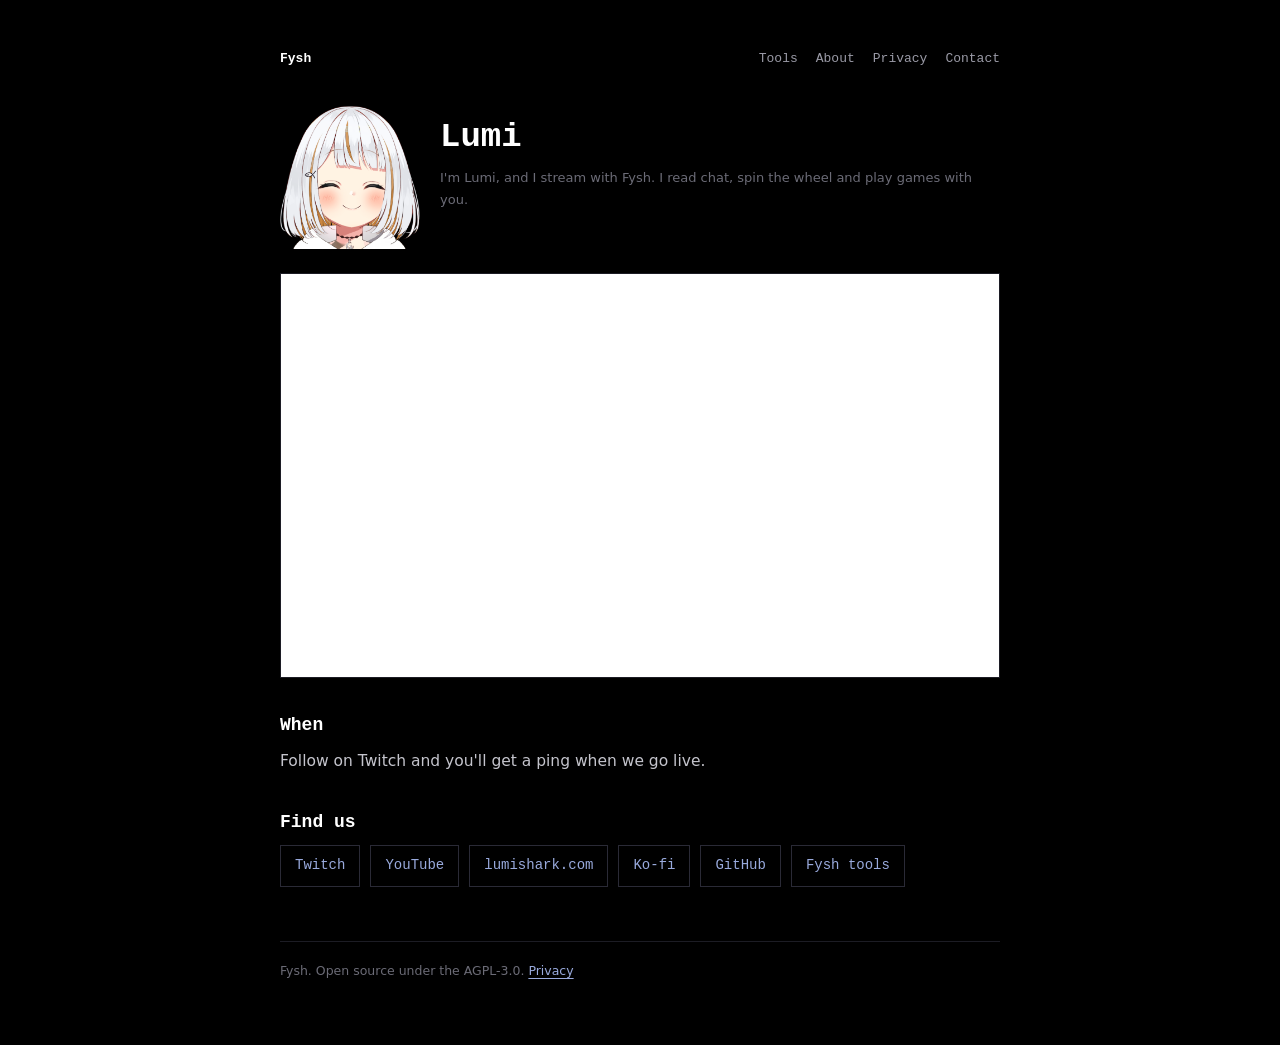
==== commit 7c17e54c: "feat(site): YouTube link on the stream page, Lumi's stream art is the real header The header art is " ====
--- a/index.html
+++ b/index.html
@@ -29,7 +29,7 @@
 <main>
   <nav><a class="home" href="/">Fysh</a><a href="/tools/">Tools</a><a href="/about">About</a><a href="/privacy">Privacy</a><a href="/contact">Contact</a></nav>
   <div class="hero">
-    <img src="/lumi.png" alt="Lumi, smiling" width="501" height="510">
+    <img src="/lumi.png" alt="Lumi, a shark girl with white and orange hair, smiling" width="501" height="510">
     <div>
       <h1>Lumi</h1>
       <p class="meta">I'm Lumi, and I stream with Fysh. I read chat, spin the wheel and play games with you.</p>
@@ -48,6 +48,7 @@
   <h2>Find us</h2>
   <ul class="links">
     <li><a href="https://www.twitch.tv/fysh_yum">Twitch</a></li>
+    <li><a href="https://www.youtube.com/@fyshball">YouTube</a></li>
     <li><a href="https://lumishark.com">lumishark.com</a></li>
     <li><a href="https://ko-fi.com/fysh_yum">Ko-fi</a></li>
     <li><a href="https://github.com/Fysh-ball">GitHub</a></li>
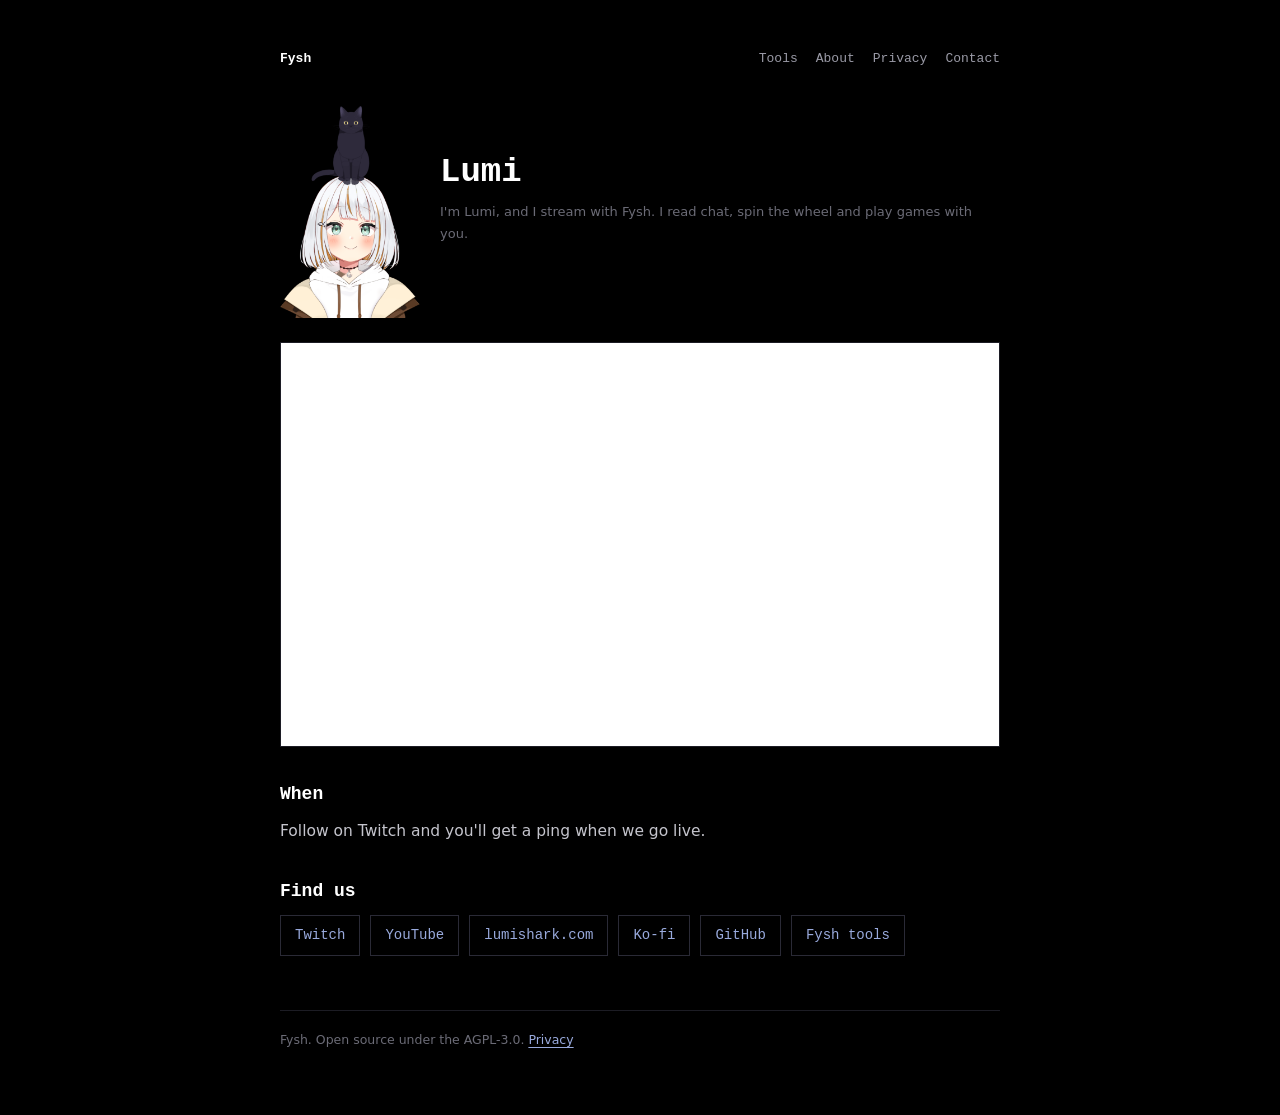
==== commit 683ce208: "feat(site): stream page header shows Lumi's full stream look, cat on her head Rendered from her live" ====
--- a/index.html
+++ b/index.html
@@ -29,7 +29,7 @@
 <main>
   <nav><a class="home" href="/">Fysh</a><a href="/tools/">Tools</a><a href="/about">About</a><a href="/privacy">Privacy</a><a href="/contact">Contact</a></nav>
   <div class="hero">
-    <img src="/lumi.png" alt="Lumi, a shark girl with white and orange hair, smiling" width="501" height="510">
+    <img src="/lumi.png" alt="Lumi, a shark girl with white and orange hair, smiling, with a black cat sitting on her head" width="500" height="757">
     <div>
       <h1>Lumi</h1>
       <p class="meta">I'm Lumi, and I stream with Fysh. I read chat, spin the wheel and play games with you.</p>
